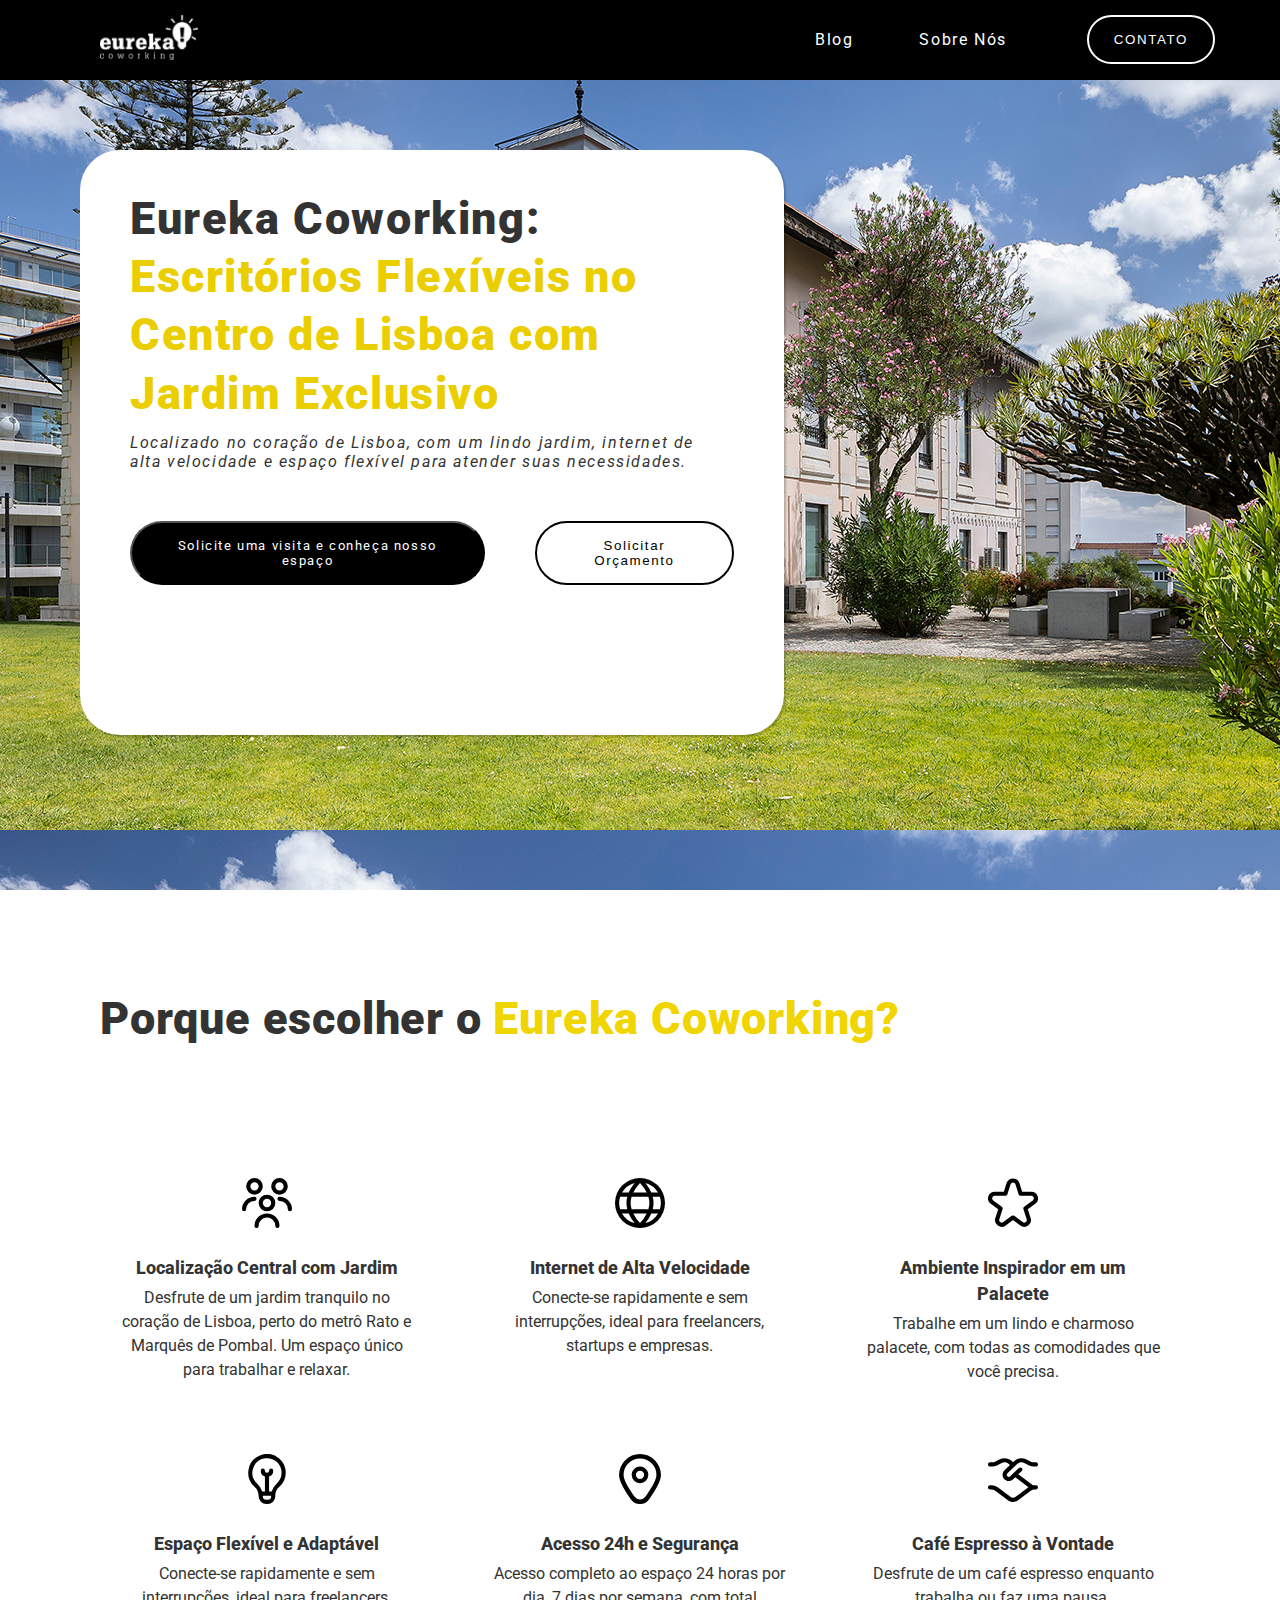
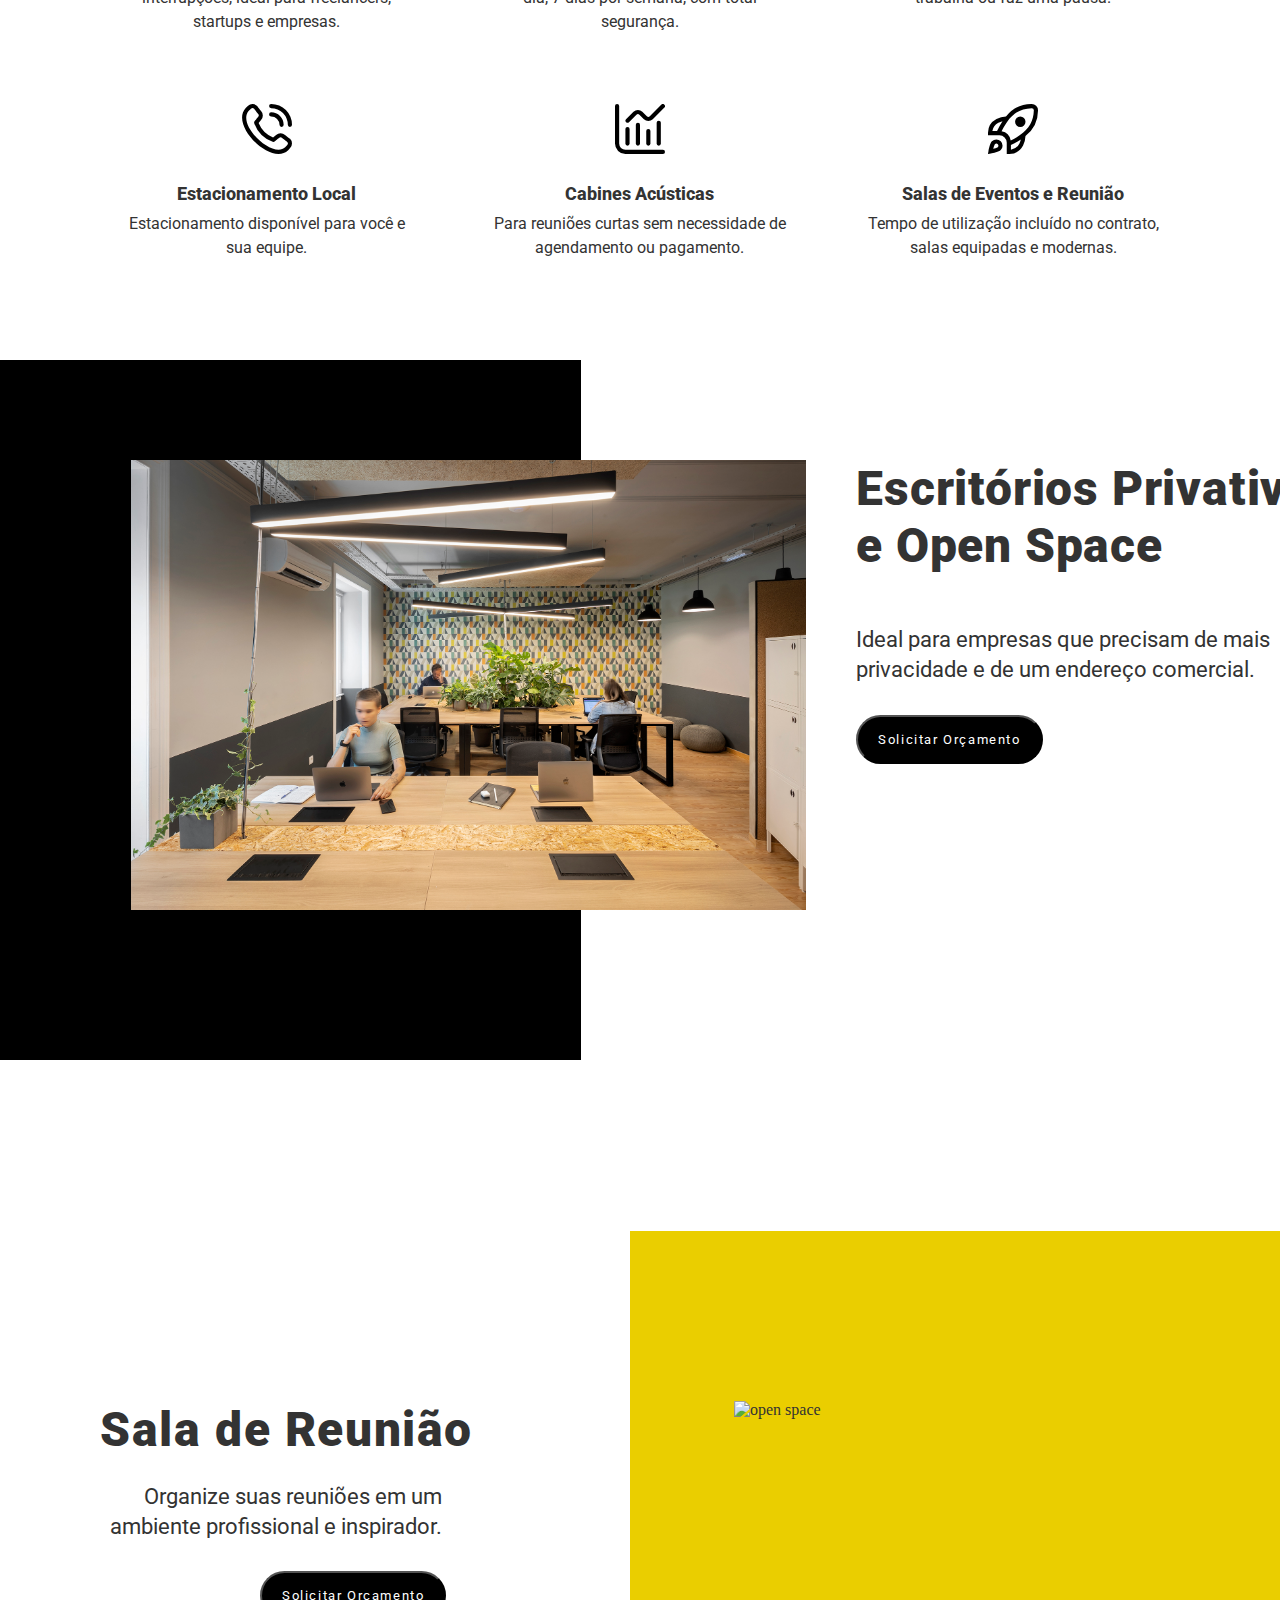
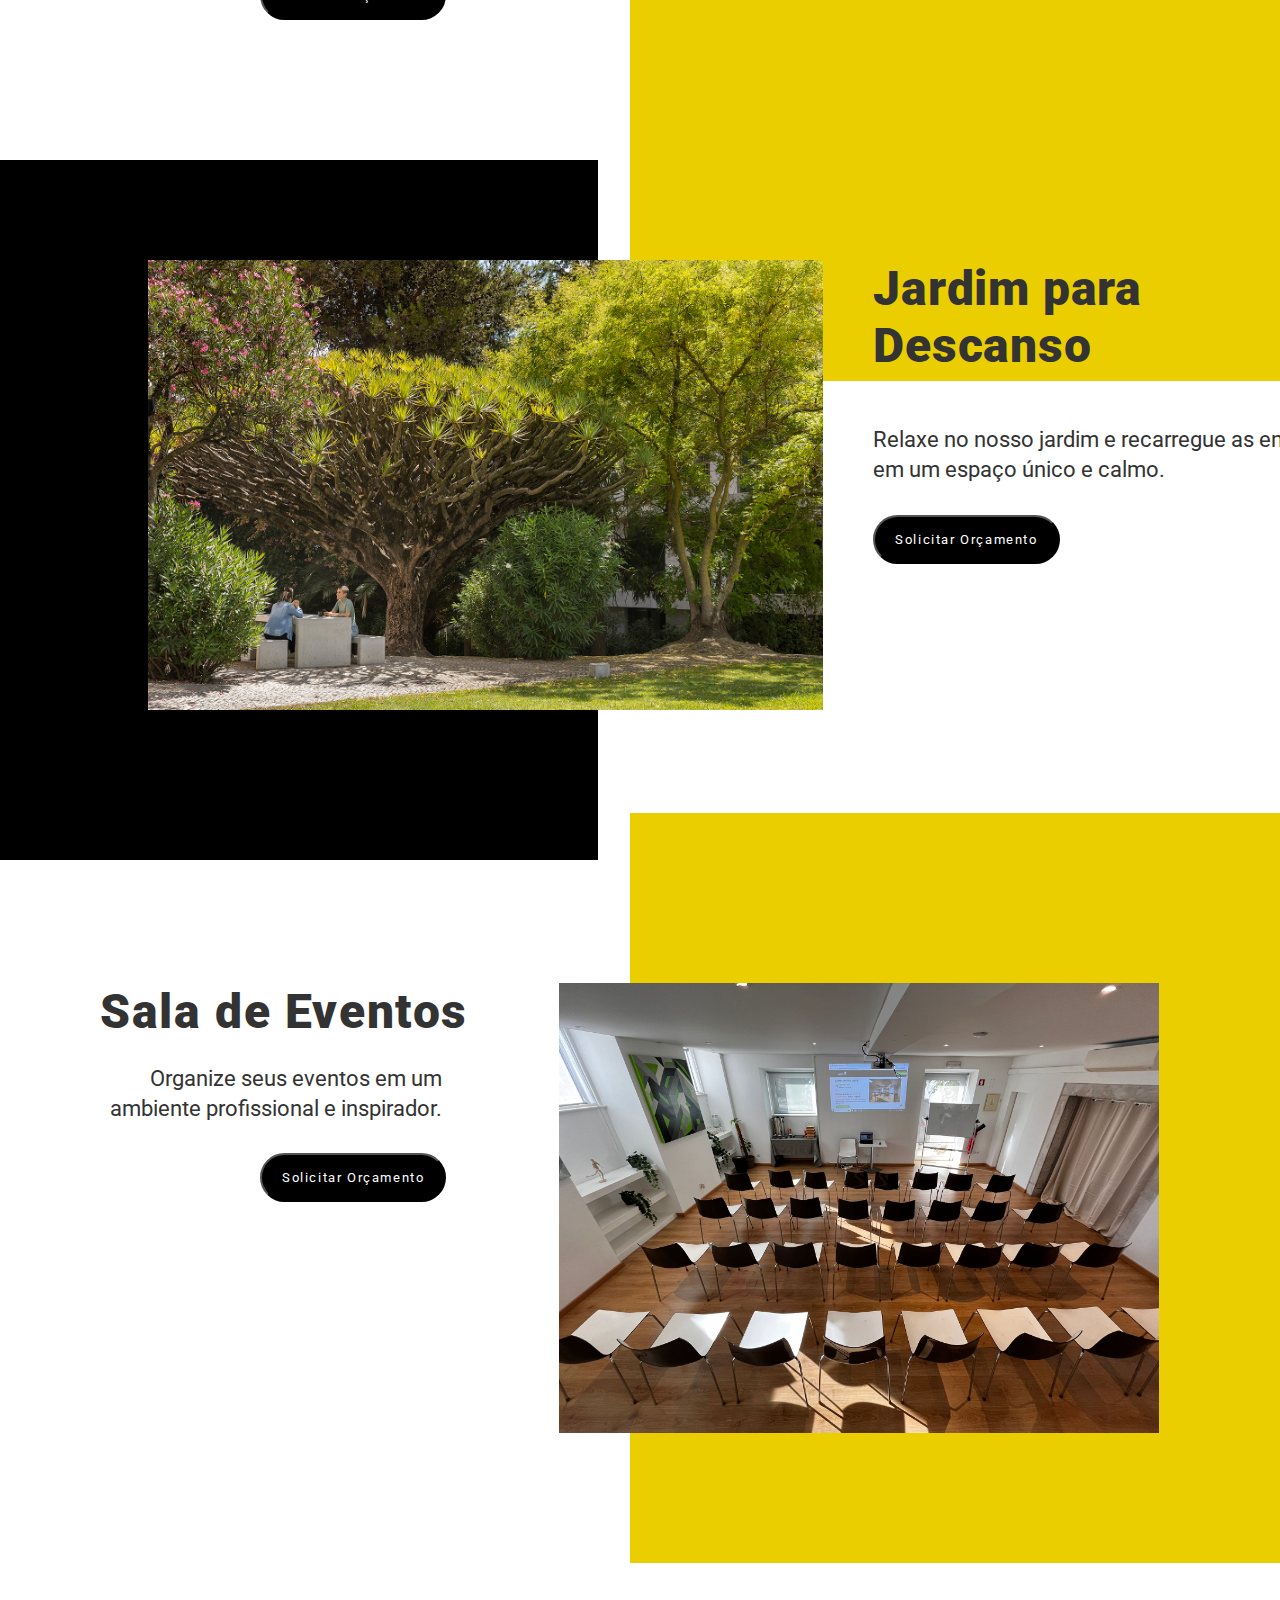
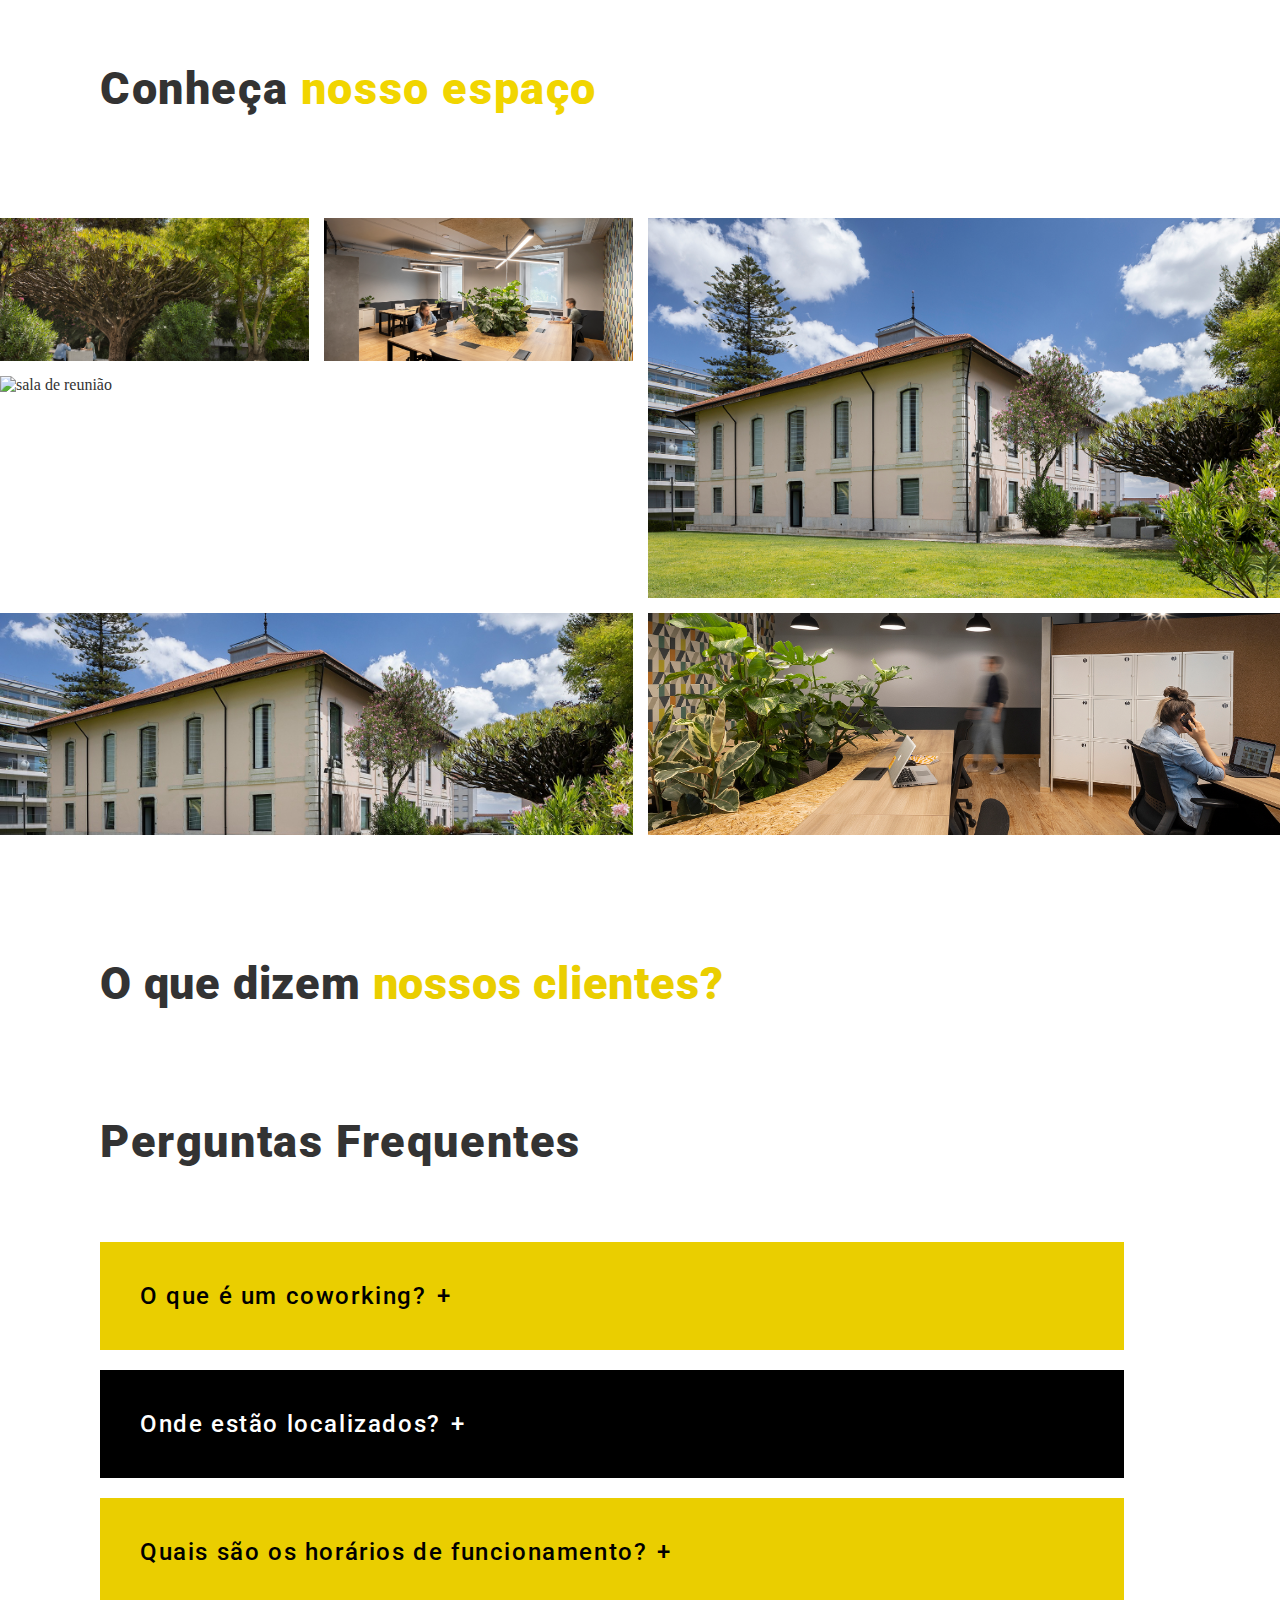
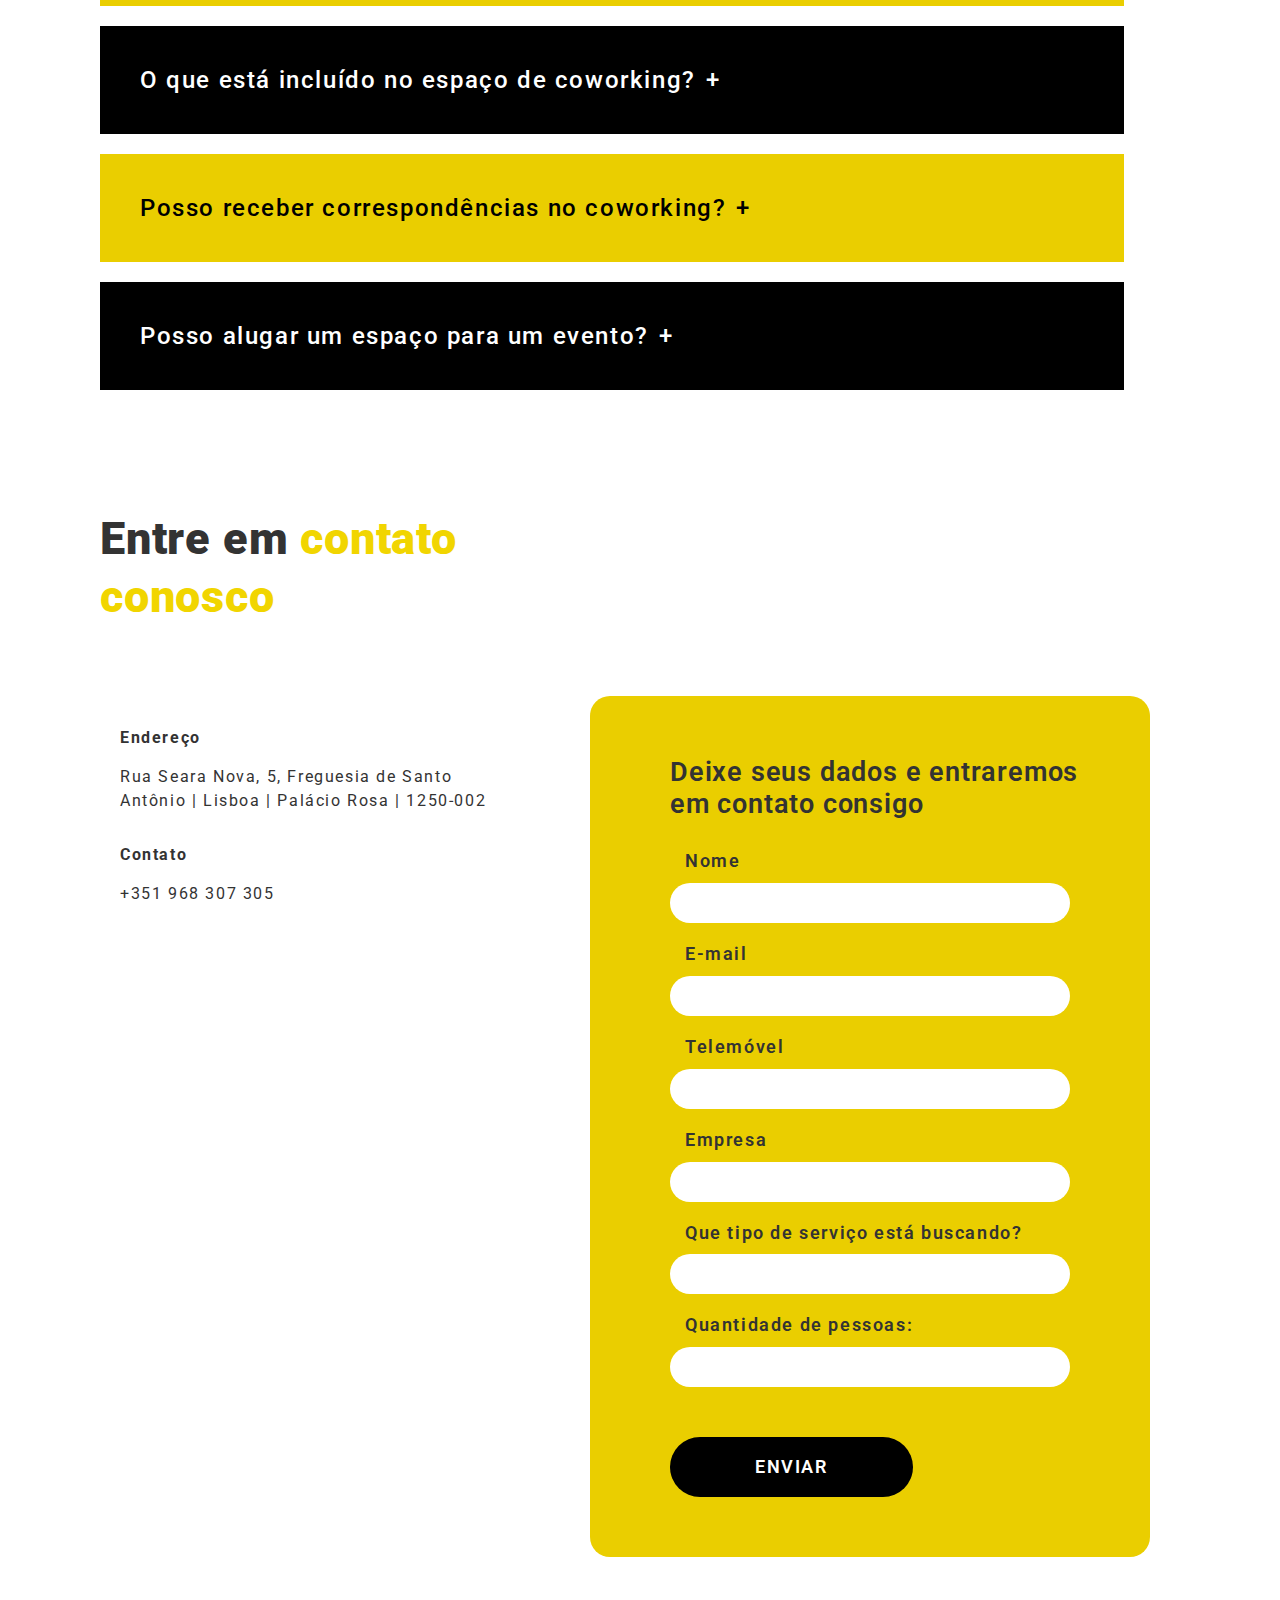
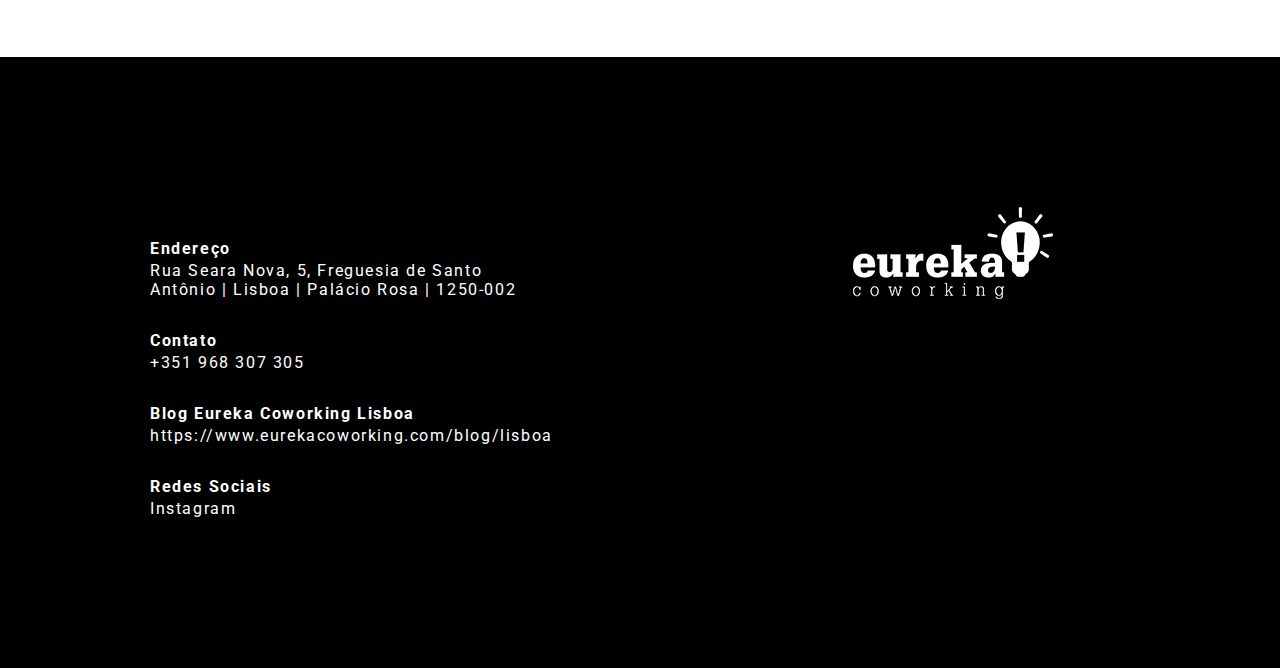
==== index.html @ fbda1f5c "firt commit" ====
<!DOCTYPE html>
<html lang="pt-BR">

<head>
  <meta charset="UTF-8">
  <meta name="viewport" content="width=device-width, initial-scale=1.0">
  <link rel="preconnect" href="https://fonts.googleapis.com">
  <link rel="preconnect" href="https://fonts.gstatic.com" crossorigin>
  <link href="https://fonts.googleapis.com/css2?family=Italiana&family=Poiret+One&family=Poppins:ital,wght@0,100;0,200;0,300;0,400;0,500;0,600;0,700;0,800;0,900;1,100;1,200;1,300;1,400;1,500;1,600;1,700;1,800;1,900&family=Roboto:ital,wght@0,100..900;1,100..900&display=swap" rel="stylesheet">
  <meta name="description" content="Escritórios com jardim incrível bem no centro de Lisboa. Temos salas privadas, compartilhadas, salas de reunião, escritórios virtuais e espaço para eventos.">
  <meta name="keywords" content="coworking lisboa, coworking centro lisboa, eureka coworking, coworking, escritorios lisboa, escritorios marques de pombal">
  <meta rel="icon" href="favicon.ico">
  <link rel="stylesheet" href="./CSS/style.css">

  <meta property="og:title" content="Eureka Coworking">
  <meta property="og:description" content="O melhor custo-benefício em coworking em Lisboa">
  <meta name="mobile-web-app-capable" content="yes">
  <link rel="stylesheet" href="./CSS/style.css">
  <title>Eureka Coworking</title>
</head>

<body>
  <header class="header">
    <div class="logo">
      <img src="./FOTOS/logo_eureka_white_200px.png" alt="logo eureka">
    </div>

    <div class="container">
      <div class="btn" id="btn">
        <button data-menu="button" class="btn-mobile" type="button"><a href="">Menu</a></button>
      </div>
    </div>

    <div class="container-menu-hamburguer">
      <ul class="menu-hamburguer">
        <li class="item-hamburguer">Blog Lisboa</li>
        <li class="item-hamburguer">Eureka Brasil</li>
        <li><a href="#orcamento"><button type="button" class="btn1-hamburguer">ORÇAMENTO</button></a></li>
      </ul>
    </div>


    <script src="https://ajax.googleapis.com/ajax/libs/jquery/3.3.1/jquery.min.js"></script>

    <div class="container-menu">
      <ul class="menu">
        <li class="item">Blog</li>
        <li class="item">Sobre Nós</li>
        <li><a href="#orcamento"><button type="button" class="btn1">CONTATO</button></a></li>
      </ul>
    </div>
  </header>

  <body>
    <section class="intro">
      <div class="text-intro">
        <h1>Eureka Coworking: <span>Escritórios Flexíveis no Centro de Lisboa com Jardim Exclusivo</span></h1>
        <h2>Localizado no coração de Lisboa, com um lindo jardim, internet de alta velocidade e espaço flexível para atender suas necessidades.</h2>
        <div class="btn-intro">
          <button class="btn2" type="button"><a href="#"></a>Solicite uma visita e conheça nosso espaço</button>
          <button class="btn1" type="button"><a href="#"></a>Solicitar Orçamento</button>
        </div>
      </div>

    </section>
    <section class="beneficios">
      <h1 id="h1">Porque escolher o <span>Eureka Coworking?</span></h1>
      <ol class="list">
        <li><img src="./FOTOS/usuarios-alt.svg" alt="open space"><span class="title"><br> Localização Central com Jardim</span>Desfrute de um jardim tranquilo no coração de Lisboa, perto do metrô Rato e Marquês de Pombal. Um espaço único para trabalhar e relaxar.</li>
        <li><img src="./FOTOS/globo.svg" alt="open space"><span class="title"><br>Internet de Alta Velocidade</span>Conecte-se rapidamente e sem interrupções, ideal para freelancers, startups e empresas.</li>
        <li><img src="./FOTOS/estrela.svg" alt="open space"><span class="title"><br>Ambiente Inspirador em um Palacete</span>Trabalhe em um lindo e charmoso palacete, com todas as comodidades que você precisa.</li>
        <li><img src="./FOTOS/lampada.svg" alt="open space"><span class="title"><br>Espaço Flexível e Adaptável</span>Conecte-se rapidamente e sem interrupções, ideal para freelancers, startups e empresas.</li>
        <li><img src="./FOTOS/marcador.svg" alt="open space"><span class="title"><br>Acesso 24h e Segurança</span>Acesso completo ao espaço 24 horas por dia, 7 dias por semana, com total segurança.</li>
        <li><img src="./FOTOS/aperto-de-mao.svg" alt="open space"><span class="title"><br>Café Espresso à Vontade</span>Desfrute de um café espresso enquanto trabalha ou faz uma pausa.</li>
        <li><img src="./FOTOS/chamada-telefonica.svg" alt="open space"><span class="title"><br>Estacionamento Local</span>Estacionamento disponível para você e sua equipe.</li>
        <li><img src="./FOTOS/grafico-histograma.svg" alt="open space"><span class="title"><br>Cabines Acústicas</span>Para reuniões curtas sem necessidade de agendamento ou pagamento.</li>
        <li><img src="./FOTOS/almoco-foguete.svg" alt="open space"><span class="title"><br>Salas de Eventos e Reunião</span>Tempo de utilização incluído no contrato, salas equipadas e modernas.</li>
      </ol>
    </section>
    <section class="detalhe">
      <!-- Primeira linha -->
      <div class="left">
        <div class="detalheLeft-bg"></div>
        <div class="detalheLeft-img">
          <img src="./FOTOS/Open space01.jpg" alt="open space">
        </div>
        <div class="detalheLeft-info">
          <h3>Escritórios Privativos e Open Space</h3>
          <p>Ideal para empresas que precisam de mais privacidade e de um endereço comercial.</p>
          <button class="detalheLeft-btn" type="button">Solicitar Orçamento</button>
        </div>
      </div>

      <!-- Segunda linha (intercalado) -->
      <div class="right">
        <div class="detalheRight-bg"></div>

        <div class="detalheRight-info">
          <h3>Sala de Reunião</h3>
          <p>Organize suas reuniões em um <br> ambiente profissional e inspirador.</p>
          <button class="detalheRight-btn" type="button">Solicitar Orçamento</button>
          <div class="detalheRight-img">
            <img src="./FOTOS/Sala de reunião01.jpg" alt="open space">
          </div>

        </div>
      </div>

      <!-- Terceira linha (de volta para a esquerda) -->
      <div class="left2">
        <div class="detalheLeft-bg"></div>
        <div class="detalheLeft-img">
          <img src="./FOTOS/Jardim01.jpg" alt="open space">
        </div>
        <div class="detalheLeft-info">
          <h3>Jardim para Descanso</h3>
          <p>Relaxe no nosso jardim e recarregue as energias em um espaço único e calmo.</p>
          <button class="detalheLeft-btn" type="button">Solicitar Orçamento</button>
        </div>
      </div>
      <!-- Quarta linha (de volta para a direita) -->
      <div class="right" id="right">
        <div class="detalheRight-img" id="detalheRight-img">
          <img src="./FOTOS/5.jpeg" alt="reunião">
        </div>
        <div class="detalheRight-info" id="detalheRight-info">
          <h3>Sala de Eventos</h3>
          <p>Organize seus eventos em um <br> ambiente profissional e inspirador.</p>
          <button class="detalheRight-btn" id="detalehRight-btn" type="button">Solicitar Orçamento</button>
          <div class="detalheRight-bg" id="detalheRight-bg"></div>
        </div>
      </div>

    </section>
    <section id="galeria">
      <h1>Conheça <span>nosso espaço</span></h1>
      <div class="gallery">
        <figure class="gallery__item gallery__item--1">
          <img src="./FOTOS/Jardim01.jpg" class="gallery__img" alt="Image 1">
        </figure>
        <figure class="gallery__item gallery__item--2">
          <img src="./FOTOS/Open space02.jpg" class="gallery__img" alt="Image 2">
        </figure>
        <figure class="gallery__item gallery__item--3">
          <img src="./FOTOS/Jardim02.jpg" class="gallery__img" alt="Image 3">
        </figure>
        <figure class="gallery__item gallery__item--4">
          <img src="./FOTOS/Sala de reunião01.jpg" class="gallery__img" alt="sala de reunião">
        </figure>
        <figure class="gallery__item gallery__item--5">
          <img src="./FOTOS/palacete.jpeg" class="gallery__img" alt="palacete">
        </figure>
        <figure class="gallery__item gallery__item--6">
          <img src="./FOTOS/Open space03.jpg" class="gallery__img" alt="Image 6">
        </figure>
      </div>
    </section>
    <section id="depoimentos">
      <h1>O que dizem <span>nossos clientes?</span></h1>
      <!-- Elfsight Google Reviews | Untitled Google Reviews -->
      <script src="https://static.elfsight.com/platform/platform.js" async></script>
      <div class="elfsight-app-a182036e-2542-48be-ad30-3f4287c80f22" data-elfsight-app-lazy></div>
    </section>
    <section class="faq">

      <h1>Perguntas Frequentes</h1>
      <div class="faq-bg">
        <details>
          <summary>O que é um coworking?</summary>
          <p>Um coworking é um espaço de trabalho compartilhado onde profissionais de diversas áreas podem alugar estações de trabalho, salas de reunião e escritórios privativos. Oferecemos um ambiente produtivo, colaborativo e flexível para freelancers, startups e empresas.</p>
        </details>
        <details>
          <summary>Onde estão localizados?</summary>
          <p>Nosso espaço de coworking está localizado em Rua da Seara Nova 5, no coração das Amoreiras, 600m de distância do metro do Rato e Marquês de Pombal além de diversas comodidades.</p>
        </details>
        <details>
          <summary>Quais são os horários de funcionamento?</summary>
          <p>Funcionamos de segunda a sexta, das 9h às 18h. Para membros com fixed desk ou salas privativas, o acesso 24/7 está disponível.</p>
        </details>
        <details>
          <summary>O que está incluído no espaço de coworking?</summary>
          <p>Todos os planos incluem:
          <ul>
            <li>Wi-Fi de alta velocidade</li>
            <li>Café, chá e água</li>
            <li>Impressão e scanner</li>
            <li>Salas de reunião (mediante reserva)</li>
            <li>Espaços de convivência e networking</li>
          </ul>
          </p>
        </details>
        <details>
          <summary>Posso receber correspondências no coworking?</summary>
          <p>Sim! Com nosso serviço de endereço comercial, você pode receber cartas e encomendas em nosso espaço.</p>
        </details>
        <details>
          <summary>Posso alugar um espaço para um evento?</summary>
          <p>Sim! Oferecemos a opção de aluguel de salas ou do espaço inteiro para eventos corporativos, workshops e palestras.</p>
        </details>
      </div>
    </section>
    <section class="form">
      <h1 id="h1">Entre em <span>contato conosco</span></h1>


      <form id="form" action="submit">
        <legend>Deixe seus dados e entraremos <br>em contato consigo</legend>
        <label for="nome">Nome</label>
        <input type="text" name="nome" id="nome">
        <label for="email">E-mail</label>
        <input type="text" name="email" id="email">
        <label for="telemovel">Telemóvel</label>
        <input type="text" name="telemovel" id="telemovel">
        <label for="empresa">Empresa</label>
        <input type="text" name="empresa" id="empresa">
        <label for="servico">Que tipo de serviço está buscando?</label>
        <input type="text" name="servico" id="servico">
        <label for="quantidade">Quantidade de pessoas:</label>
        <input type="text" name="quantidade" id="quantidade">
        <button type="button">Enviar</button>
      </form>
      <div class="form-infos">
        <h2>Endereço</h2>
        <p>Rua Seara Nova, 5, Freguesia de Santo Antônio | Lisboa | Palácio Rosa | 1250-002</p>
        <h2>Contato</h2>
        <p>+351 968 307 305</p>

        <iframe src="https://www.google.com/maps/embed?pb=!1m18!1m12!1m3!1d3112.742519195036!2d-9.157185000000002!3d38.72372010000001!2m3!1f0!2f0!3f0!3m2!1i1024!2i768!4f13.1!3m3!1m2!1s0xd19335ee0f97ec9%3A0x5611b698d67c5725!2sEureka%20Coworking%20-%20Lisboa!5e0!3m2!1spt-BR!2spt!4v1742298616403!5m2!1spt-BR!2spt" width="400" height="300" style="border:0;" allowfullscreen="" loading="lazy" referrerpolicy="no-referrer-when-downgrade"></iframe>
      </div>

    </section>

    <footer>

      <div class="footer">
        <h2>Endereço</h2>
        <p>Rua Seara Nova, 5, Freguesia de Santo Antônio | Lisboa | Palácio Rosa | 1250-002</p>
        <h2>Contato</h2>
        <p>+351 968 307 305</p>
        <h2>Blog Eureka Coworking Lisboa</h2>
        <p>https://www.eurekacoworking.com/blog/lisboa</p>
        <h2>Redes Sociais</h2>
        <p>Instagram</p>
      </div>
      <div class="logo-footer">
        <img src="./FOTOS/logo_eureka_white_200px.png" alt="logo eureka">
      </div>
    </footer>


    <script src="./script.js"></script>
  </body>

</html>
---- CSS/style.css ----
@import url("./menu.css");
@import url("./utilidades.css");
@import url("./menu-mobile.css");
@import url("./intro.css");
@import url("./beneficios.css");
@import url("./detalhe.css");
@import url("./faq.css");
@import url("./galeria.css");
@import url("./depoimentos.css");
@import url("./form.css");
@import url("./footer.css");
---- CSS/style.css ----
@import url("./menu.css");
@import url("./utilidades.css");
@import url("./menu-mobile.css");
@import url("./intro.css");
@import url("./beneficios.css");
@import url("./detalhe.css");
@import url("./faq.css");
@import url("./galeria.css");
@import url("./depoimentos.css");
@import url("./form.css");
@import url("./footer.css");
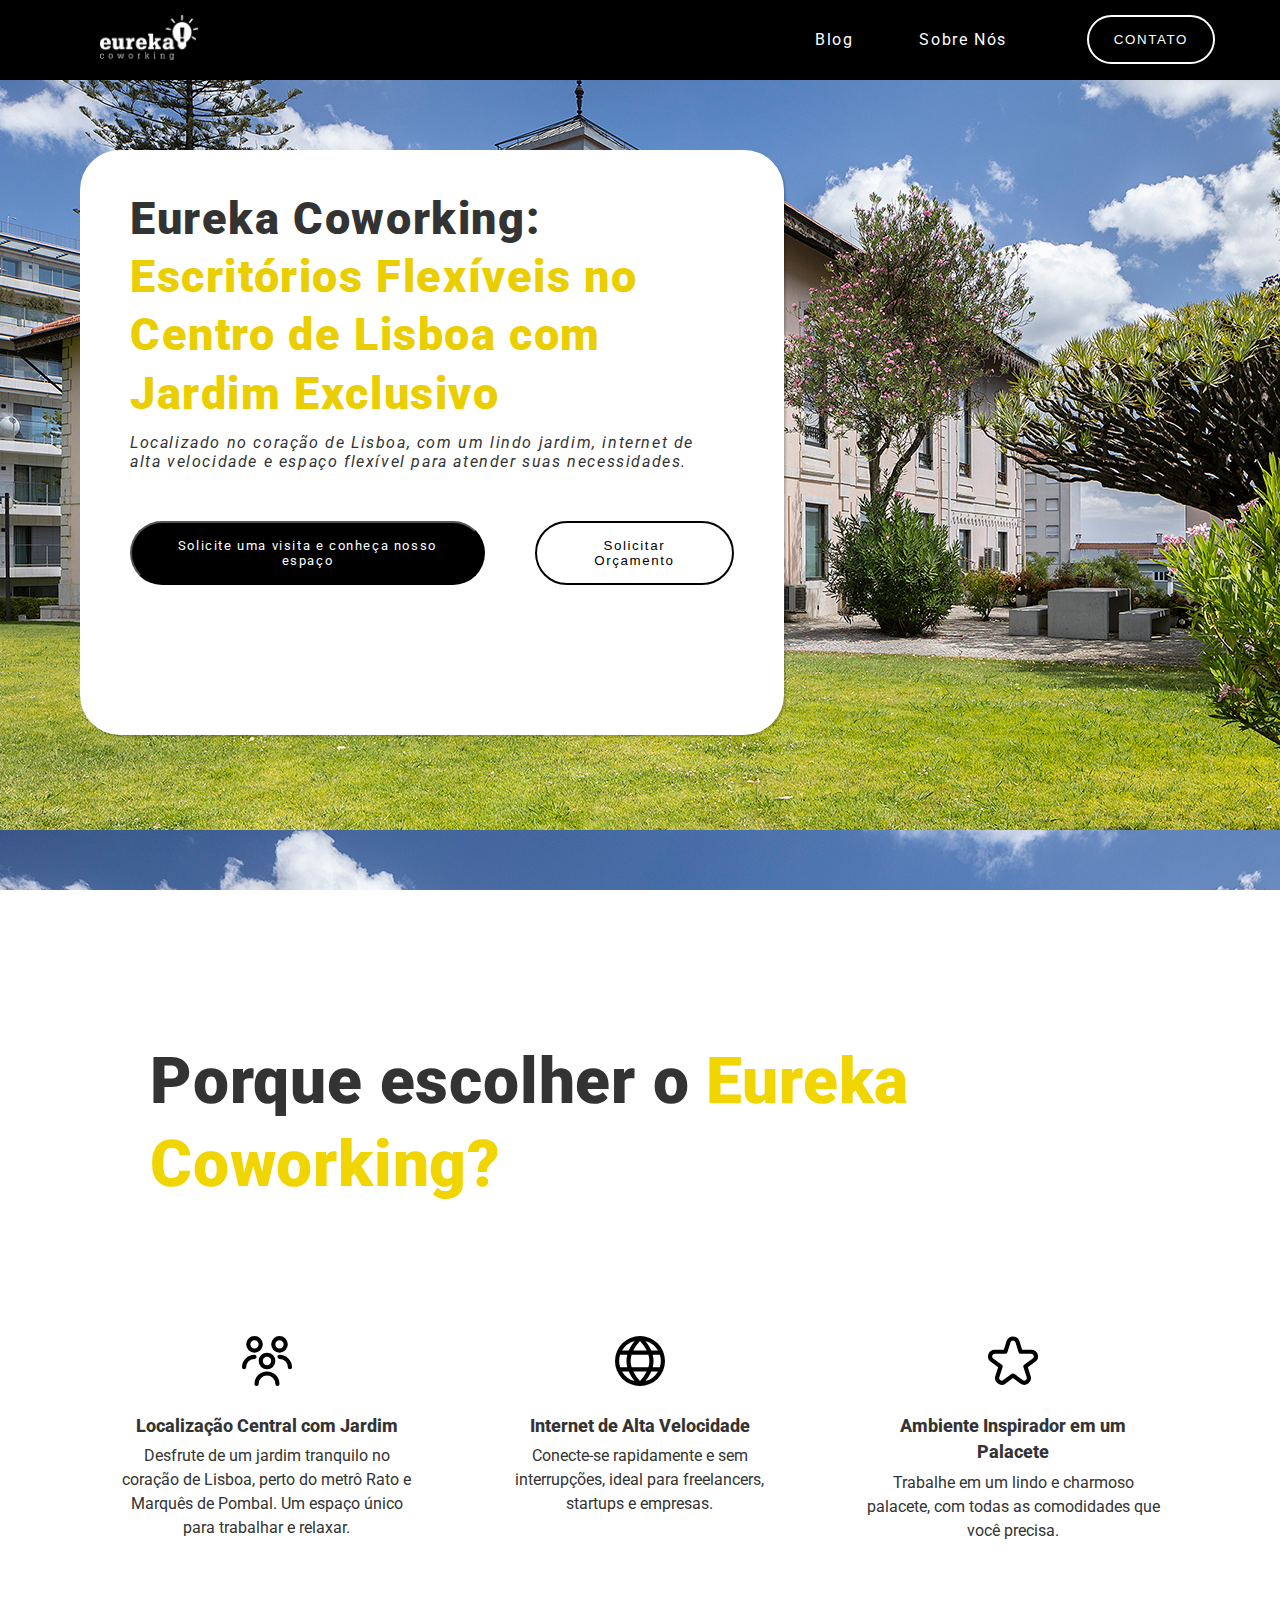
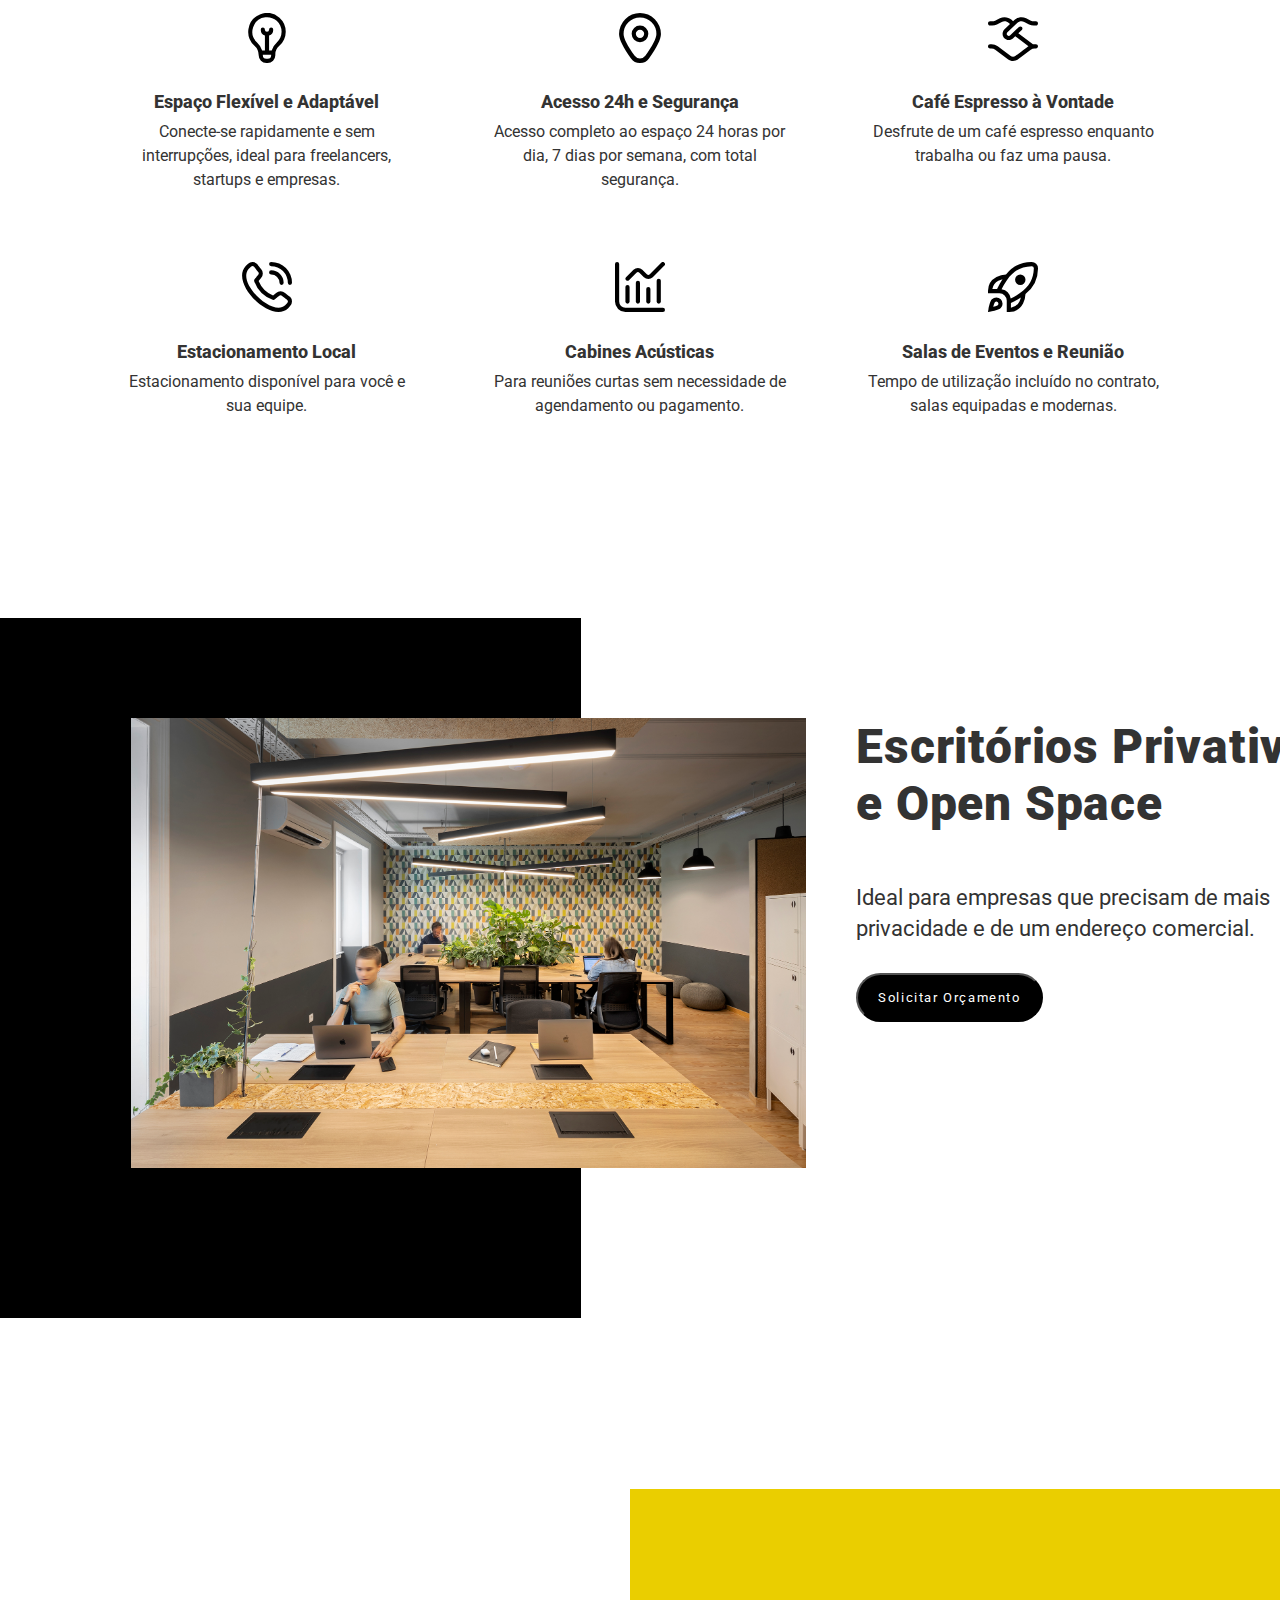
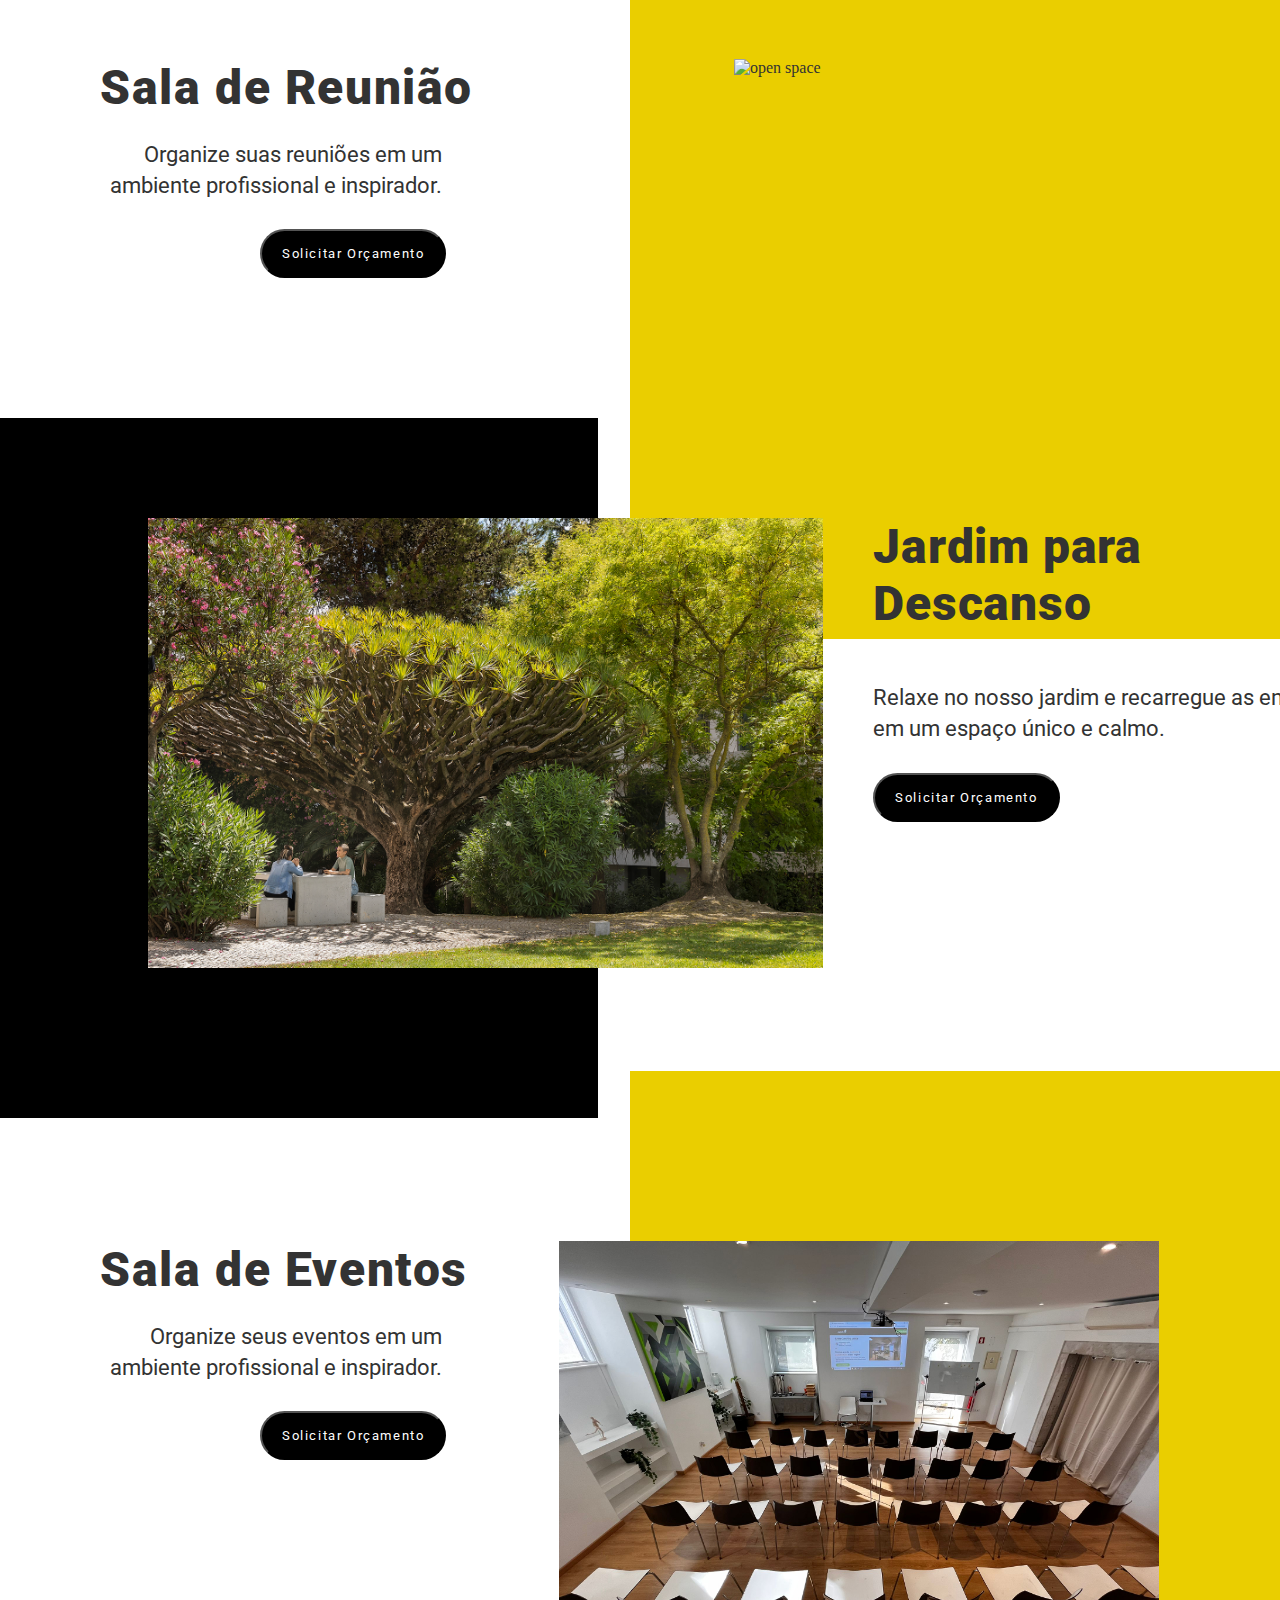
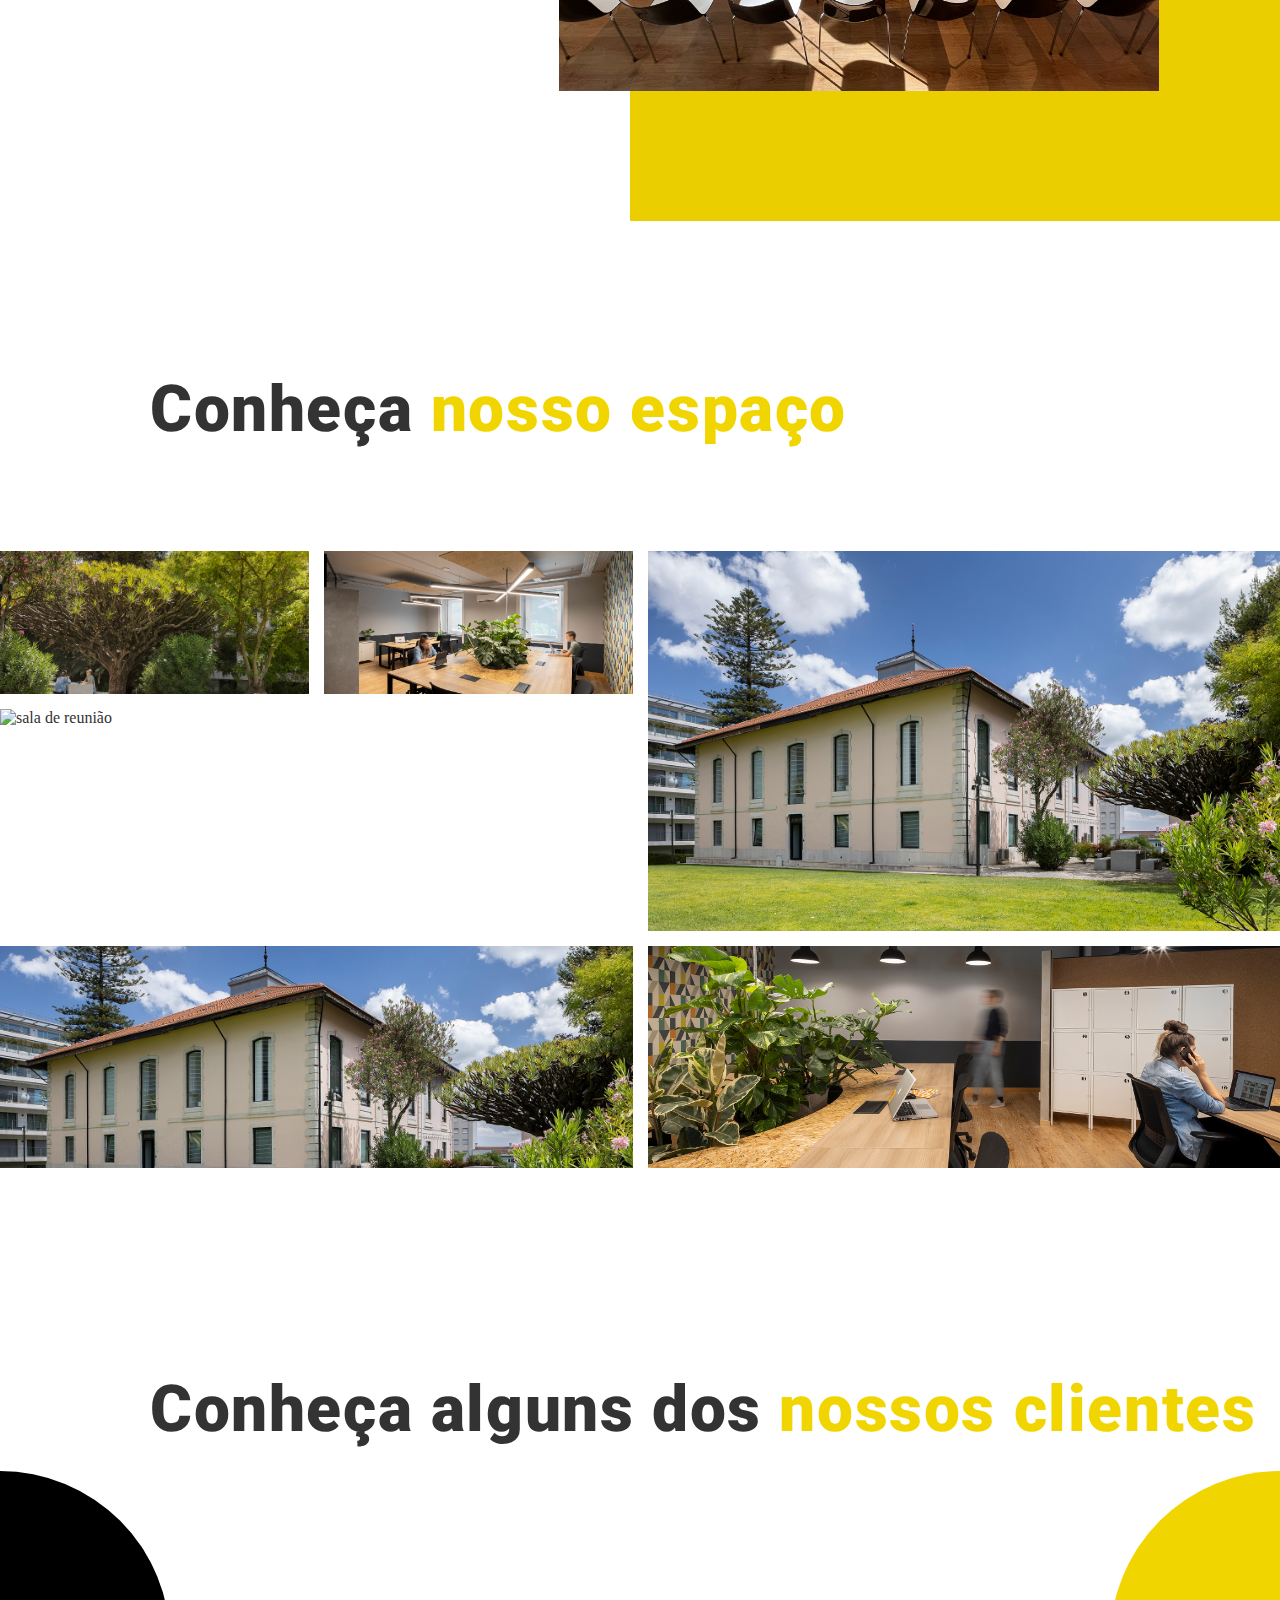
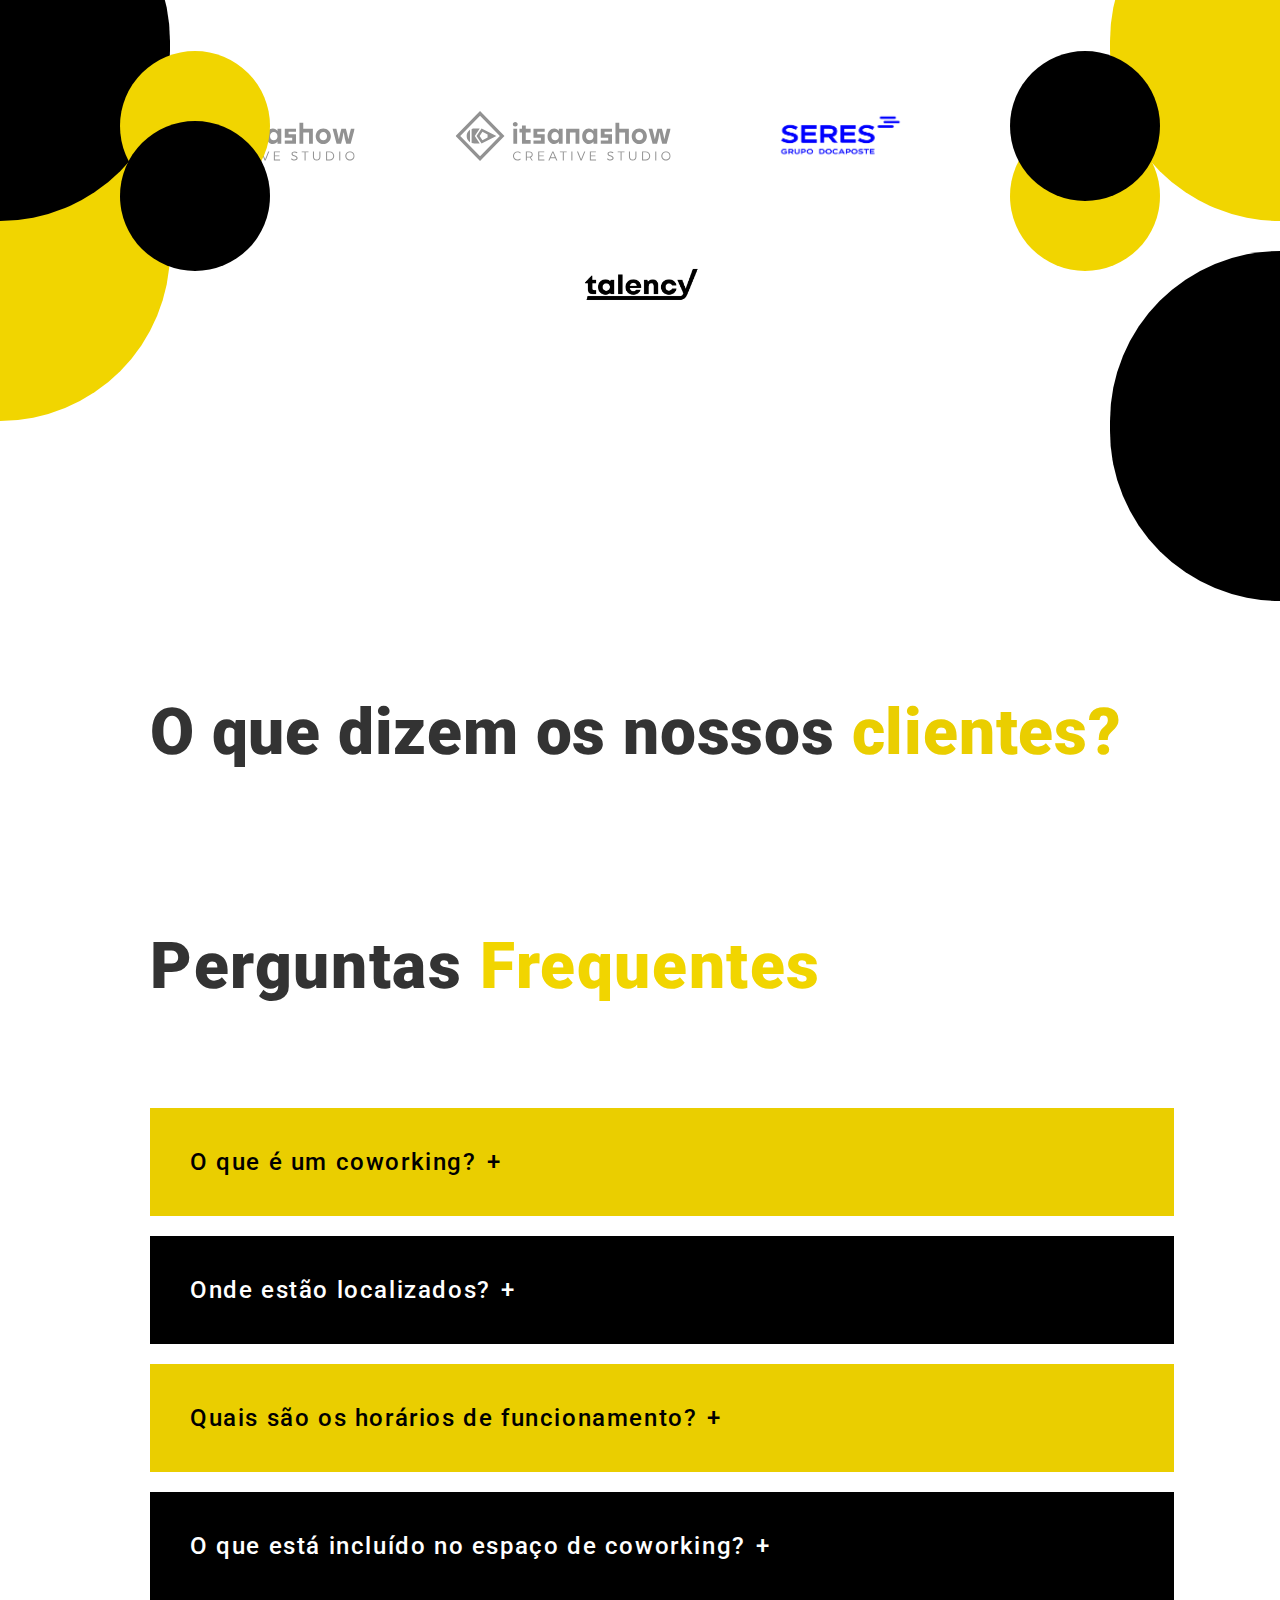
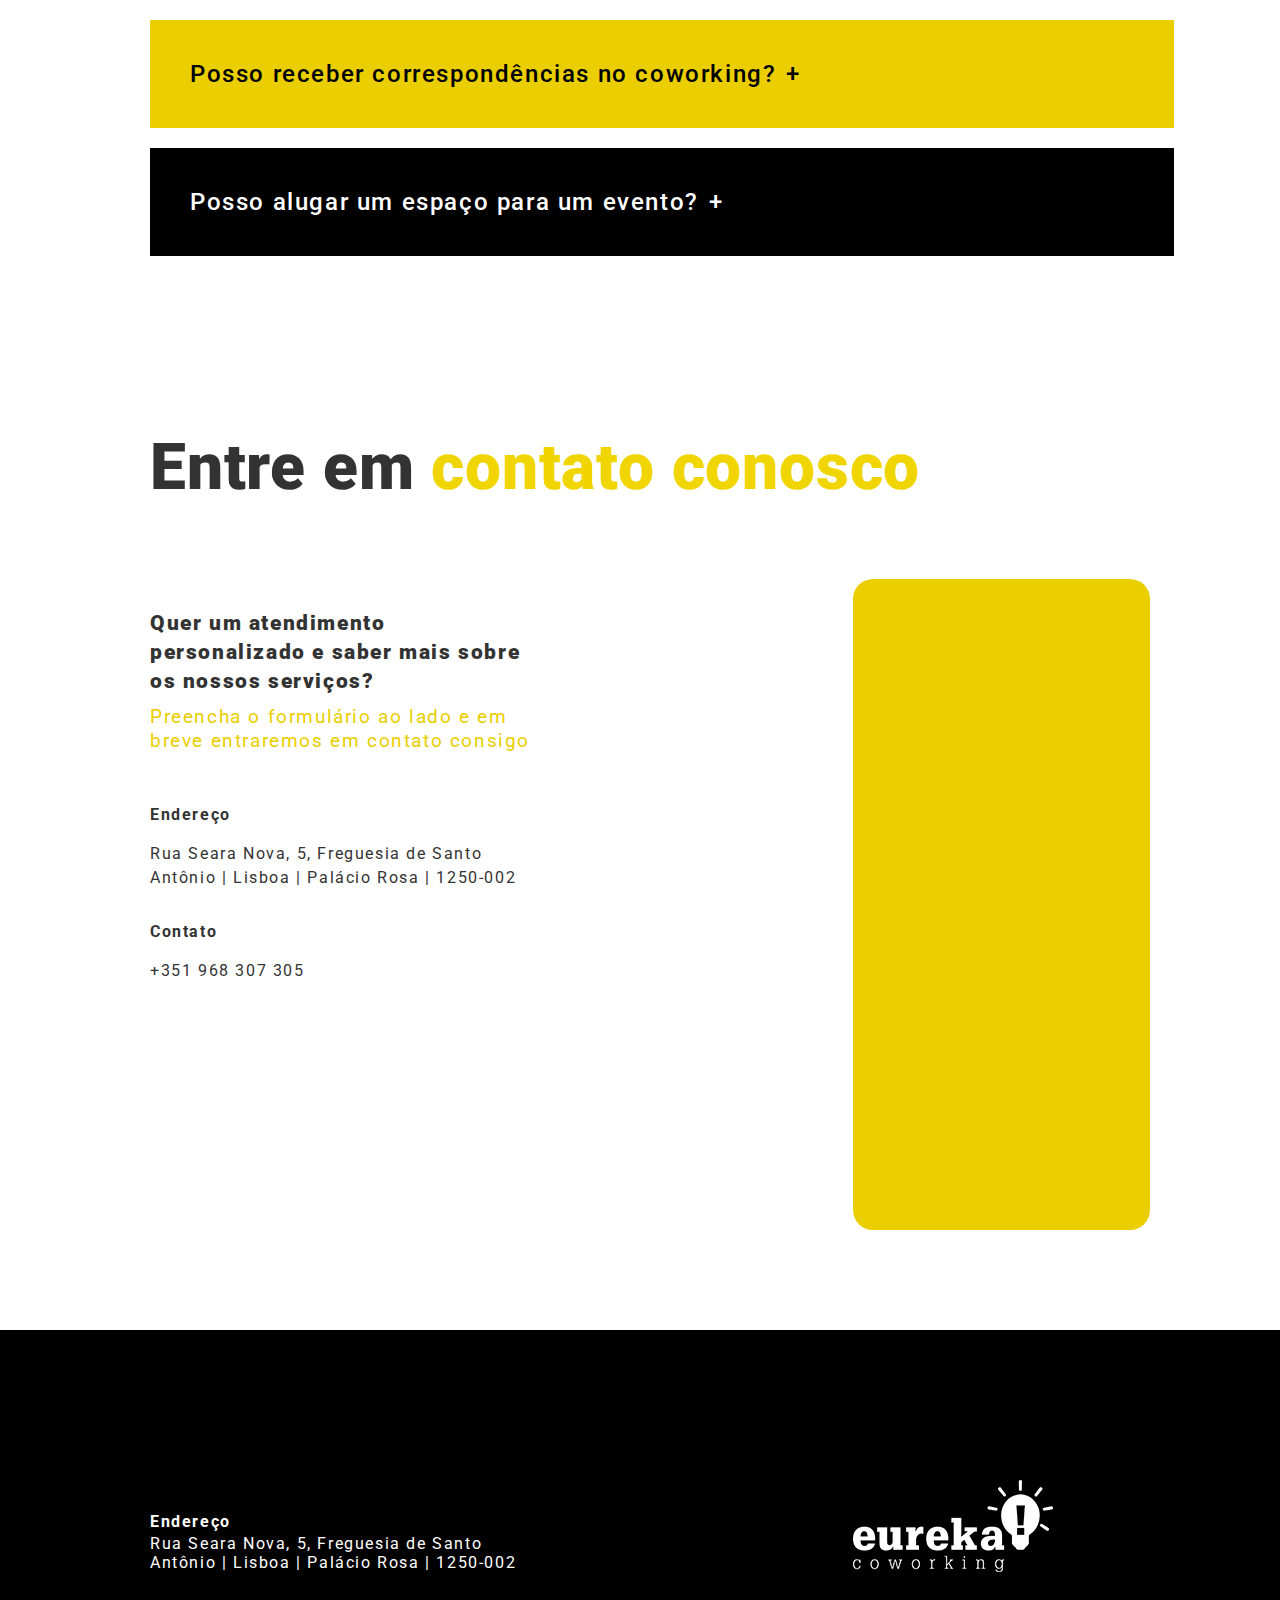
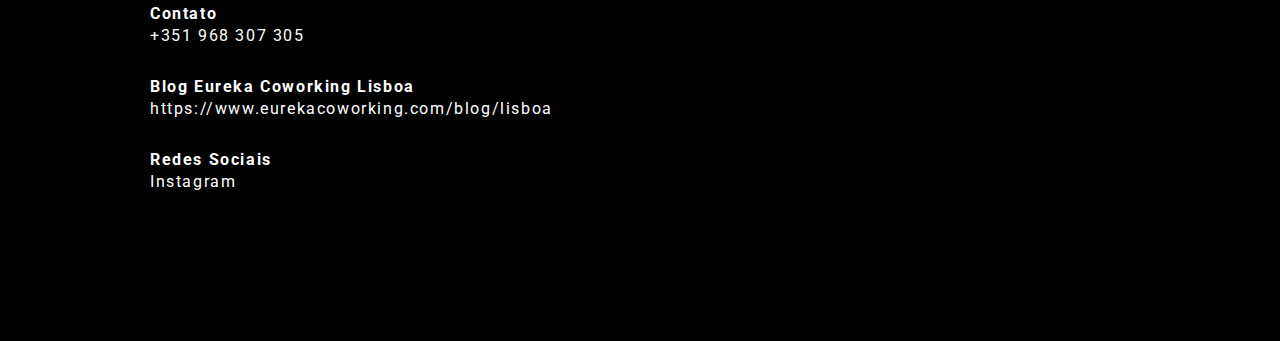
==== commit ebe762b7: "mudancas de layout" ====
--- a/index.html
+++ b/index.html
@@ -155,15 +155,36 @@
         </figure>
       </div>
     </section>
+    <section class="clientes">
+      <h1>Conheça alguns dos <span>nossos clientes</span></h1>
+
+      <div class="clientes-bg">
+        <div class="circulo1"></div>
+        <div class="circulo2"></div>
+        <div class="circulo3"></div>
+        <div class="circulo4"></div>
+        <div class="circulo5"></div>
+        <div class="circulo6"></div>
+        <div class="logo-clientes">
+          <a href=""><img src="./FOTOS/itsanashow.svg" alt="logo its ana show"></a>
+          <a href=""><img src="./FOTOS/itsanashow.svg" alt="logo its ana show"></a>
+          <a href=""><img src="./FOTOS/Logo_SERES_AZUL_SVG-svg 1.png" alt="logo seres"></a>
+          <a href=""><img src="./FOTOS/Logo_SERES_AZUL_SVG-svg 1.png" alt="logo seres"></a>
+          <a href=""><img src="./FOTOS/ps5Uzd2TzGzei9bVsxmtJOGrNw.avif" alt="logo talency"></a>
+        </div>
+      </div>
+    </section>
     <section id="depoimentos">
-      <h1>O que dizem <span>nossos clientes?</span></h1>
-      <!-- Elfsight Google Reviews | Untitled Google Reviews -->
-      <script src="https://static.elfsight.com/platform/platform.js" async></script>
-      <div class="elfsight-app-a182036e-2542-48be-ad30-3f4287c80f22" data-elfsight-app-lazy></div>
+      <h1>O que dizem os nossos<span> clientes?</span></h1>
+      <div class="google">
+        <!-- Elfsight Google Reviews | Untitled Google Reviews -->
+        <script src="https://static.elfsight.com/platform/platform.js" async></script>
+        <div class="elfsight-app-a182036e-2542-48be-ad30-3f4287c80f22" data-elfsight-app-lazy></div>
+      </div>
     </section>
     <section class="faq">
 
-      <h1>Perguntas Frequentes</h1>
+      <h1>Perguntas <span>Frequentes</span></h1>
       <div class="faq-bg">
         <details>
           <summary>O que é um coworking?</summary>
@@ -204,22 +225,14 @@
 
 
       <form id="form" action="submit">
-        <legend>Deixe seus dados e entraremos <br>em contato consigo</legend>
-        <label for="nome">Nome</label>
-        <input type="text" name="nome" id="nome">
-        <label for="email">E-mail</label>
-        <input type="text" name="email" id="email">
-        <label for="telemovel">Telemóvel</label>
-        <input type="text" name="telemovel" id="telemovel">
-        <label for="empresa">Empresa</label>
-        <input type="text" name="empresa" id="empresa">
-        <label for="servico">Que tipo de serviço está buscando?</label>
-        <input type="text" name="servico" id="servico">
-        <label for="quantidade">Quantidade de pessoas:</label>
-        <input type="text" name="quantidade" id="quantidade">
-        <button type="button">Enviar</button>
+        <div role="main" id="home-site-duplicado-rd-suporte-952cdb38afcba4b18124"></div>
+        <script type="text/javascript" src="https://d335luupugsy2.cloudfront.net/js/rdstation-forms/stable/rdstation-forms.min.js"></script>
+        <script type="text/javascript"> new RDStationForms('home-site-duplicado-rd-suporte-952cdb38afcba4b18124', 'UA-125256739-1').createForm();</script>
+
       </form>
       <div class="form-infos">
+        <h2>Quer um atendimento personalizado e saber mais sobre os nossos serviços?</h2>
+        <h3>Preencha o formulário ao lado e em breve entraremos em contato consigo</h3>
         <h2>Endereço</h2>
         <p>Rua Seara Nova, 5, Freguesia de Santo Antônio | Lisboa | Palácio Rosa | 1250-002</p>
         <h2>Contato</h2>
--- a/CSS/style.css
+++ b/CSS/style.css
@@ -9,3 +9,4 @@
 @import url("./depoimentos.css");
 @import url("./form.css");
 @import url("./footer.css");
+@import url("./clientes.css");
--- a/CSS/style.css
+++ b/CSS/style.css
@@ -9,3 +9,4 @@
 @import url("./depoimentos.css");
 @import url("./form.css");
 @import url("./footer.css");
+@import url("./clientes.css");
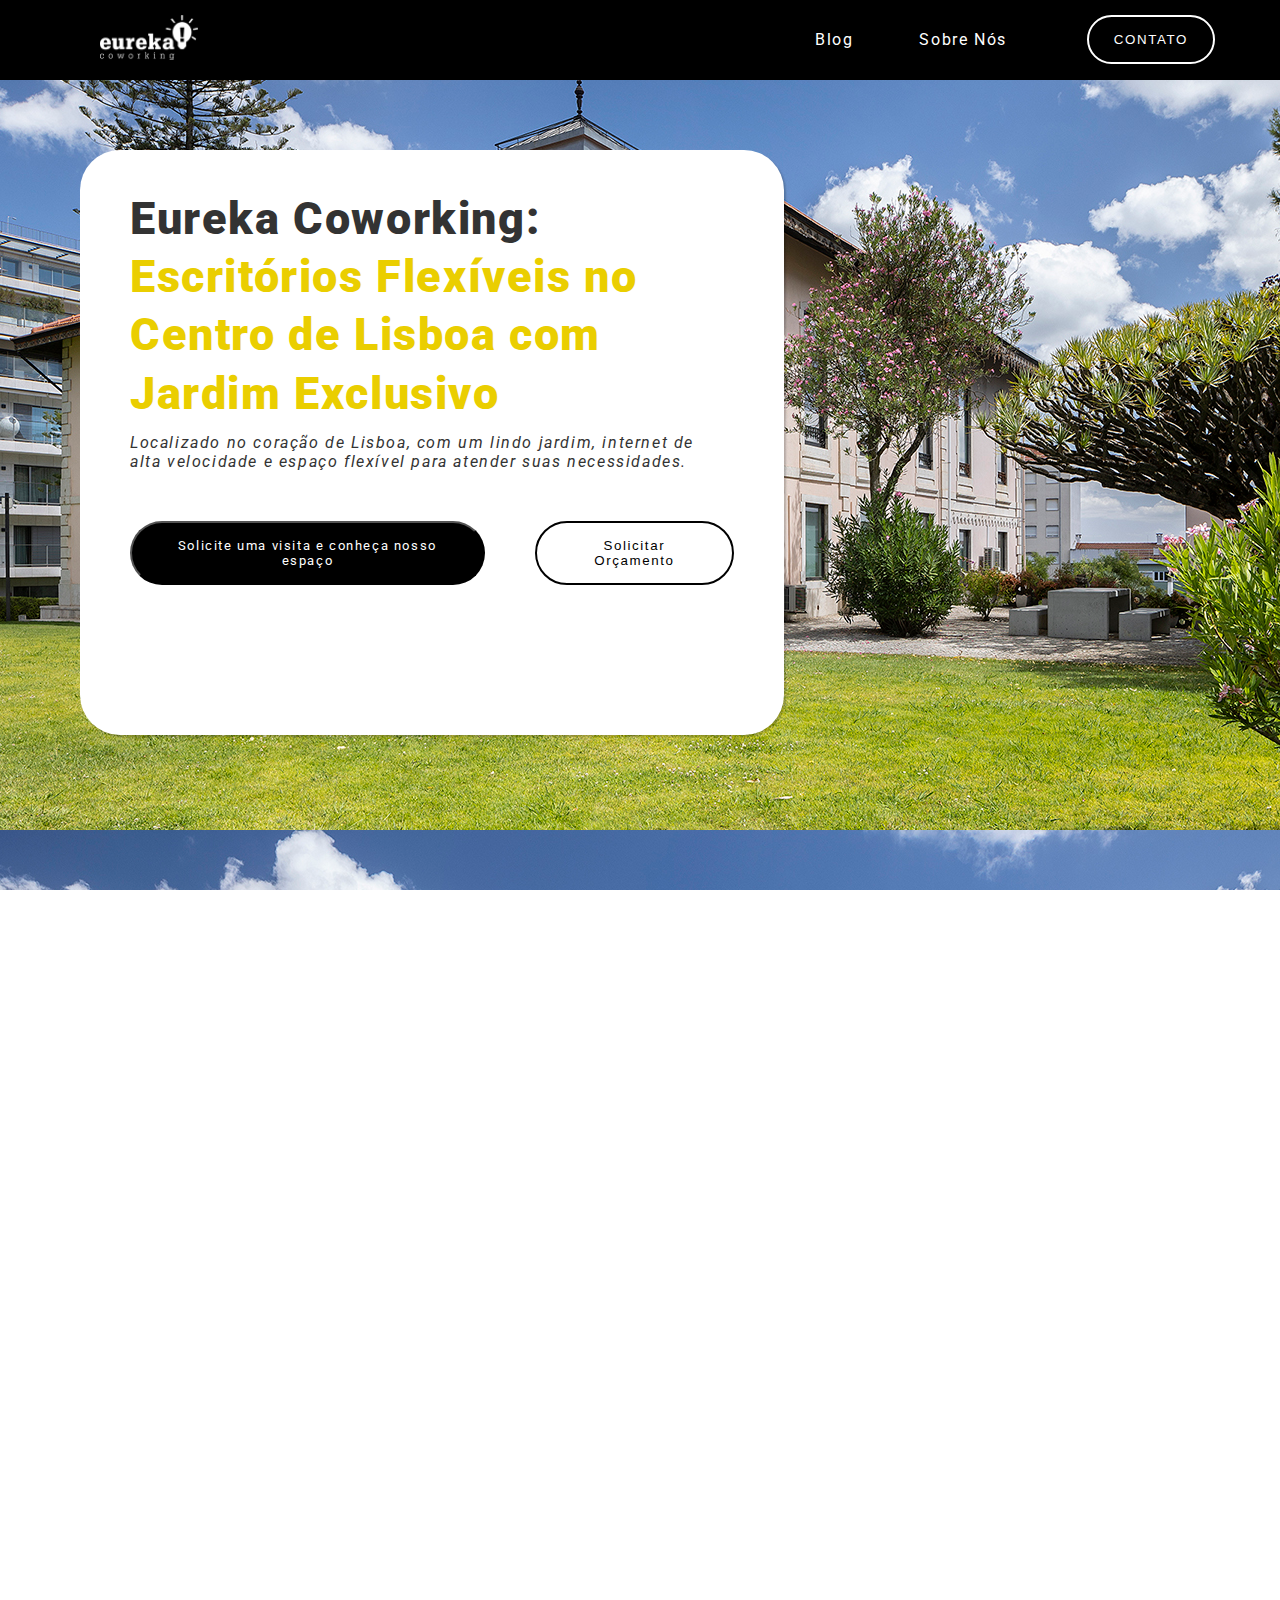
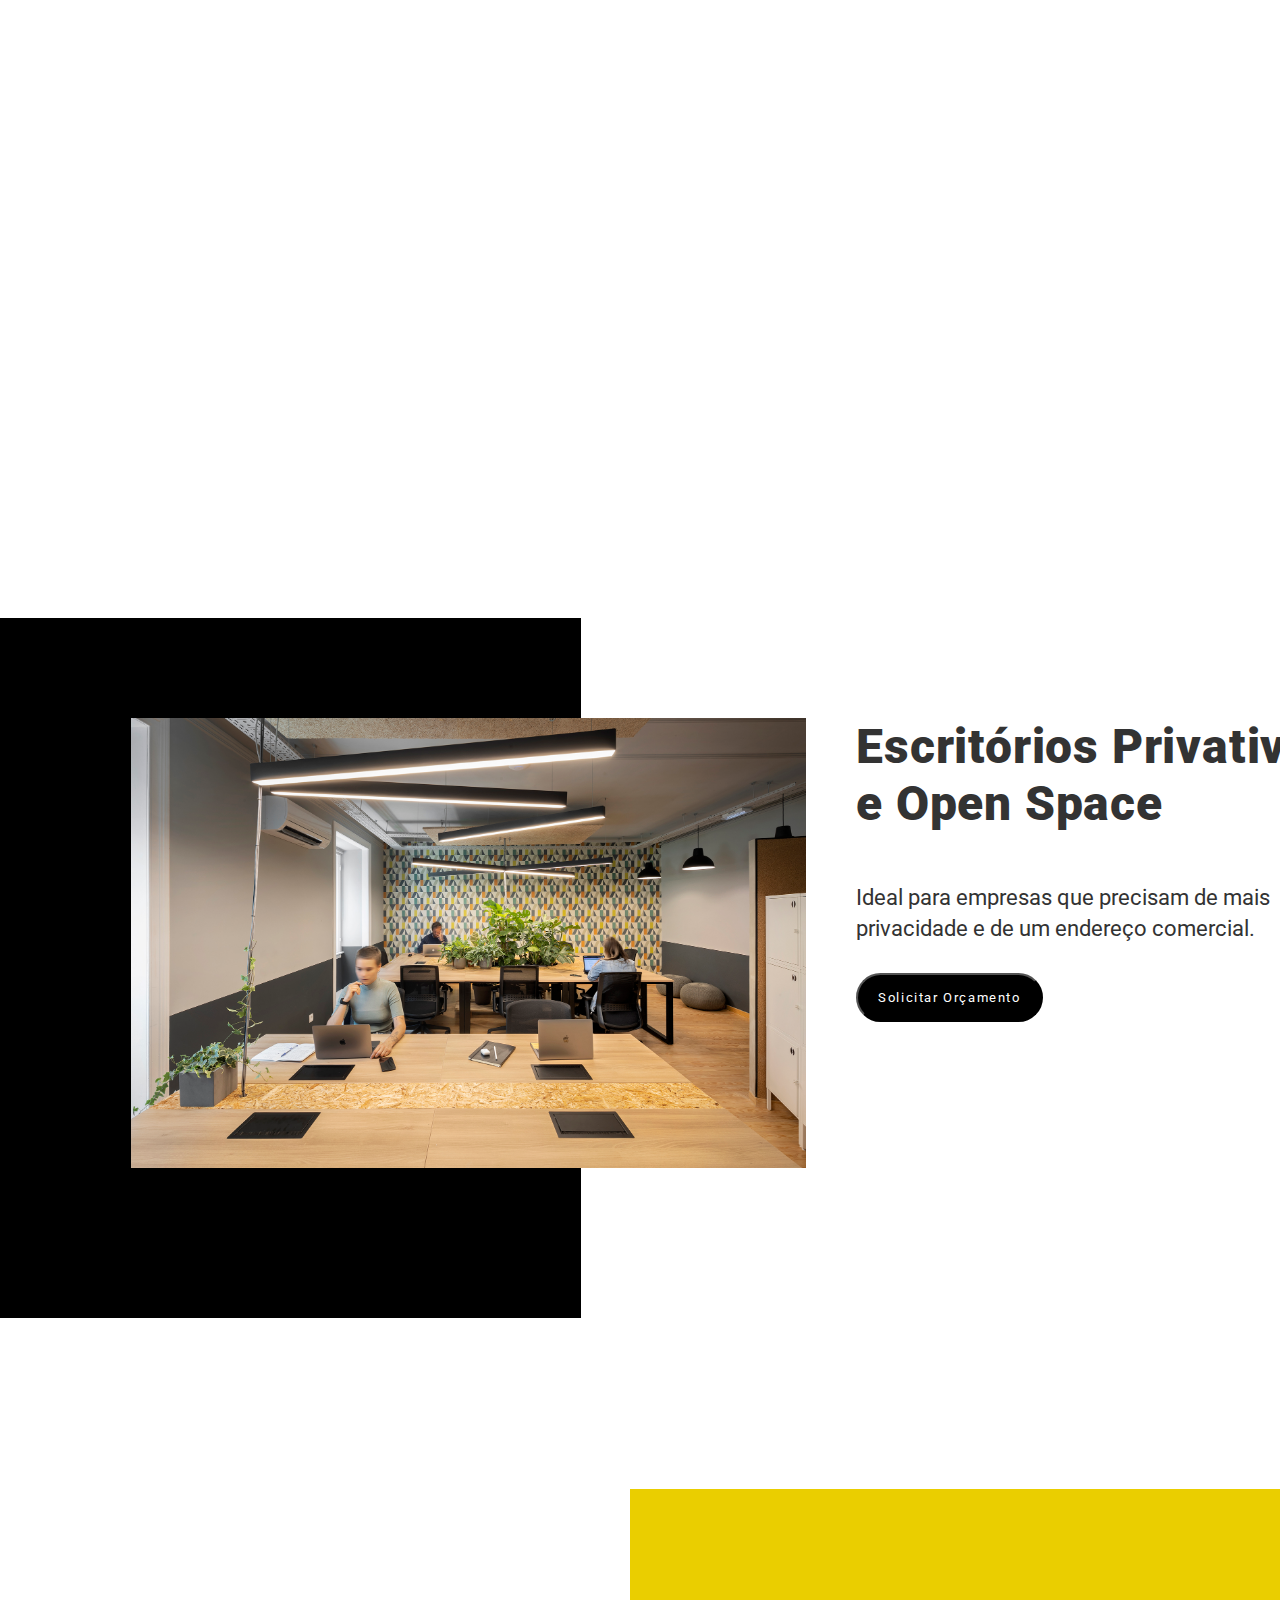
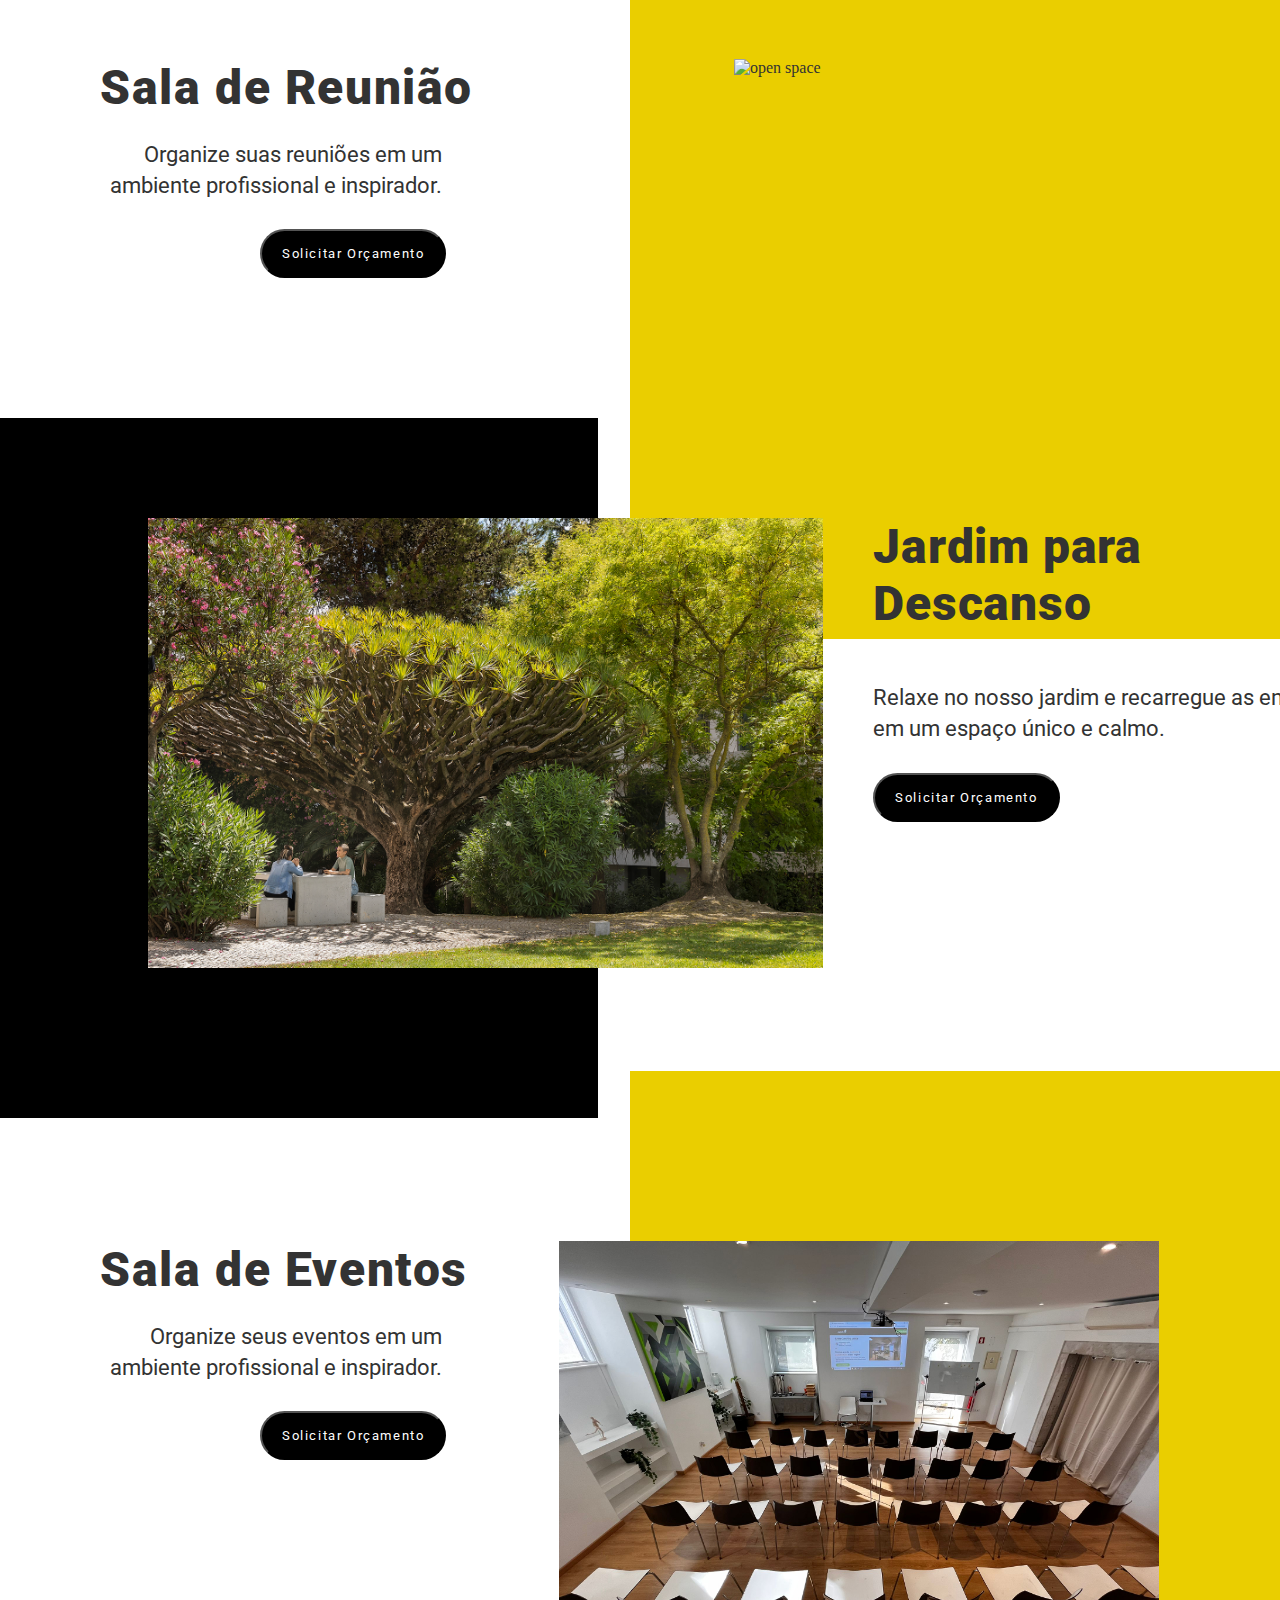
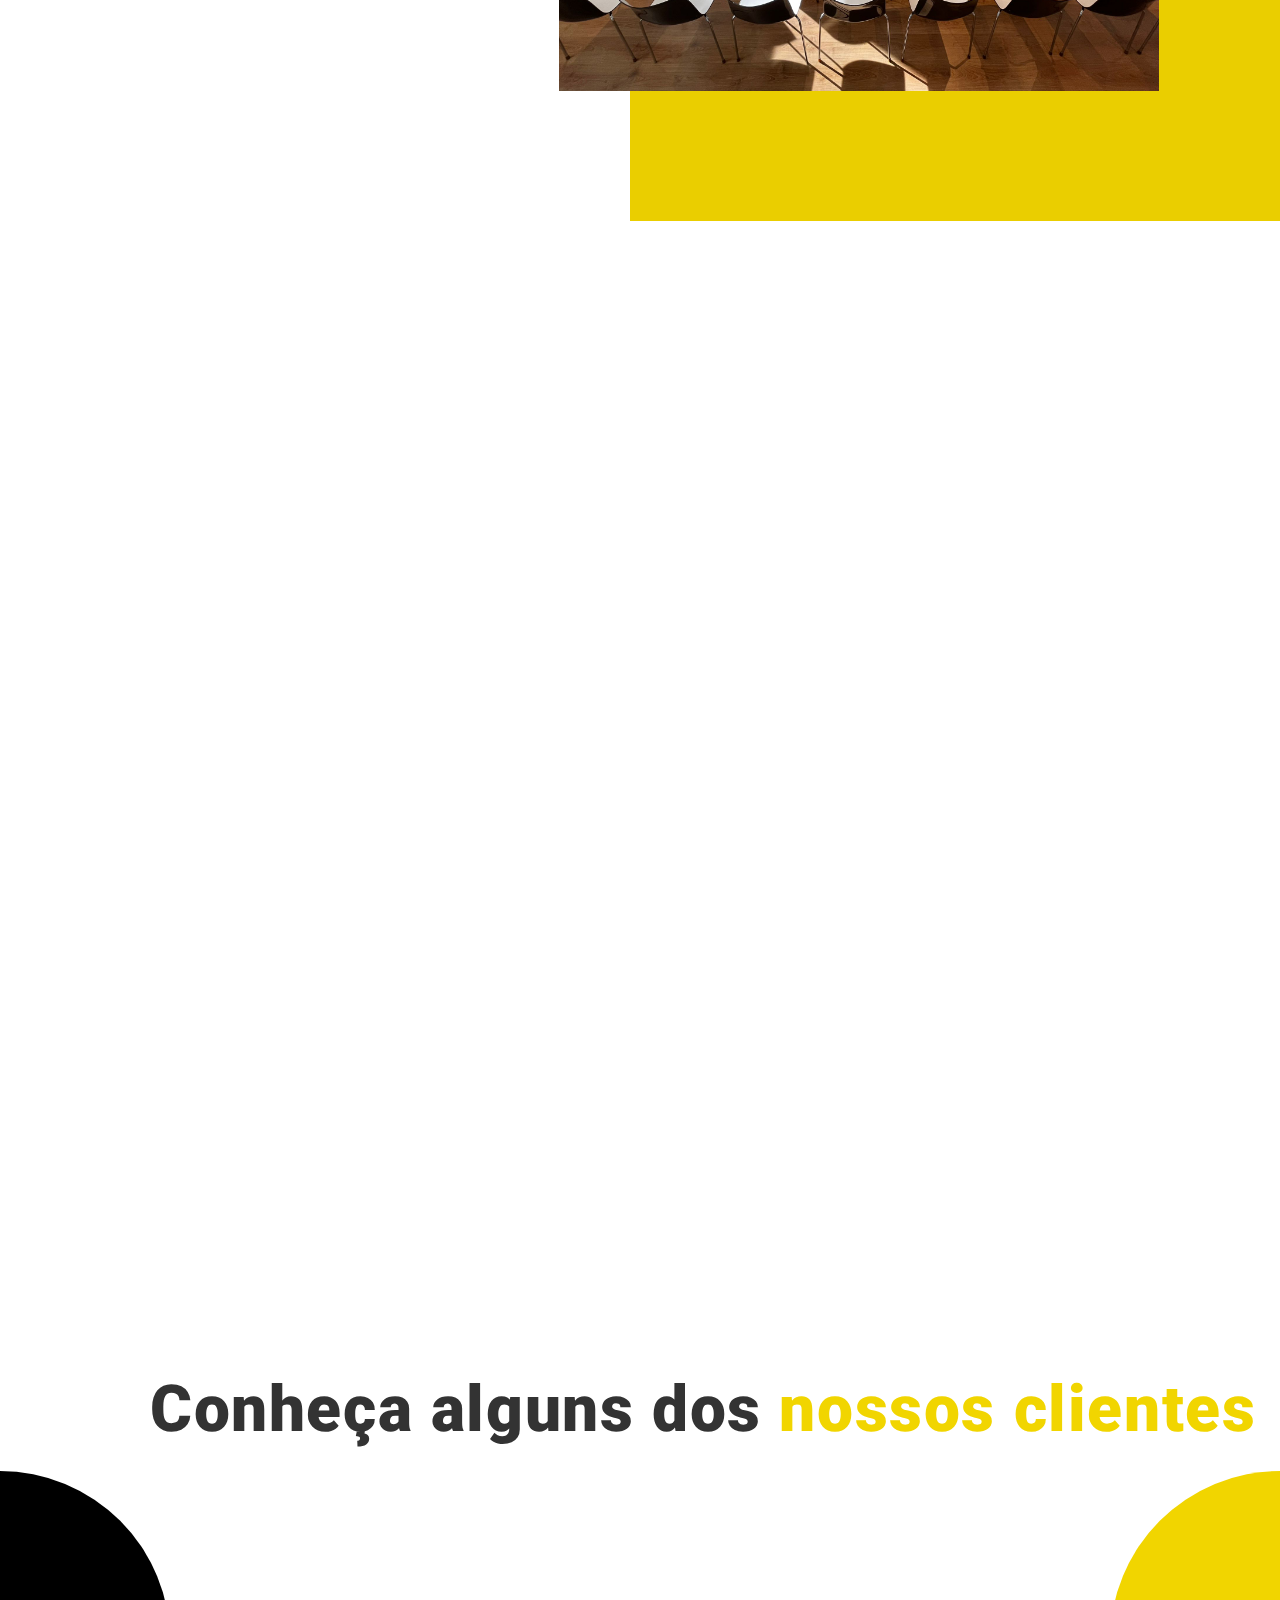
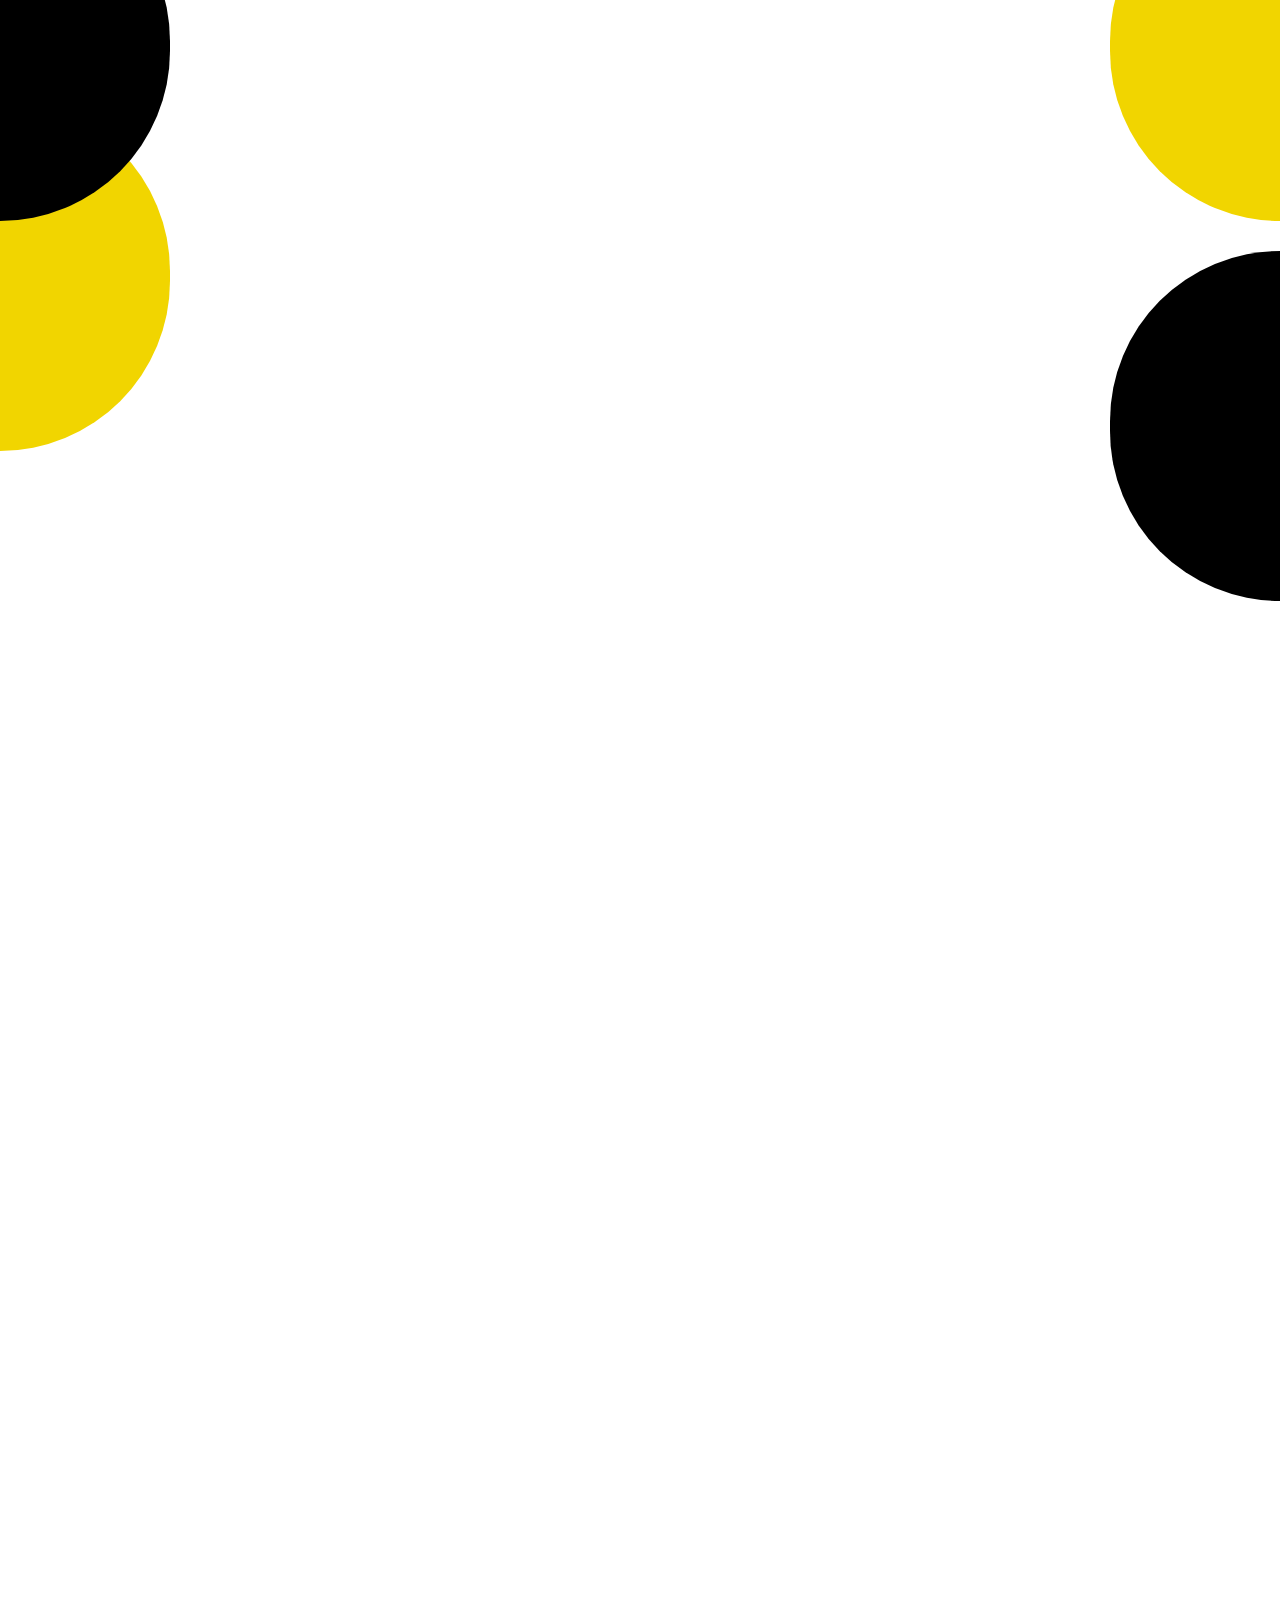
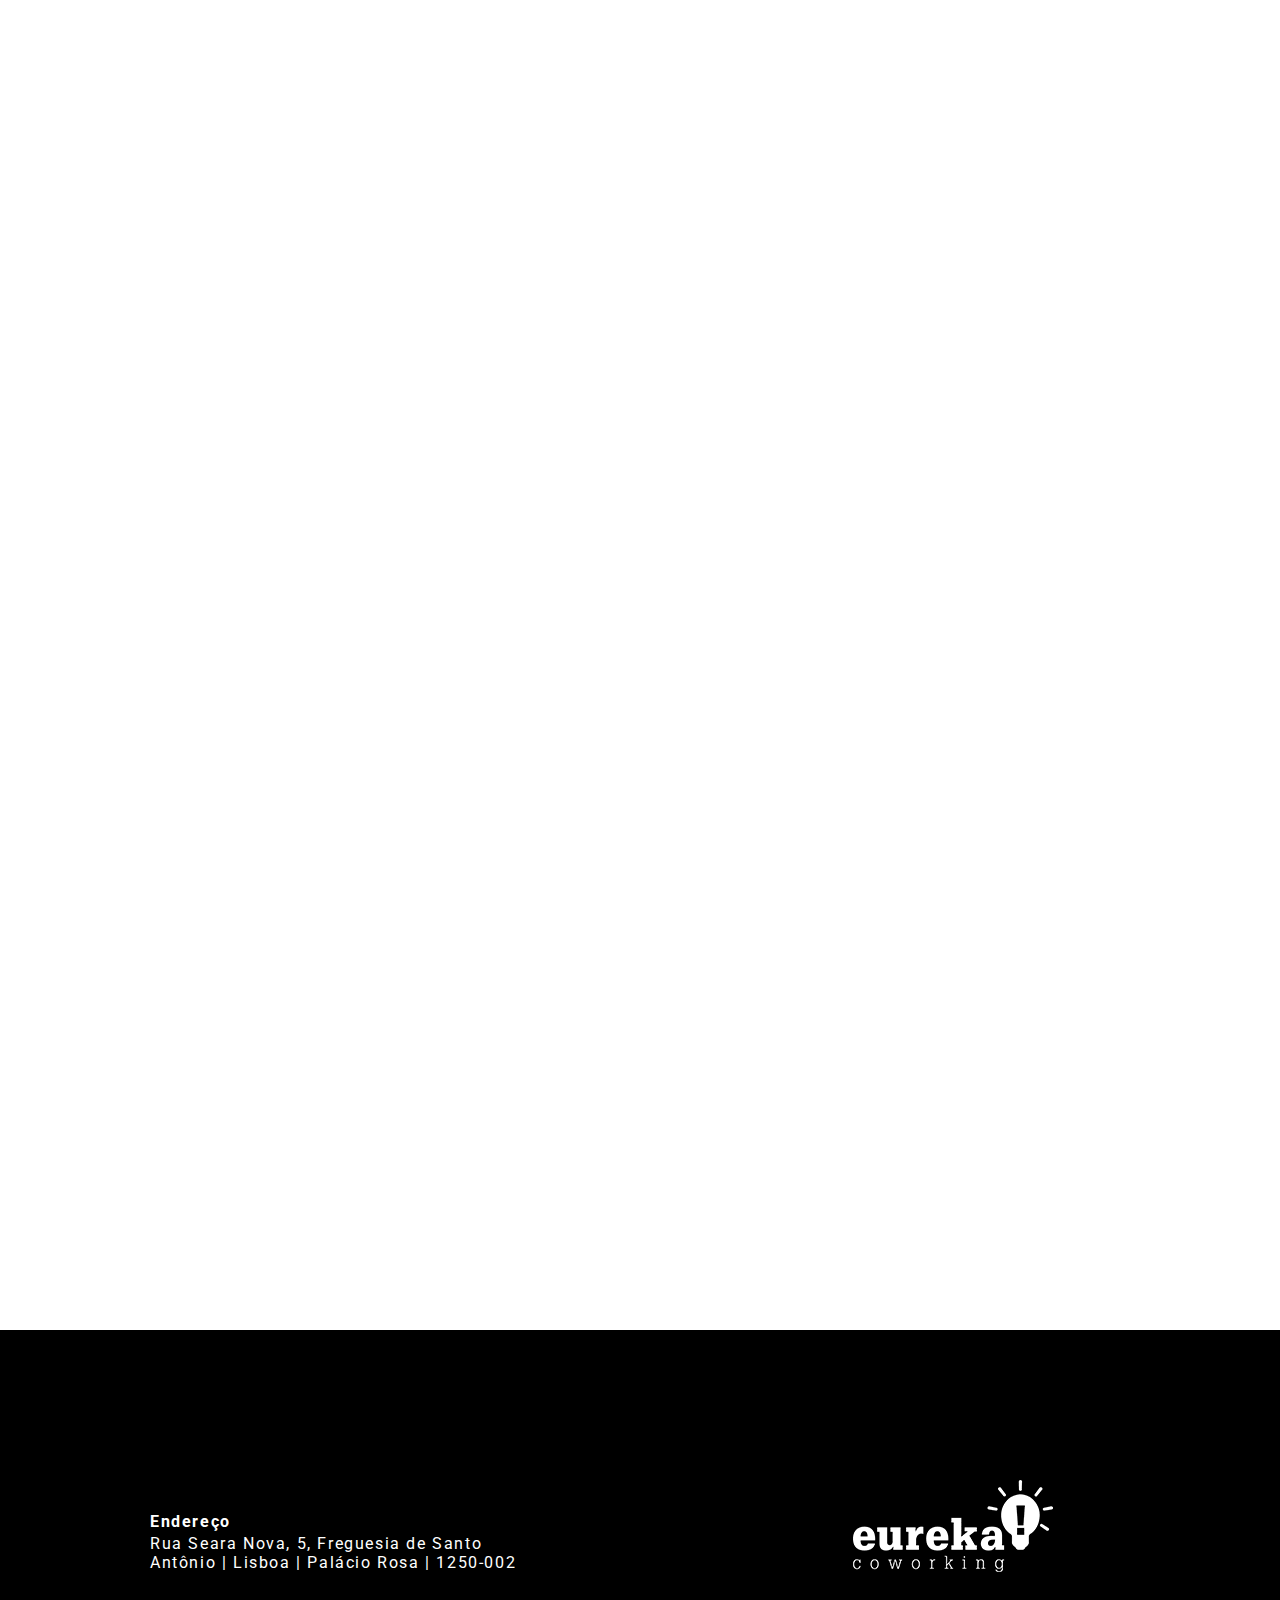
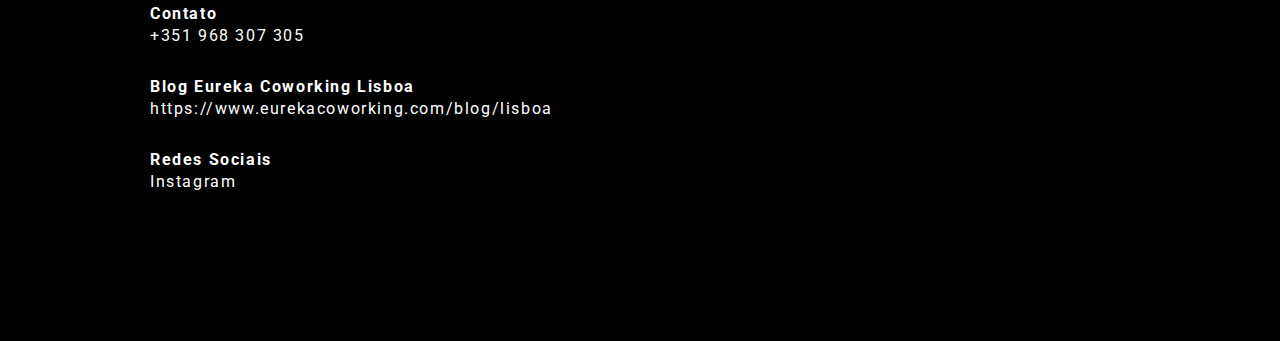
==== commit eb3c57c4: "scroll" ====
--- a/index.html
+++ b/index.html
@@ -63,18 +63,18 @@
       </div>
 
     </section>
-    <section class="beneficios">
+    <section class="beneficios hidden">
       <h1 id="h1">Porque escolher o <span>Eureka Coworking?</span></h1>
       <ol class="list">
-        <li><img src="./FOTOS/usuarios-alt.svg" alt="open space"><span class="title"><br> Localização Central com Jardim</span>Desfrute de um jardim tranquilo no coração de Lisboa, perto do metrô Rato e Marquês de Pombal. Um espaço único para trabalhar e relaxar.</li>
-        <li><img src="./FOTOS/globo.svg" alt="open space"><span class="title"><br>Internet de Alta Velocidade</span>Conecte-se rapidamente e sem interrupções, ideal para freelancers, startups e empresas.</li>
-        <li><img src="./FOTOS/estrela.svg" alt="open space"><span class="title"><br>Ambiente Inspirador em um Palacete</span>Trabalhe em um lindo e charmoso palacete, com todas as comodidades que você precisa.</li>
-        <li><img src="./FOTOS/lampada.svg" alt="open space"><span class="title"><br>Espaço Flexível e Adaptável</span>Conecte-se rapidamente e sem interrupções, ideal para freelancers, startups e empresas.</li>
-        <li><img src="./FOTOS/marcador.svg" alt="open space"><span class="title"><br>Acesso 24h e Segurança</span>Acesso completo ao espaço 24 horas por dia, 7 dias por semana, com total segurança.</li>
-        <li><img src="./FOTOS/aperto-de-mao.svg" alt="open space"><span class="title"><br>Café Espresso à Vontade</span>Desfrute de um café espresso enquanto trabalha ou faz uma pausa.</li>
-        <li><img src="./FOTOS/chamada-telefonica.svg" alt="open space"><span class="title"><br>Estacionamento Local</span>Estacionamento disponível para você e sua equipe.</li>
-        <li><img src="./FOTOS/grafico-histograma.svg" alt="open space"><span class="title"><br>Cabines Acústicas</span>Para reuniões curtas sem necessidade de agendamento ou pagamento.</li>
-        <li><img src="./FOTOS/almoco-foguete.svg" alt="open space"><span class="title"><br>Salas de Eventos e Reunião</span>Tempo de utilização incluído no contrato, salas equipadas e modernas.</li>
+        <li class="hidden"><img src="./FOTOS/usuarios-alt.svg" alt="open space"><span class="title"><br> Localização Central com Jardim</span>Desfrute de um jardim tranquilo no coração de Lisboa, perto do metrô Rato e Marquês de Pombal. Um espaço único para trabalhar e relaxar.</li>
+        <li class="hidden"><img src="./FOTOS/globo.svg" alt="open space"><span class="title"><br>Internet de Alta Velocidade</span>Conecte-se rapidamente e sem interrupções, ideal para freelancers, startups e empresas.</li>
+        <li class="hidden"><img src="./FOTOS/estrela.svg" alt="open space"><span class="title"><br>Ambiente Inspirador em um Palacete</span>Trabalhe em um lindo e charmoso palacete, com todas as comodidades que você precisa.</li>
+        <li class="hidden"><img src="./FOTOS/lampada.svg" alt="open space"><span class="title"><br>Espaço Flexível e Adaptável</span>Conecte-se rapidamente e sem interrupções, ideal para freelancers, startups e empresas.</li>
+        <li class="hidden"><img src="./FOTOS/marcador.svg" alt="open space"><span class="title"><br>Acesso 24h e Segurança</span>Acesso completo ao espaço 24 horas por dia, 7 dias por semana, com total segurança.</li>
+        <li class="hidden"><img src="./FOTOS/aperto-de-mao.svg" alt="open space"><span class="title"><br>Café Espresso à Vontade</span>Desfrute de um café espresso enquanto trabalha ou faz uma pausa.</li>
+        <li class="hidden"><img src="./FOTOS/chamada-telefonica.svg" alt="open space"><span class="title"><br>Estacionamento Local</span>Estacionamento disponível para você e sua equipe.</li>
+        <li class="hidden"><img src="./FOTOS/grafico-histograma.svg" alt="open space"><span class="title"><br>Cabines Acústicas</span>Para reuniões curtas sem necessidade de agendamento ou pagamento.</li>
+        <li class="hidden"><img src="./FOTOS/almoco-foguete.svg" alt="open space"><span class="title"><br>Salas de Eventos e Reunião</span>Tempo de utilização incluído no contrato, salas equipadas e modernas.</li>
       </ol>
     </section>
     <section class="detalhe">
@@ -132,7 +132,7 @@
       </div>
 
     </section>
-    <section id="galeria">
+    <section class="hidden" id="galeria">
       <h1>Conheça <span>nosso espaço</span></h1>
       <div class="gallery">
         <figure class="gallery__item gallery__item--1">
@@ -161,11 +161,11 @@
       <div class="clientes-bg">
         <div class="circulo1"></div>
         <div class="circulo2"></div>
-        <div class="circulo3"></div>
-        <div class="circulo4"></div>
-        <div class="circulo5"></div>
-        <div class="circulo6"></div>
-        <div class="logo-clientes">
+        <!-- <div class="circulo3"></div> -->
+        <!-- <div class="circulo4"></div> -->
+        <!-- <div class="circulo5"></div> -->
+        <!-- <div class="circulo6"></div> -->
+        <div class="logo-clientes hidden">
           <a href=""><img src="./FOTOS/itsanashow.svg" alt="logo its ana show"></a>
           <a href=""><img src="./FOTOS/itsanashow.svg" alt="logo its ana show"></a>
           <a href=""><img src="./FOTOS/Logo_SERES_AZUL_SVG-svg 1.png" alt="logo seres"></a>
@@ -174,7 +174,7 @@
         </div>
       </div>
     </section>
-    <section id="depoimentos">
+    <section class="hidden" id="depoimentos">
       <h1>O que dizem os nossos<span> clientes?</span></h1>
       <div class="google">
         <!-- Elfsight Google Reviews | Untitled Google Reviews -->
@@ -182,7 +182,7 @@
         <div class="elfsight-app-a182036e-2542-48be-ad30-3f4287c80f22" data-elfsight-app-lazy></div>
       </div>
     </section>
-    <section class="faq">
+    <section class="faq hidden">
 
       <h1>Perguntas <span>Frequentes</span></h1>
       <div class="faq-bg">
@@ -220,7 +220,7 @@
         </details>
       </div>
     </section>
-    <section class="form">
+    <section class="form hidden">
       <h1 id="h1">Entre em <span>contato conosco</span></h1>
 
 
@@ -260,8 +260,9 @@
       </div>
     </footer>
 
-
     <script src="./script.js"></script>
+
   </body>
 
+
 </html>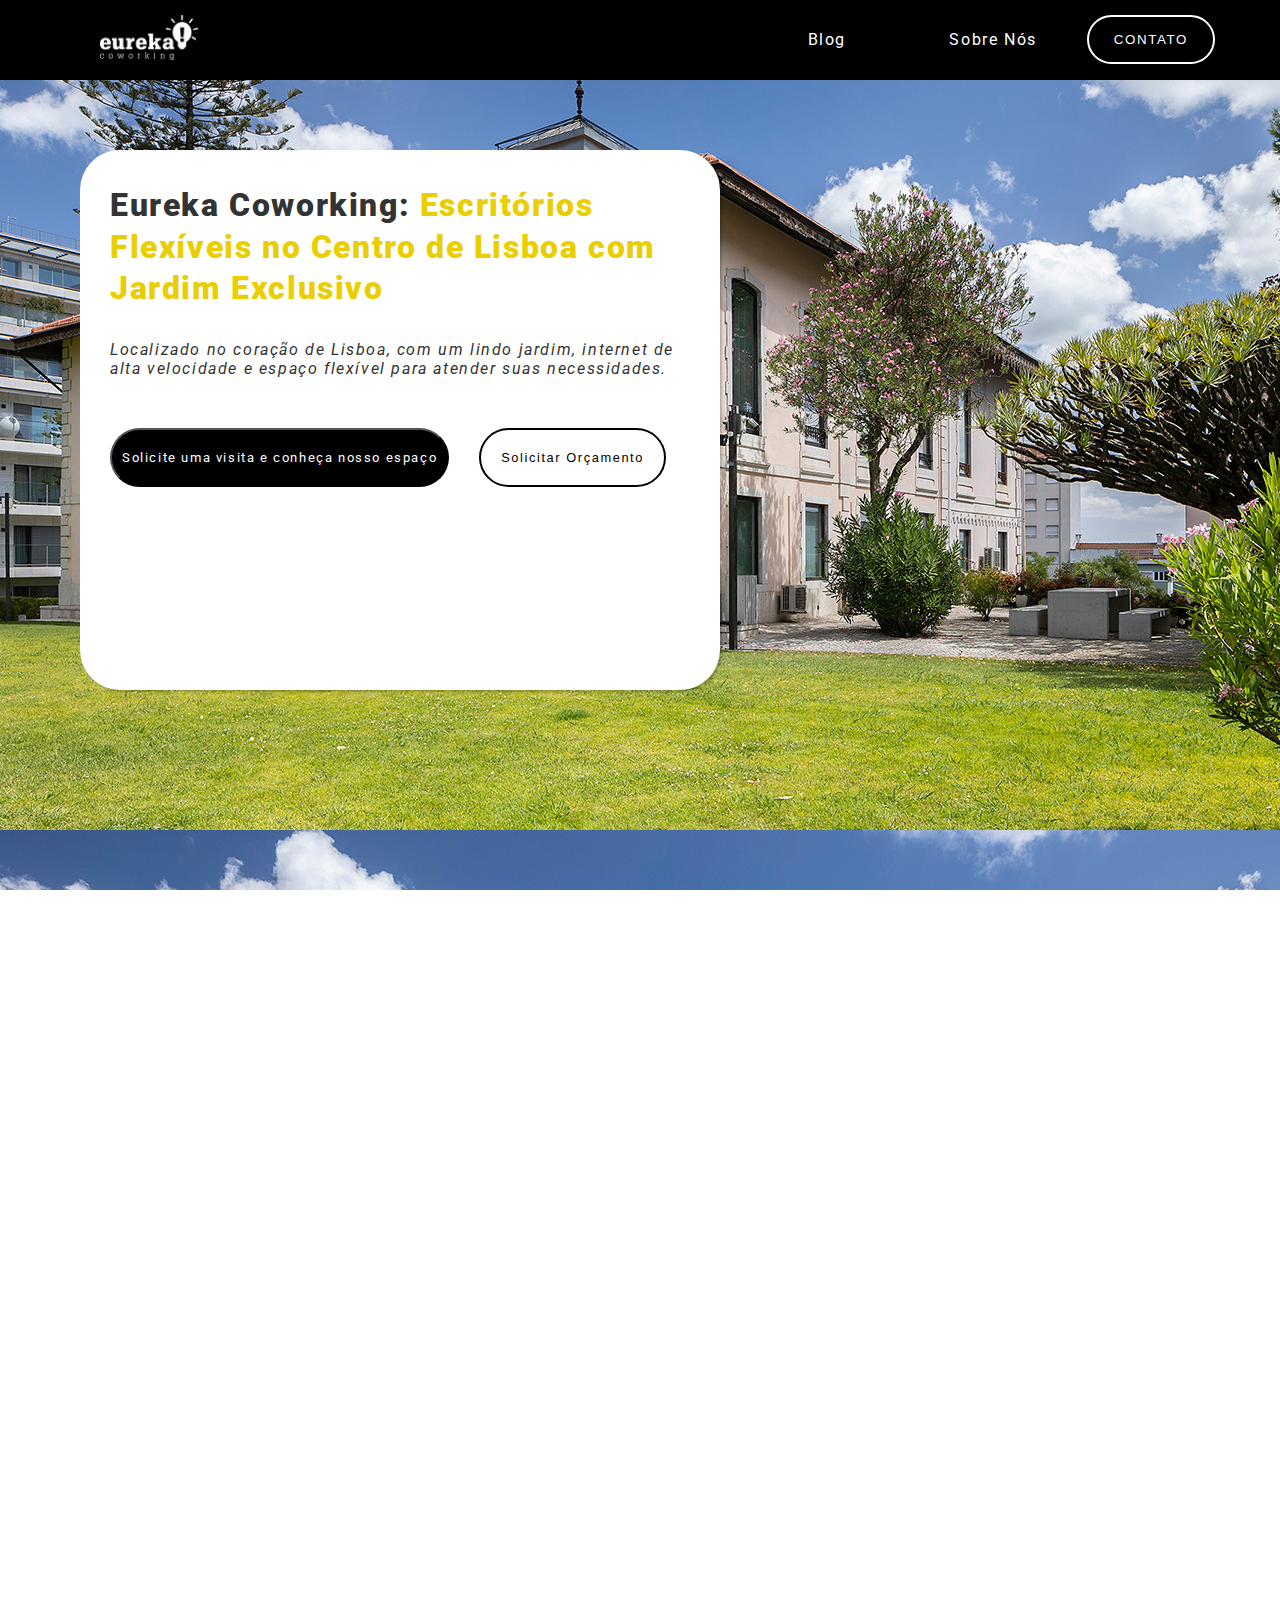
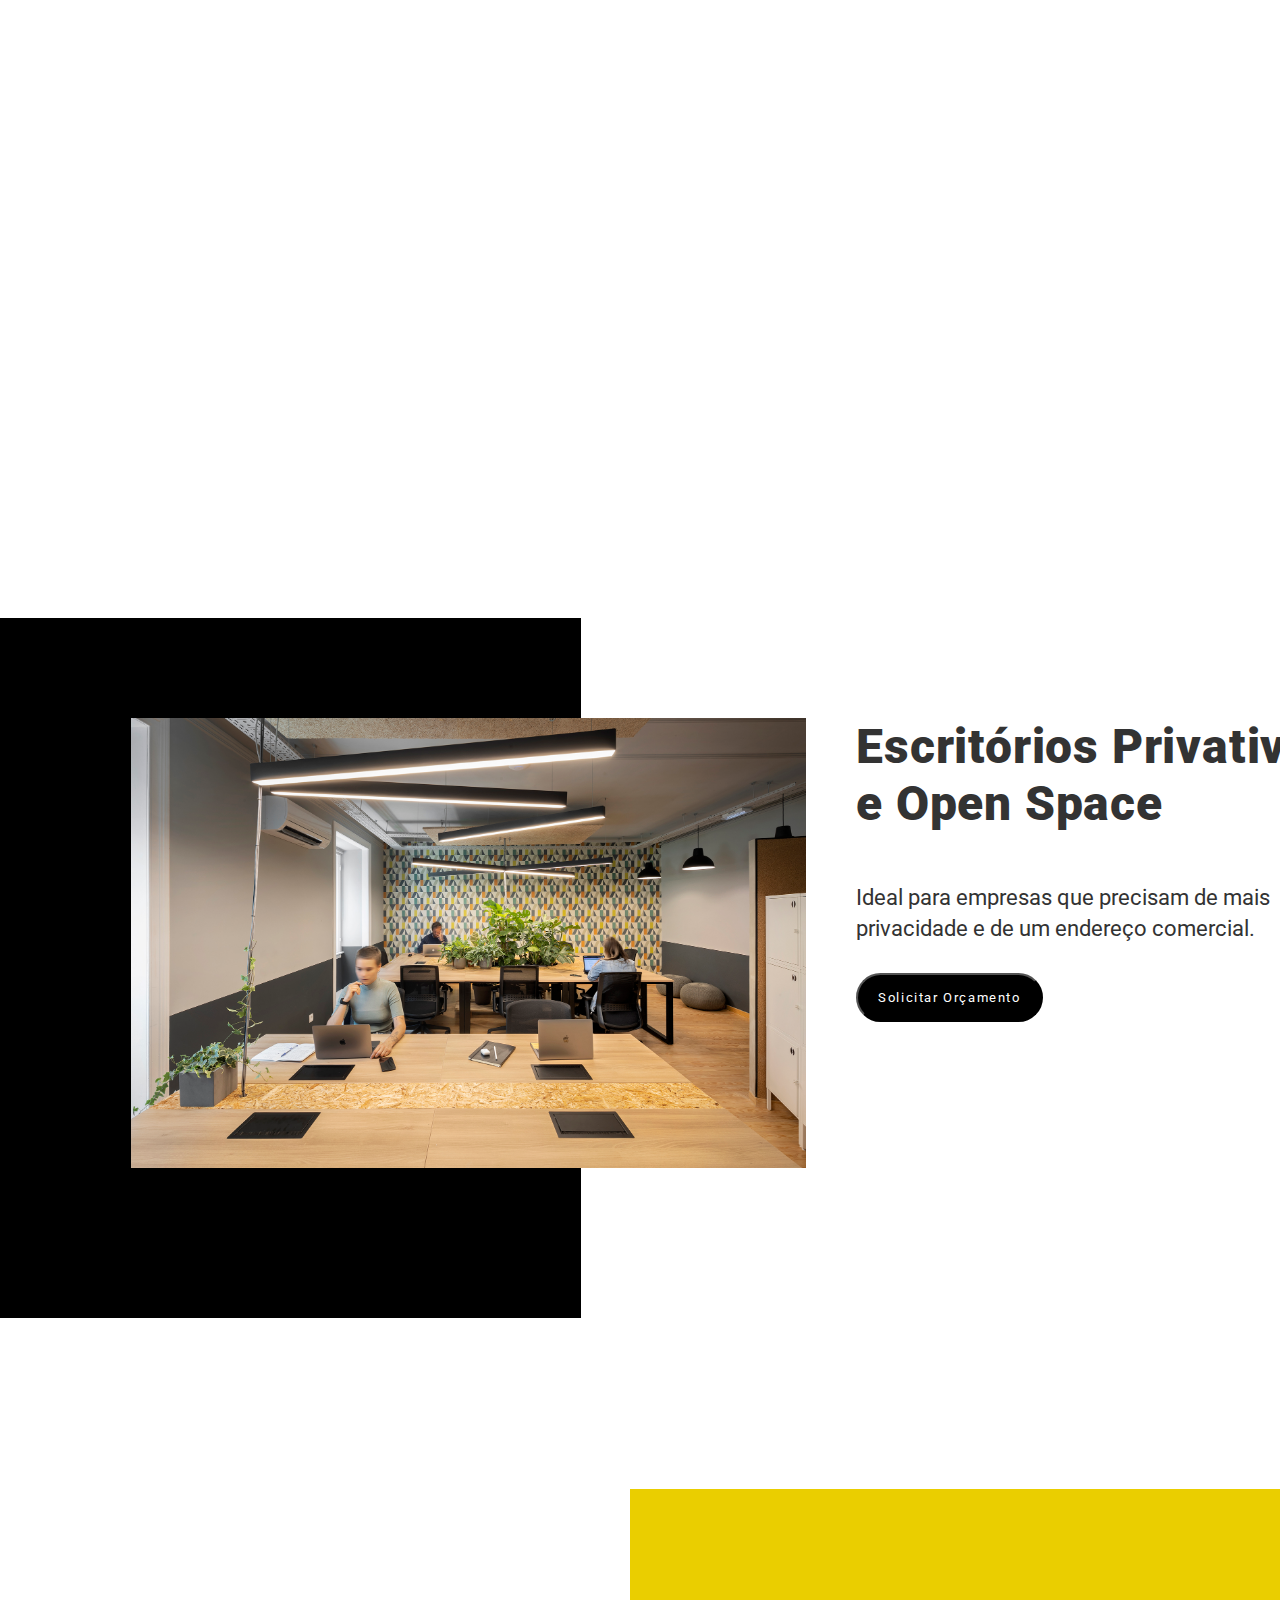
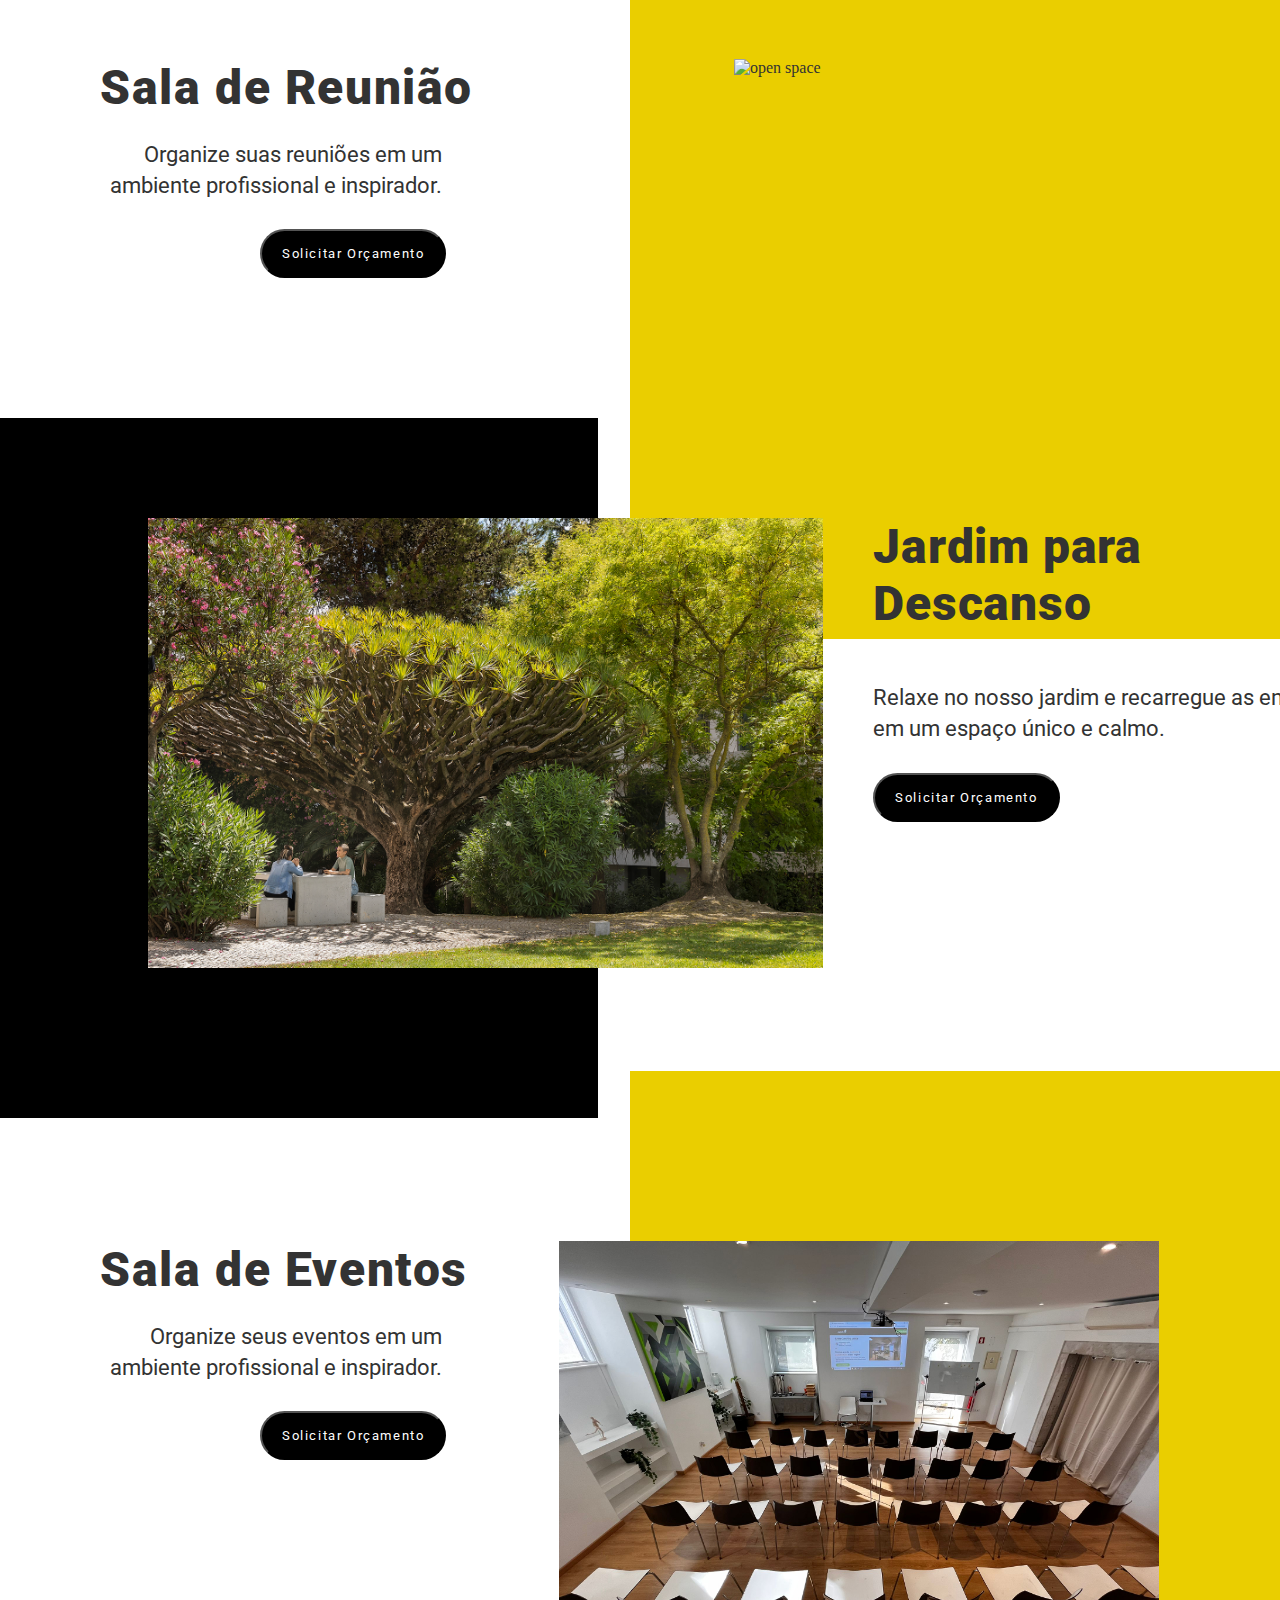
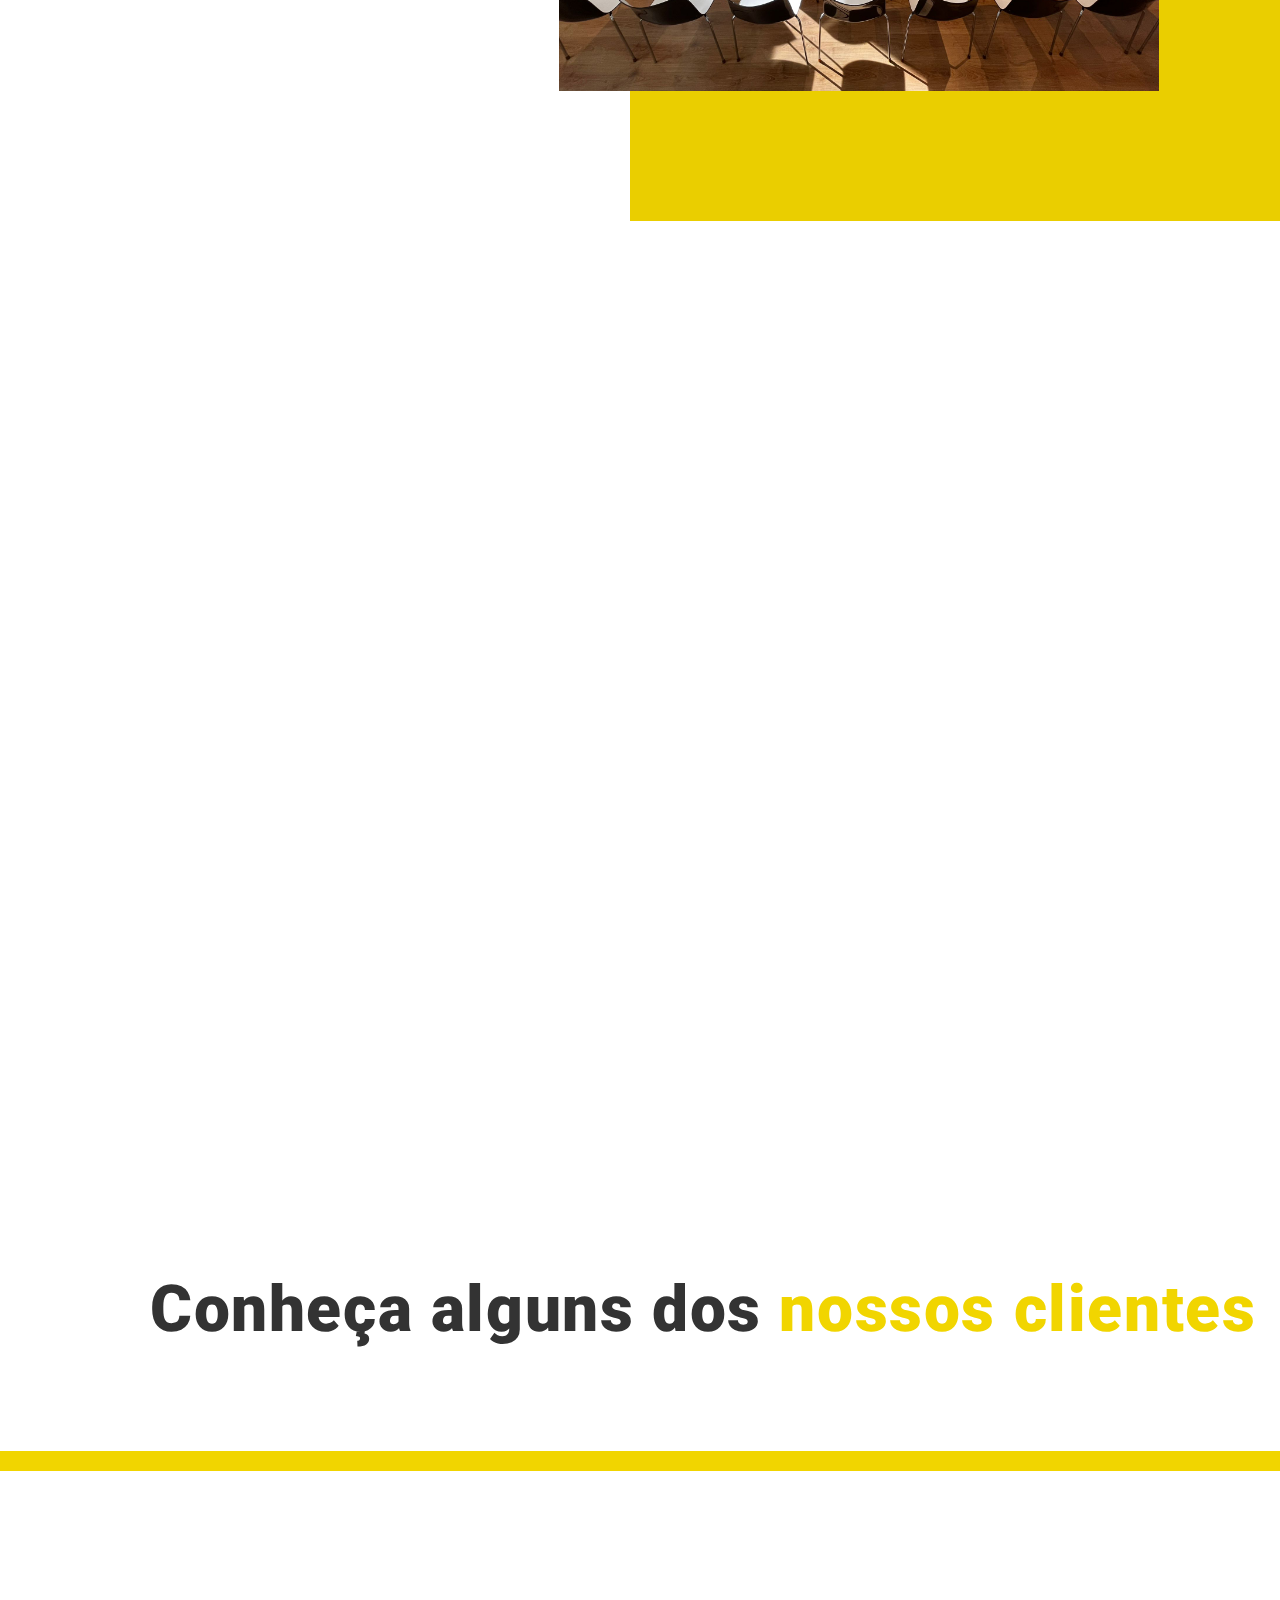
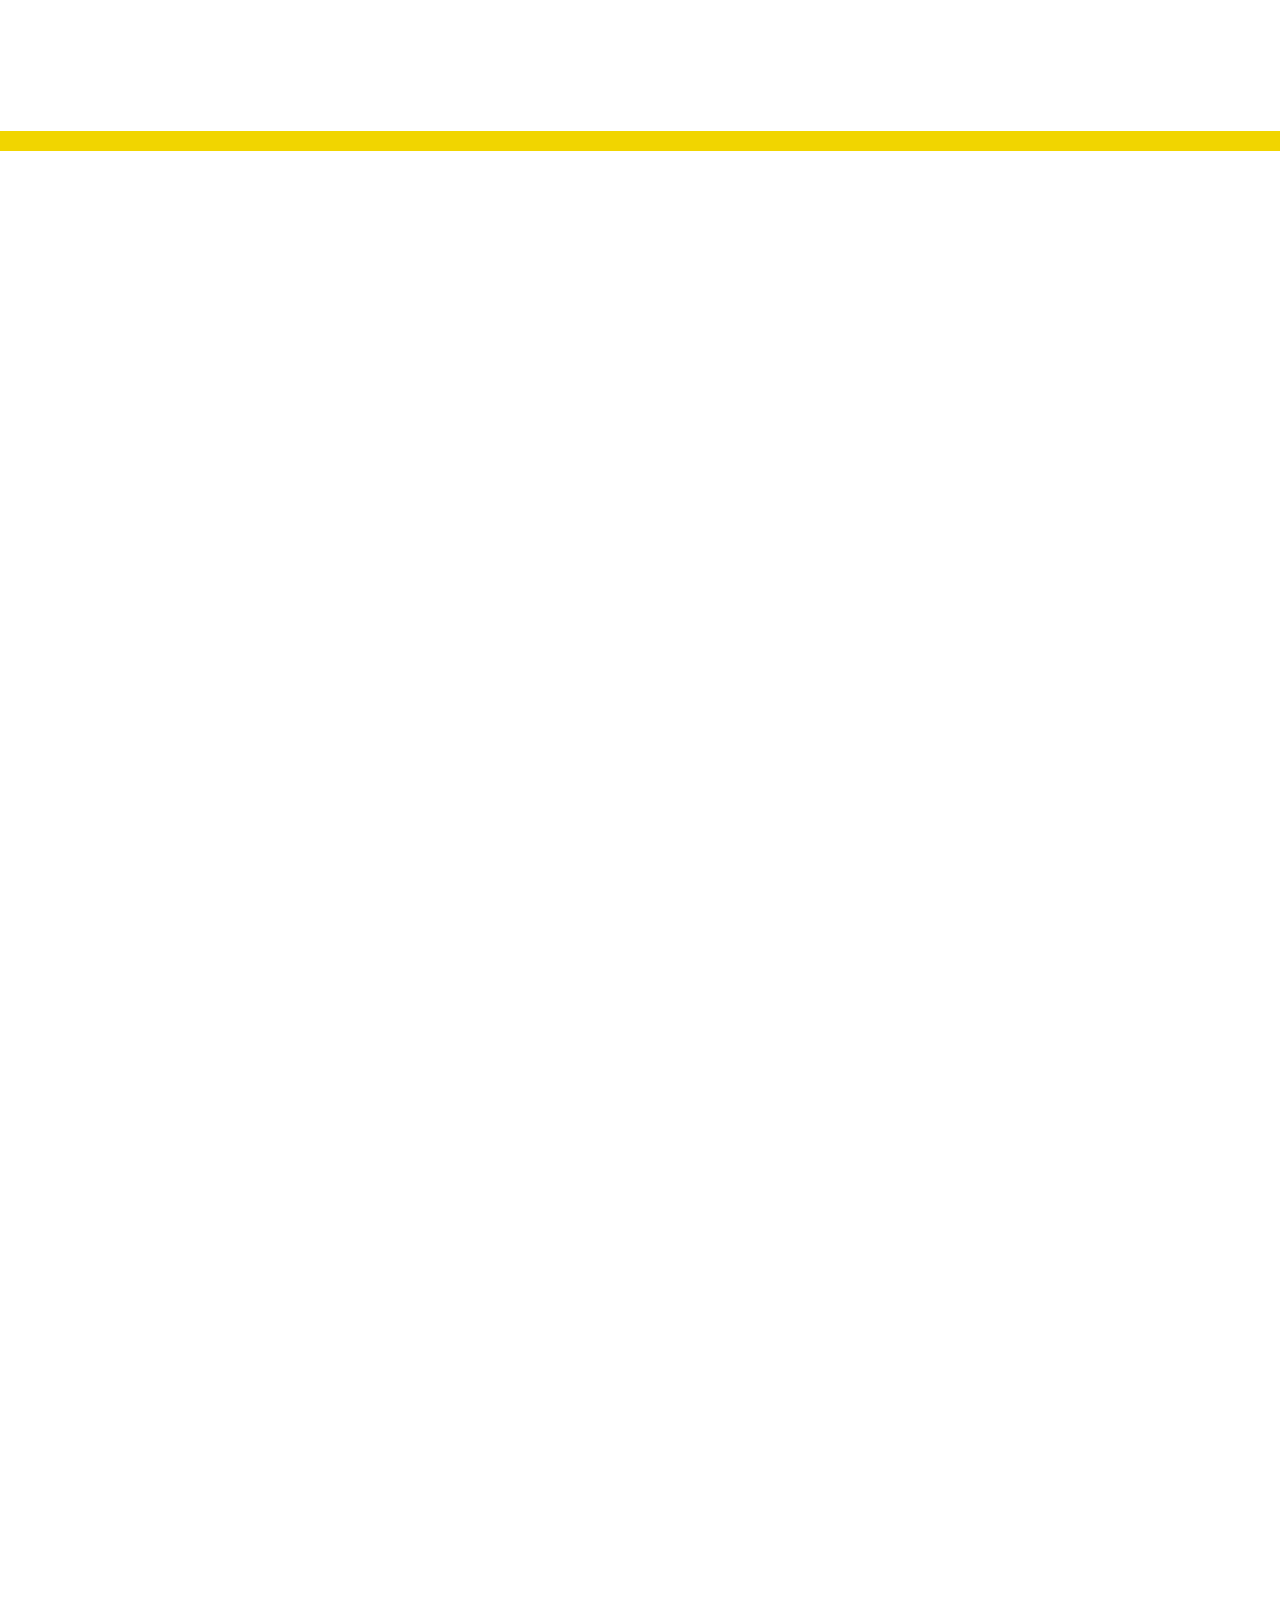
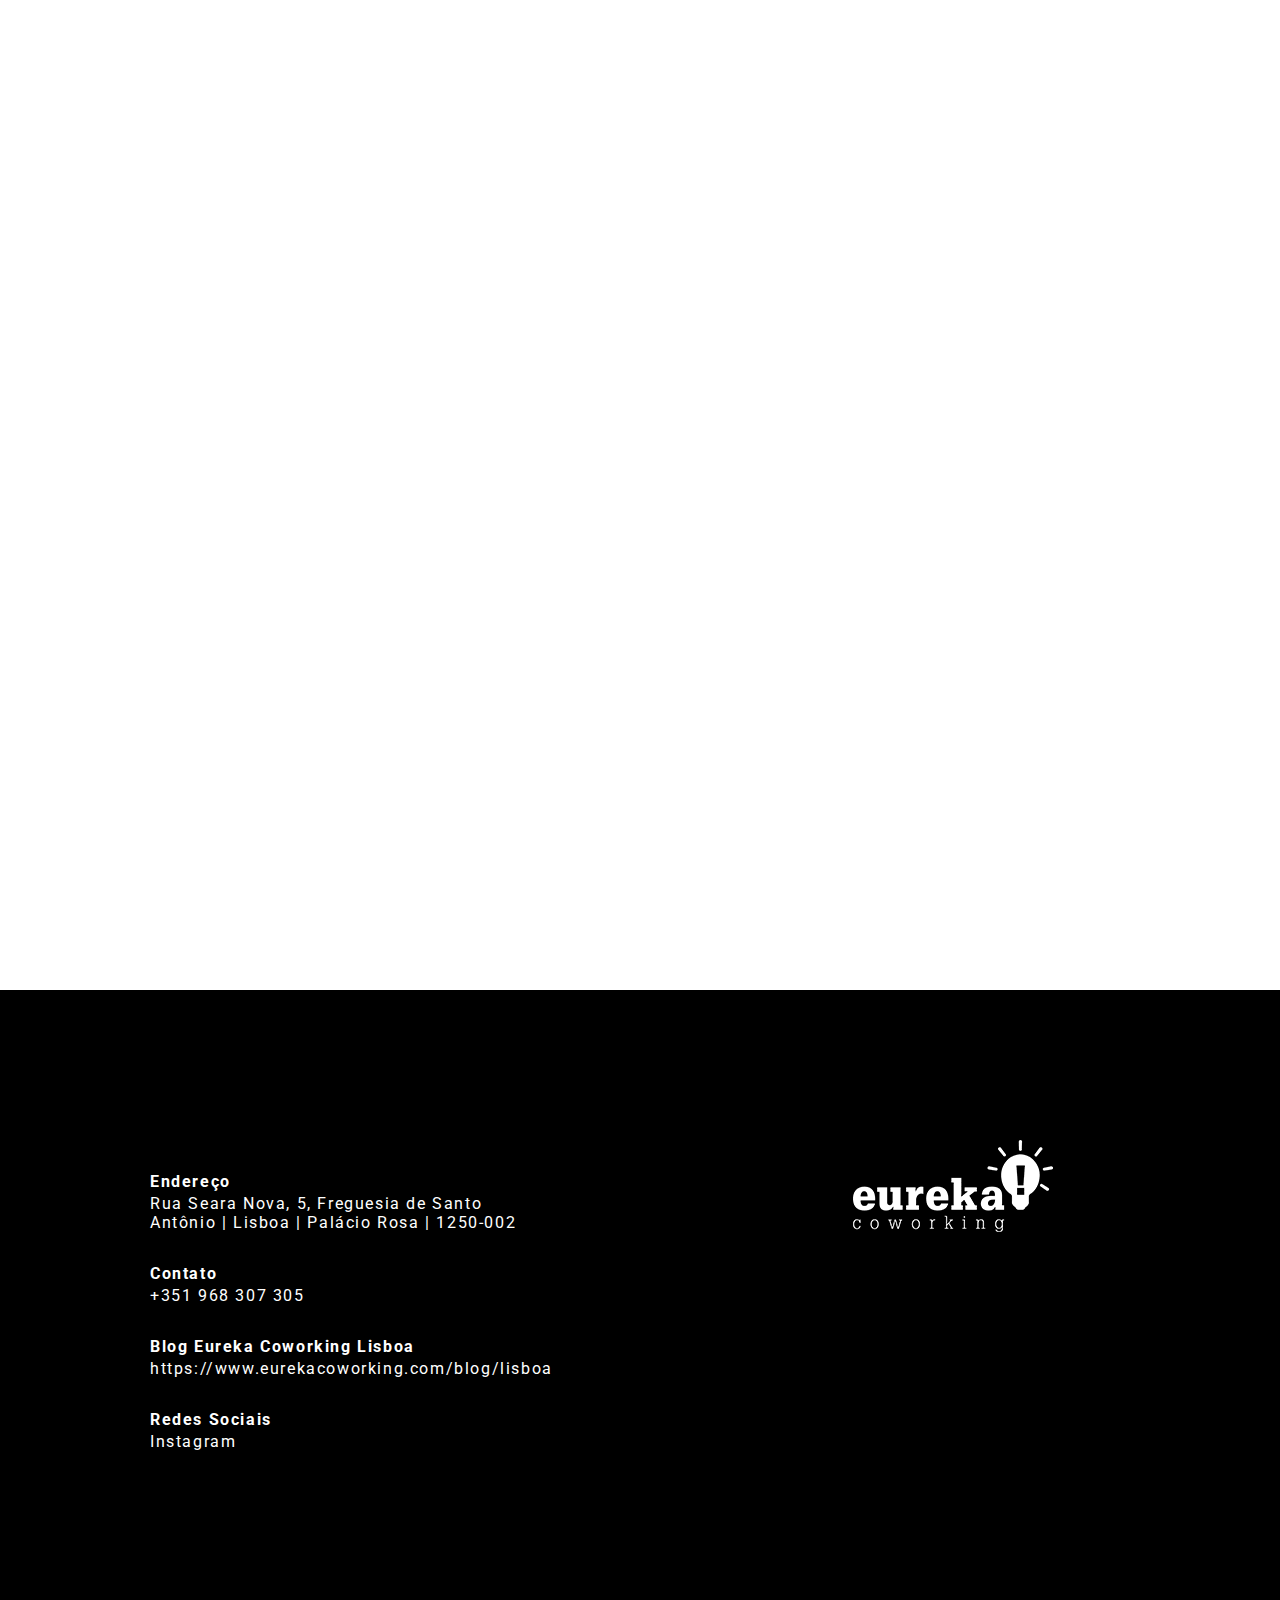
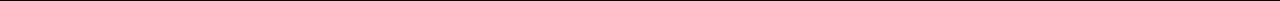
==== commit 2617e4fe: "commit" ====
--- a/index.html
+++ b/index.html
@@ -155,16 +155,14 @@
         </figure>
       </div>
     </section>
+    <div id="imageModal" class="modal">
+      <span class="close">&times;</span>
+      <img alt="modal" class="modal-content" id="modalImage">
+    </div>
     <section class="clientes">
       <h1>Conheça alguns dos <span>nossos clientes</span></h1>
 
       <div class="clientes-bg">
-        <div class="circulo1"></div>
-        <div class="circulo2"></div>
-        <!-- <div class="circulo3"></div> -->
-        <!-- <div class="circulo4"></div> -->
-        <!-- <div class="circulo5"></div> -->
-        <!-- <div class="circulo6"></div> -->
         <div class="logo-clientes hidden">
           <a href=""><img src="./FOTOS/itsanashow.svg" alt="logo its ana show"></a>
           <a href=""><img src="./FOTOS/itsanashow.svg" alt="logo its ana show"></a>
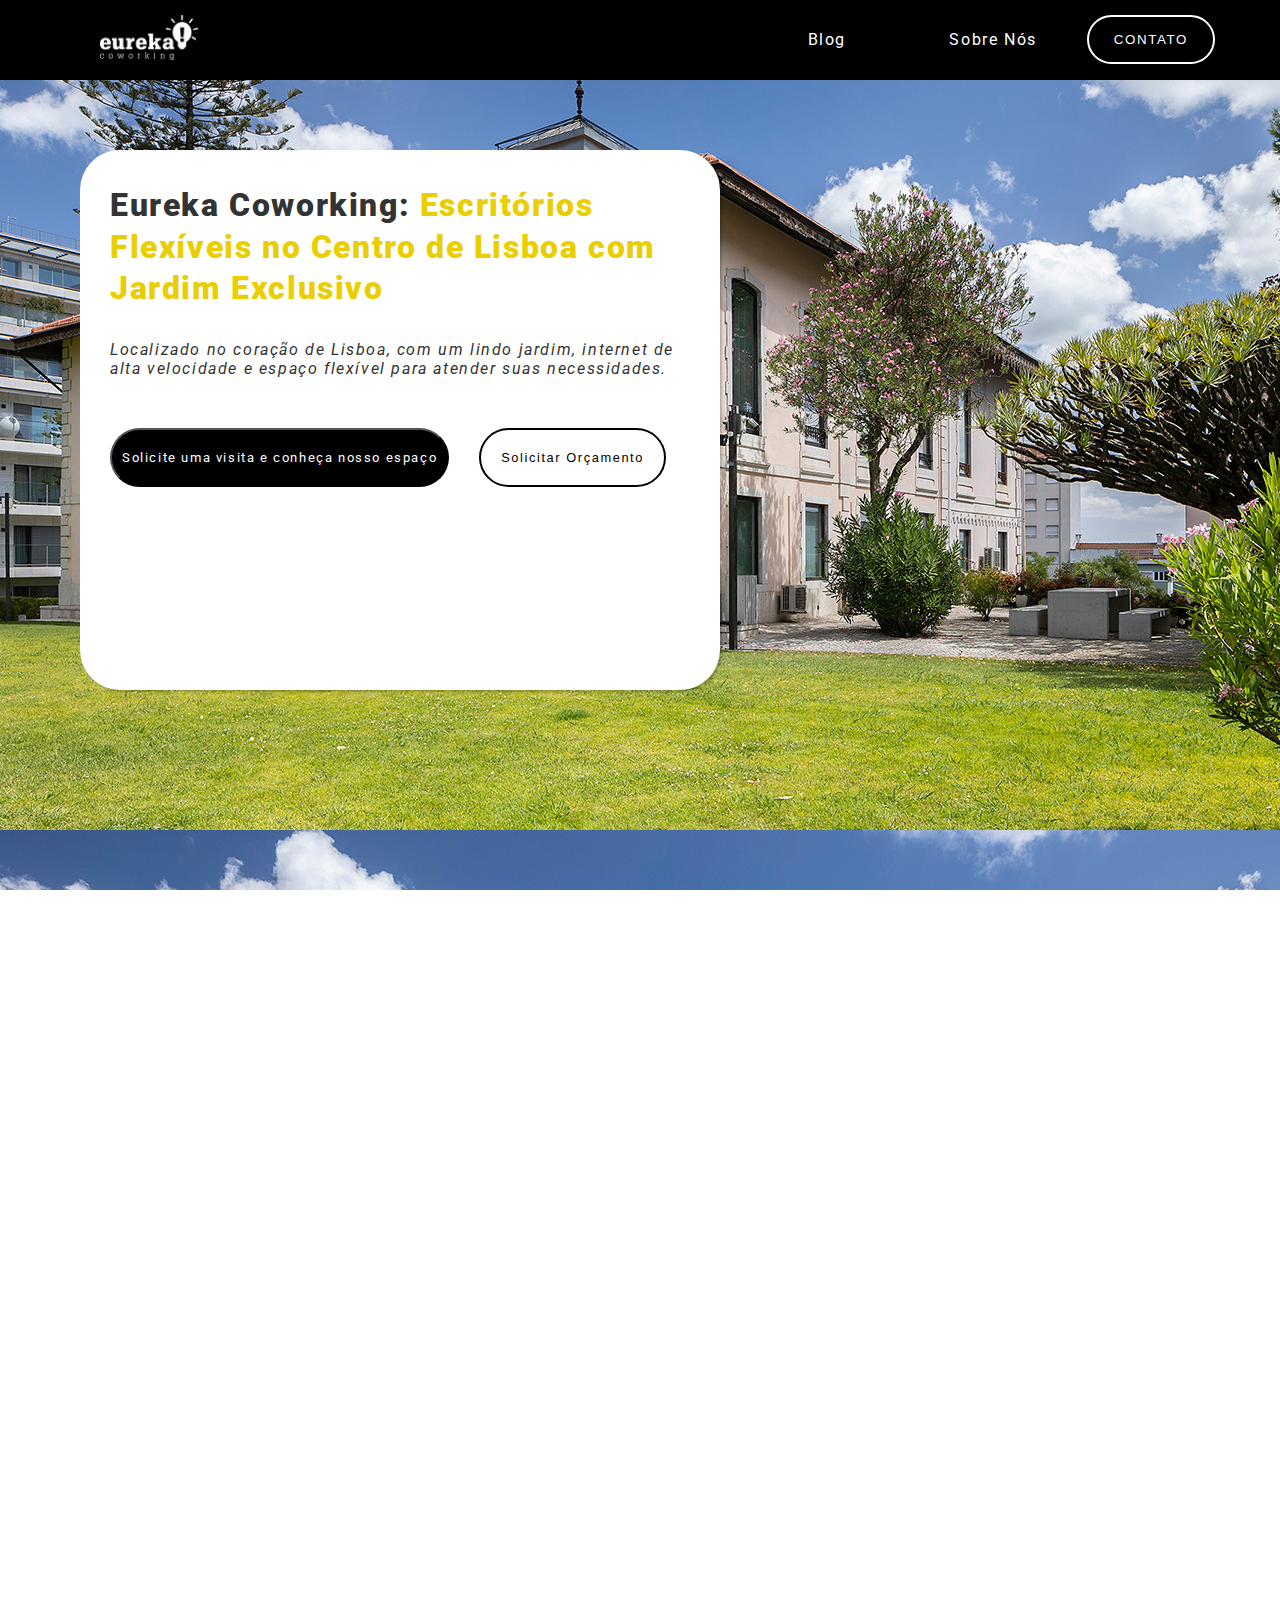
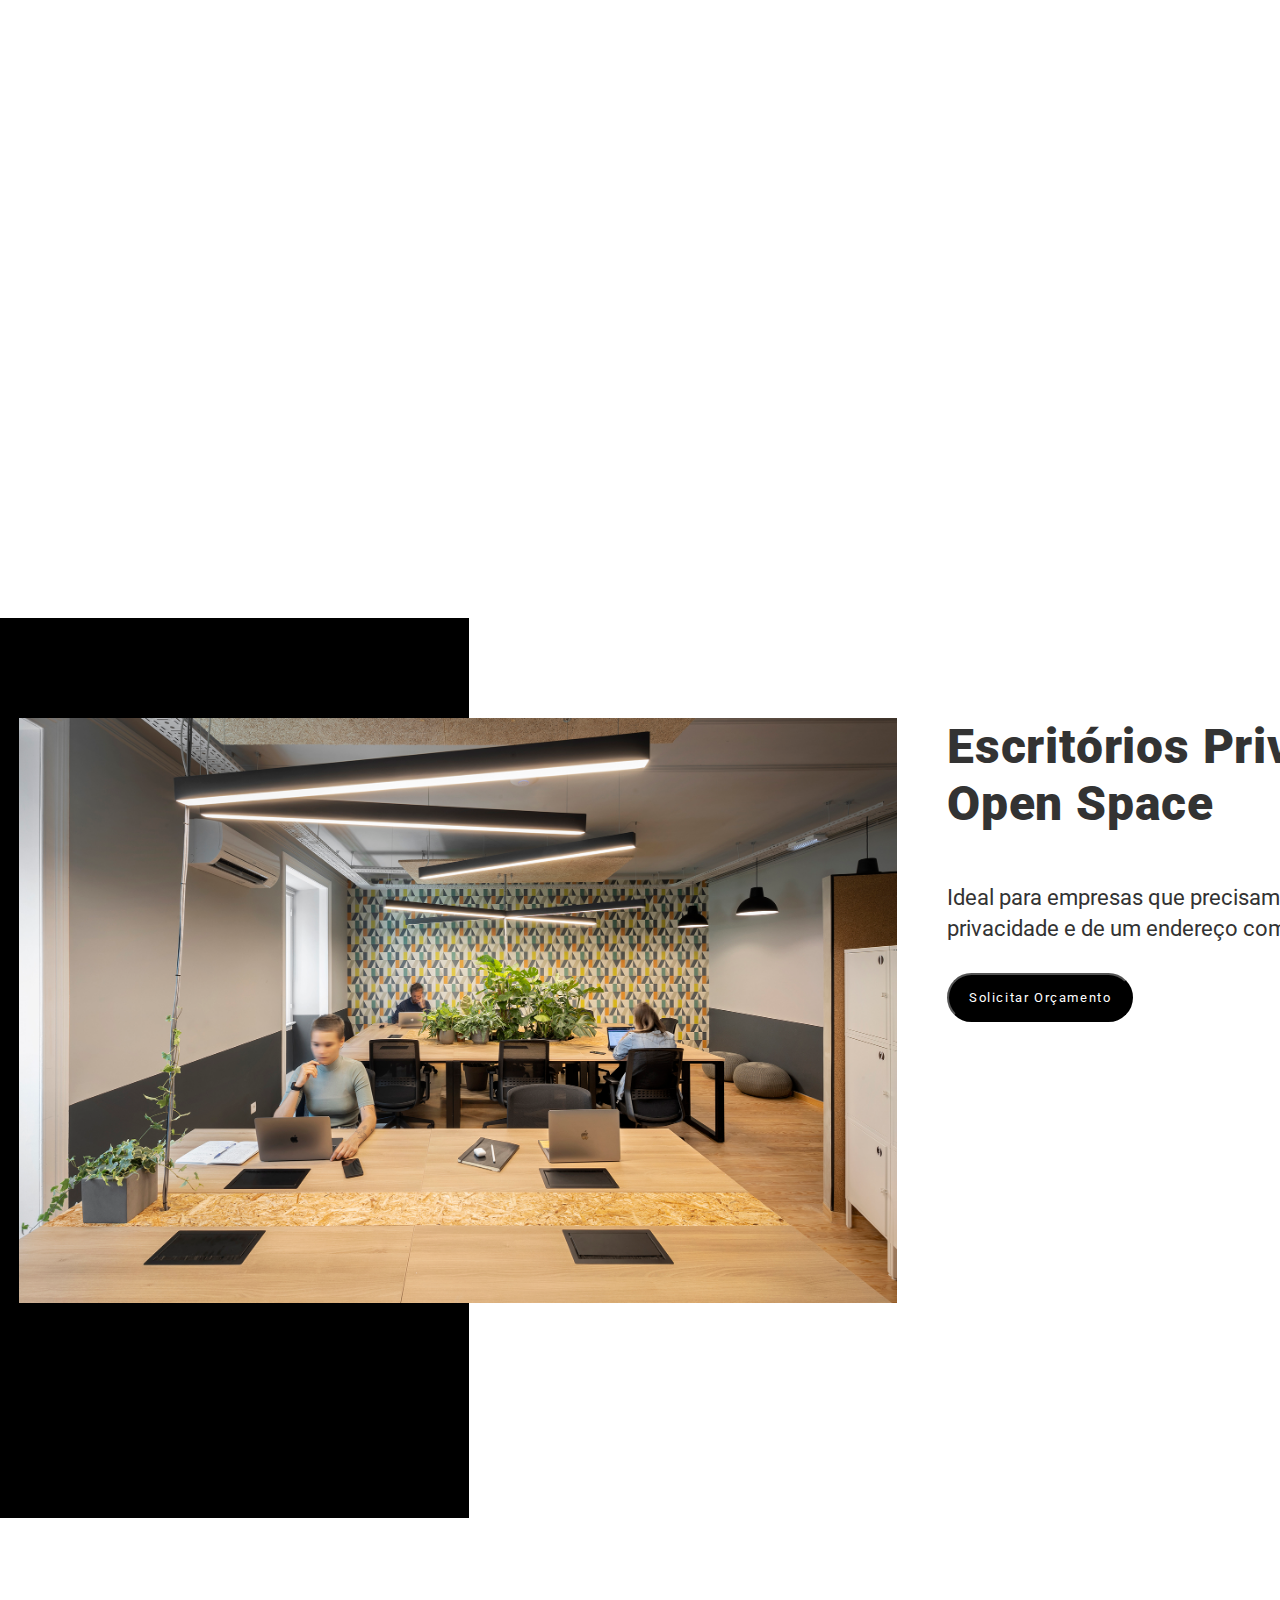
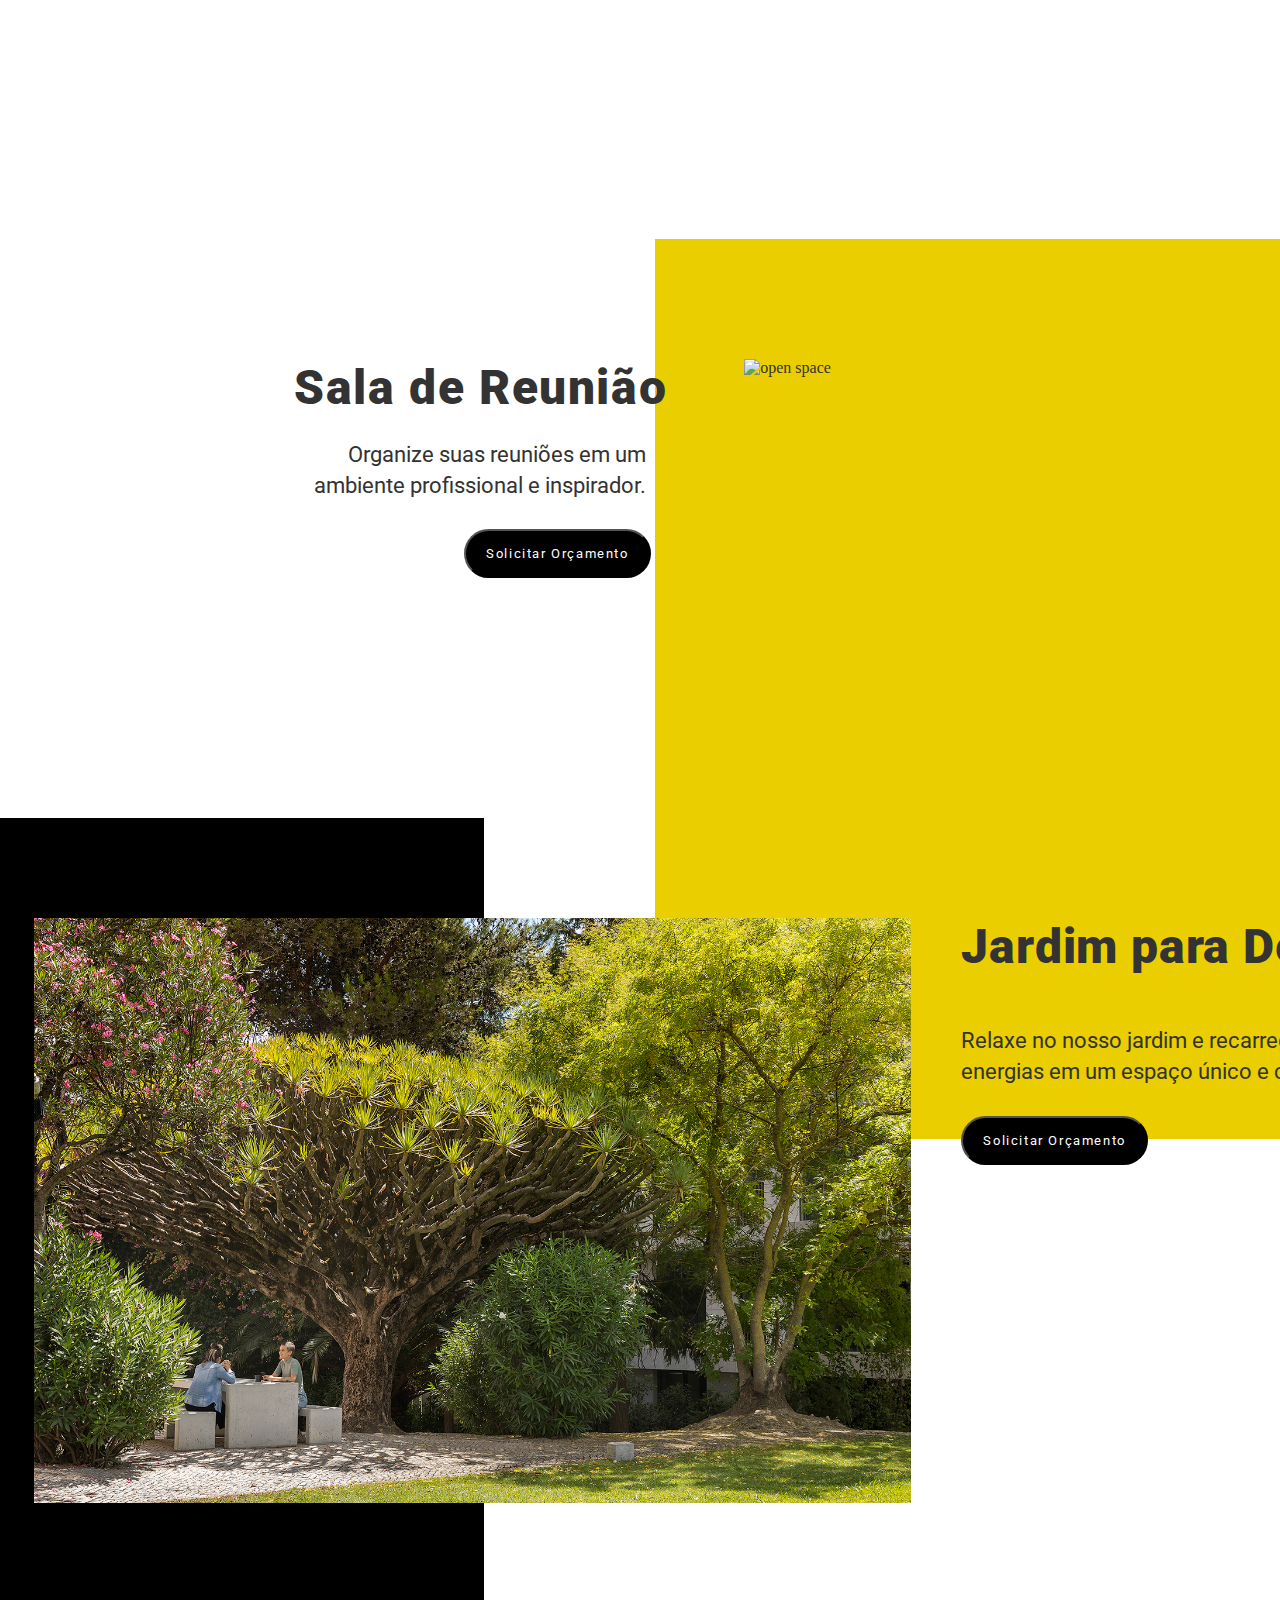
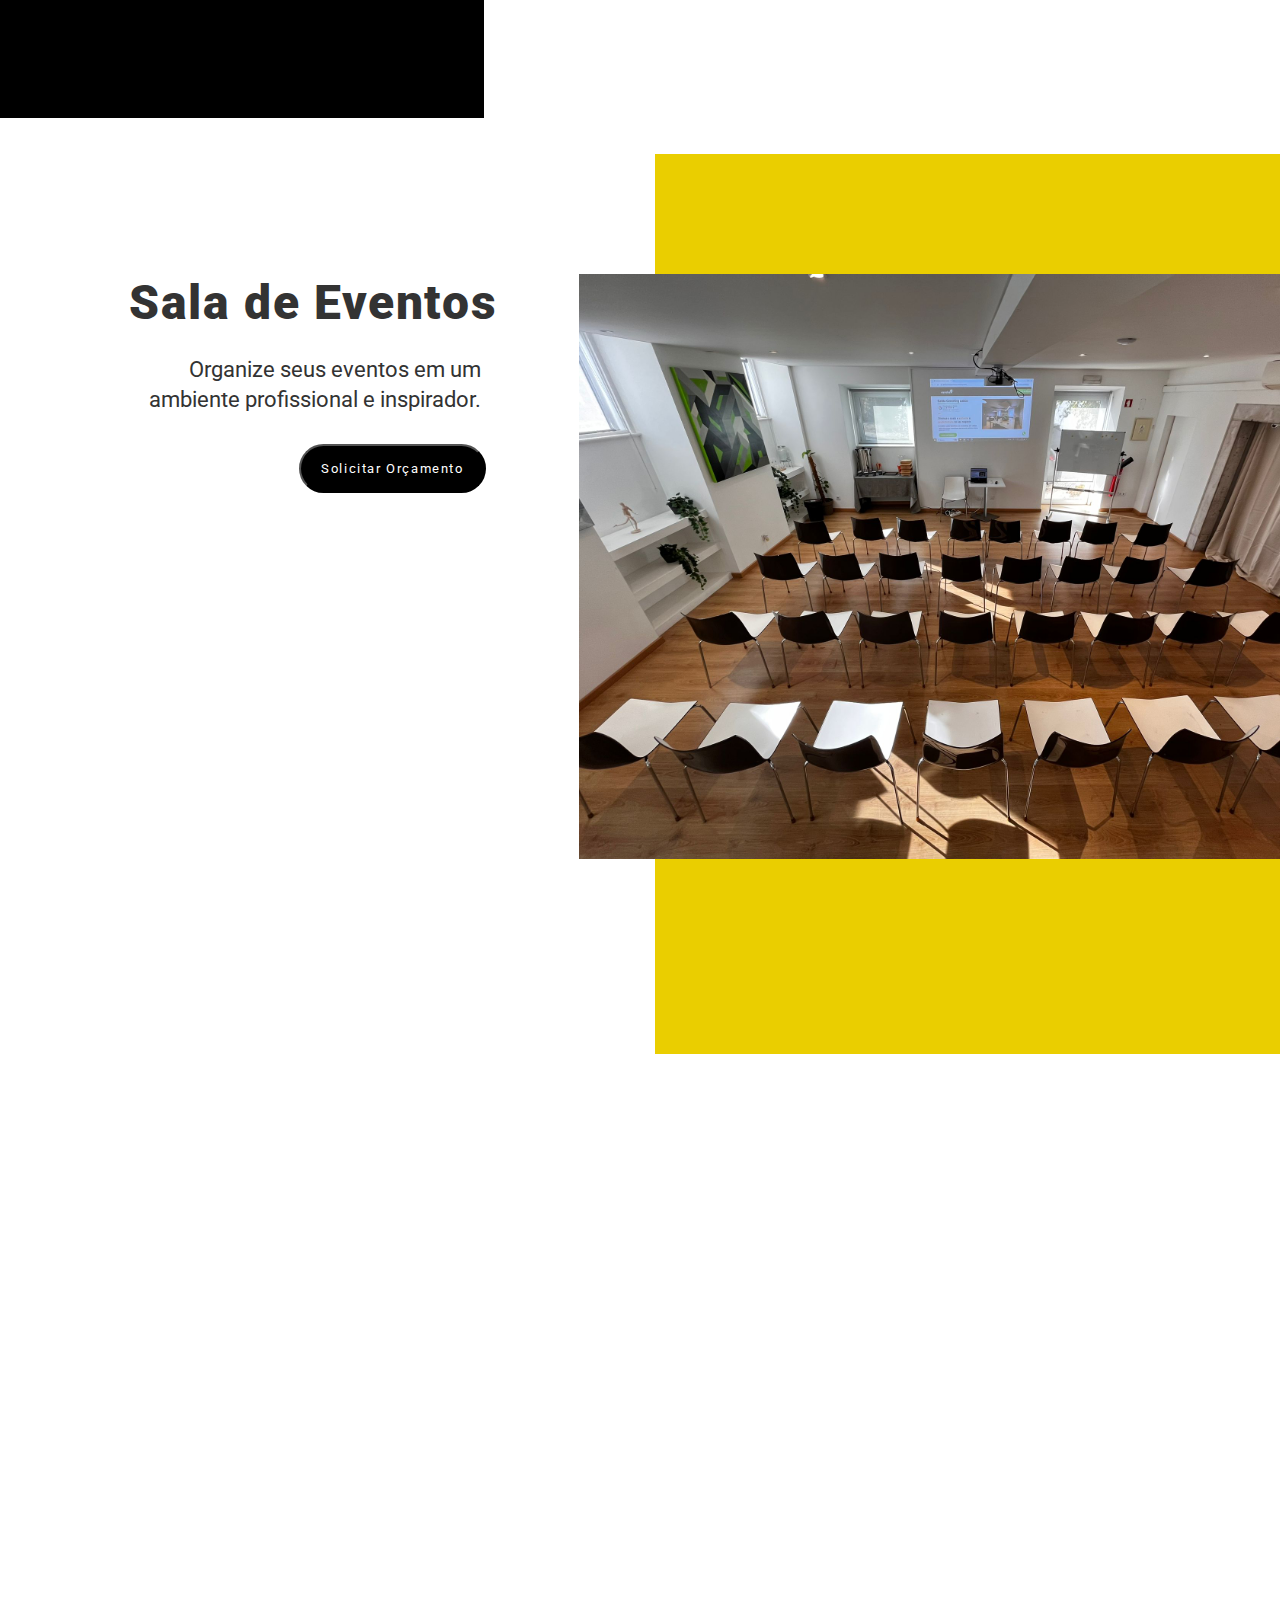
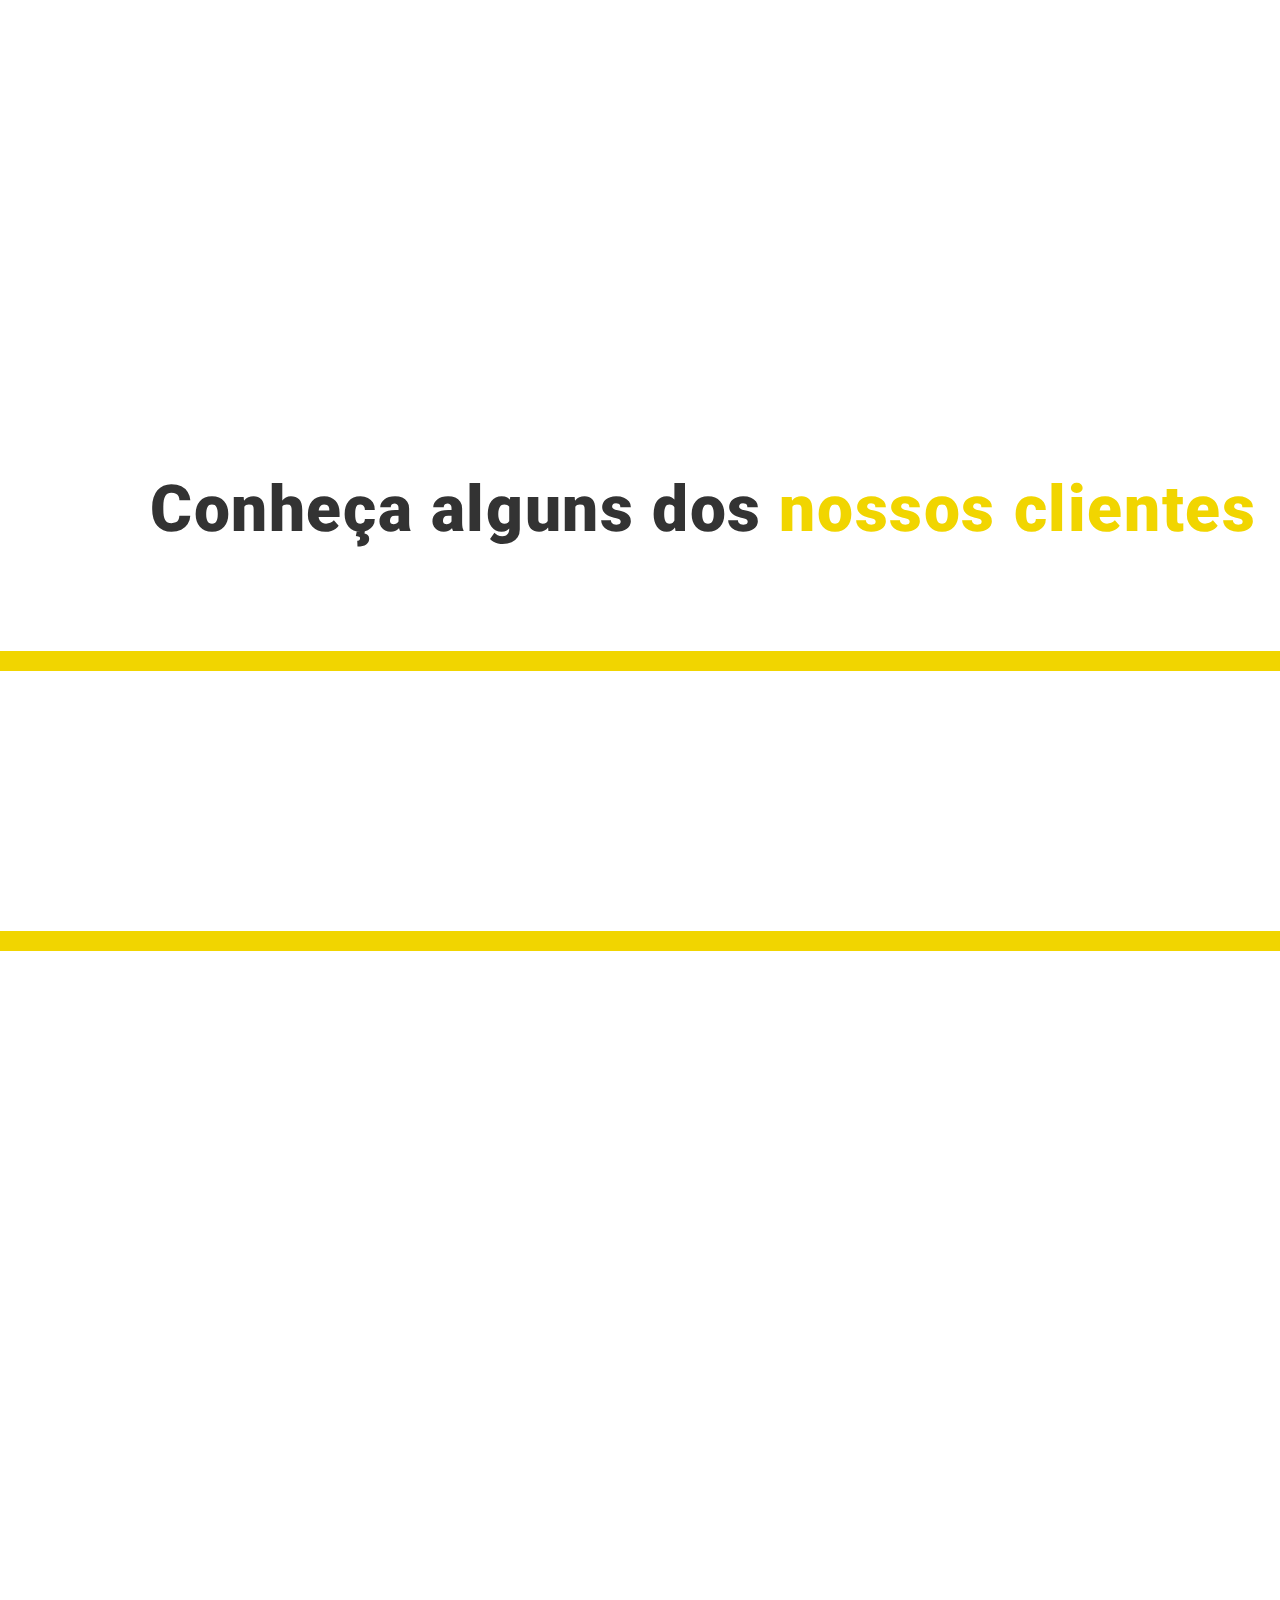
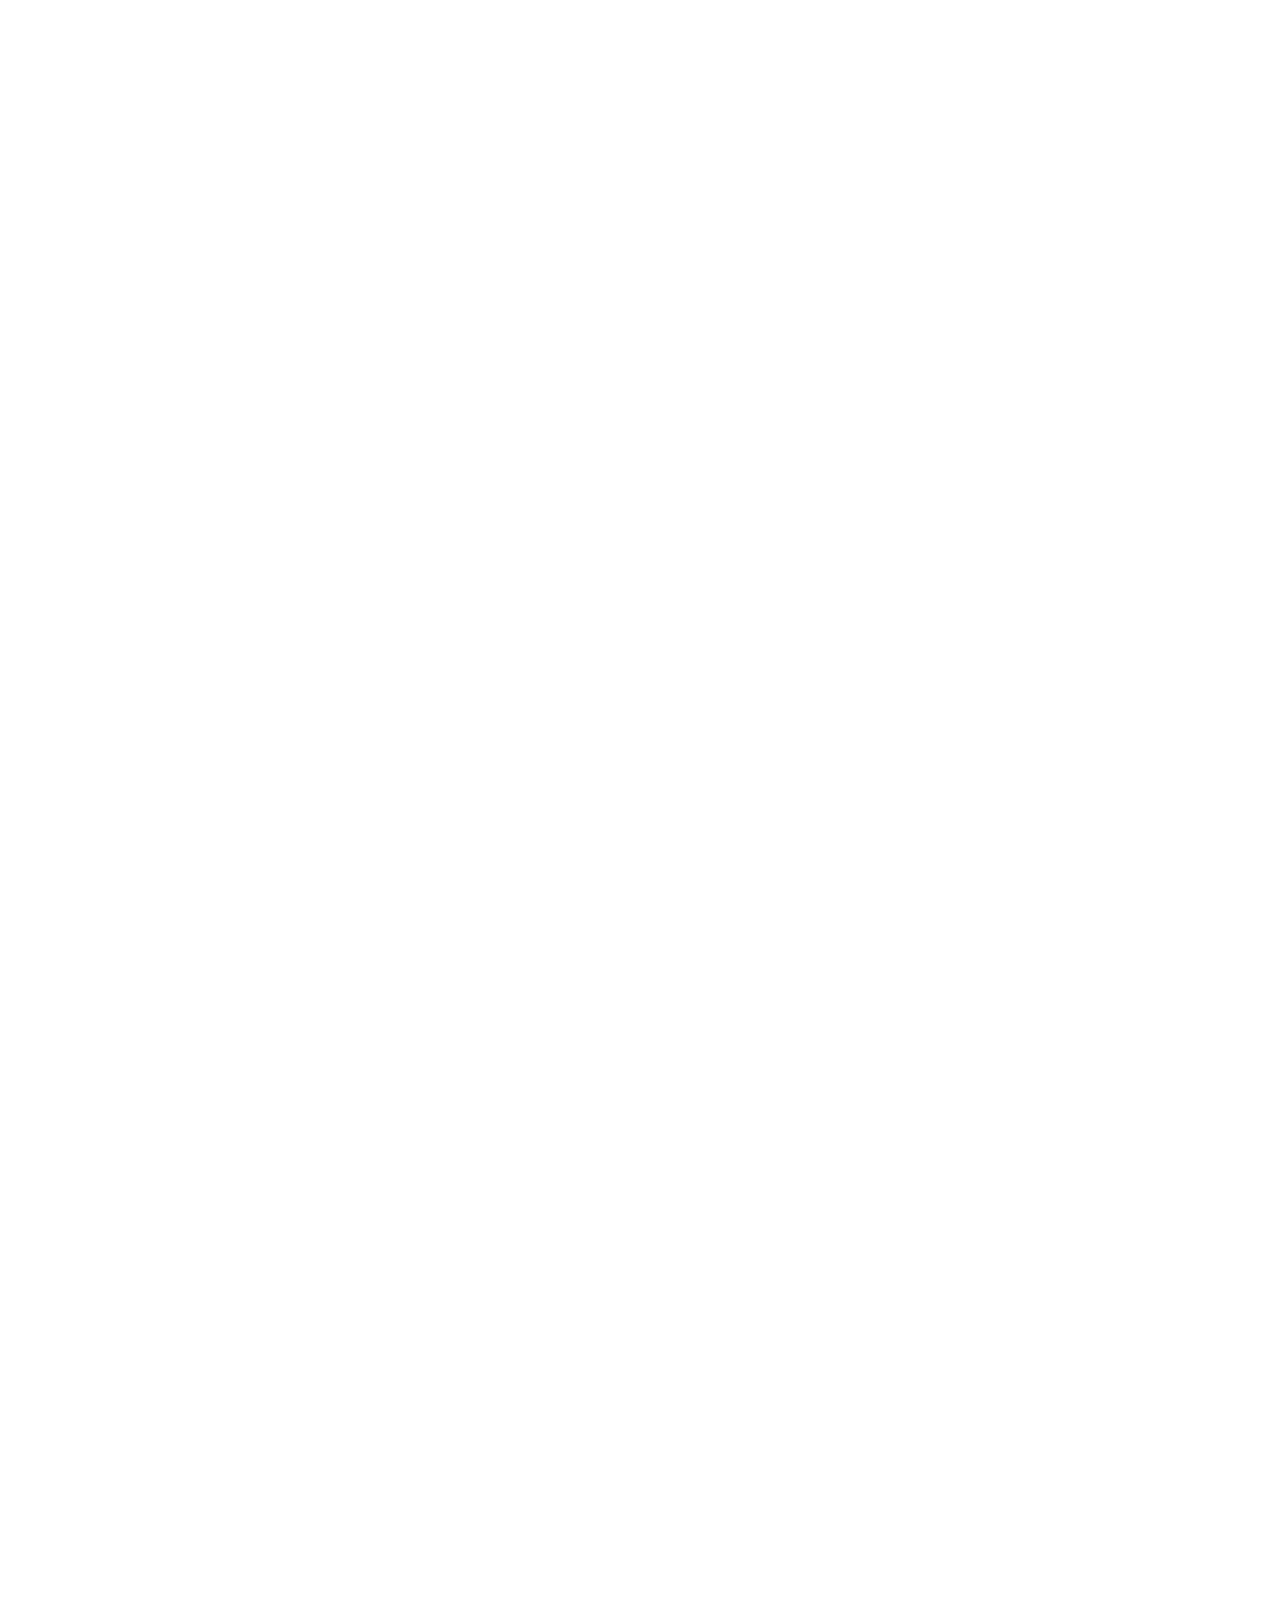
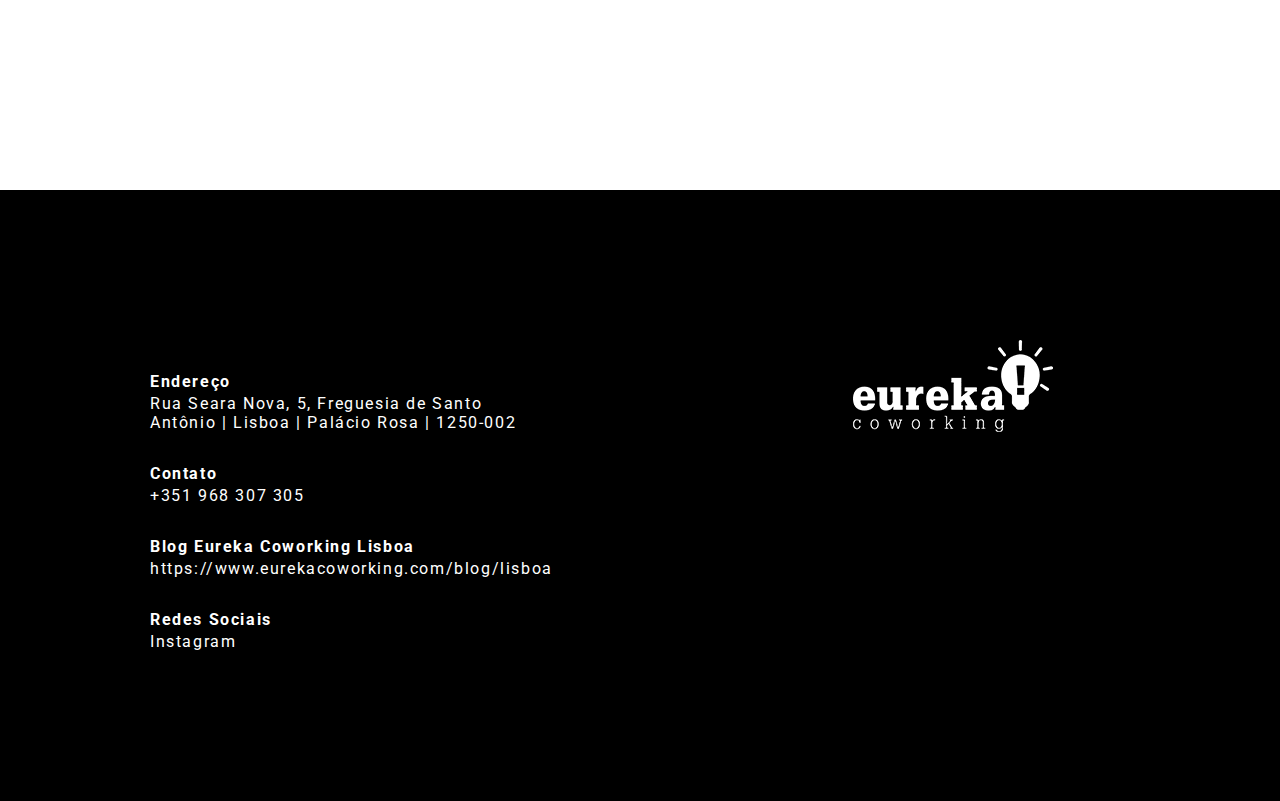
==== commit e22e5799: "mobile detalhes" ====
--- a/index.html
+++ b/index.html
@@ -10,6 +10,7 @@
   <meta name="description" content="Escritórios com jardim incrível bem no centro de Lisboa. Temos salas privadas, compartilhadas, salas de reunião, escritórios virtuais e espaço para eventos.">
   <meta name="keywords" content="coworking lisboa, coworking centro lisboa, eureka coworking, coworking, escritorios lisboa, escritorios marques de pombal">
   <meta rel="icon" href="favicon.ico">
+  <link rel="shortcut icon" href="./FOTOS/1-002a4389.ico" />
   <link rel="stylesheet" href="./CSS/style.css">
 
   <meta property="og:title" content="Eureka Coworking">
@@ -94,7 +95,6 @@
       <!-- Segunda linha (intercalado) -->
       <div class="right">
         <div class="detalheRight-bg"></div>
-
         <div class="detalheRight-info">
           <h3>Sala de Reunião</h3>
           <p>Organize suas reuniões em um <br> ambiente profissional e inspirador.</p>
@@ -120,14 +120,14 @@
       </div>
       <!-- Quarta linha (de volta para a direita) -->
       <div class="right" id="right">
-        <div class="detalheRight-img" id="detalheRight-img">
-          <img src="./FOTOS/5.jpeg" alt="reunião">
-        </div>
+        <div class="detalheRight-bg" id="detalheRight-bg"></div>
         <div class="detalheRight-info" id="detalheRight-info">
           <h3>Sala de Eventos</h3>
           <p>Organize seus eventos em um <br> ambiente profissional e inspirador.</p>
           <button class="detalheRight-btn" id="detalehRight-btn" type="button">Solicitar Orçamento</button>
-          <div class="detalheRight-bg" id="detalheRight-bg"></div>
+          <div class="detalheRight-img" id="detalheRight-img">
+            <img src="./FOTOS/5.jpeg" alt="reunião">
+          </div>
         </div>
       </div>
 
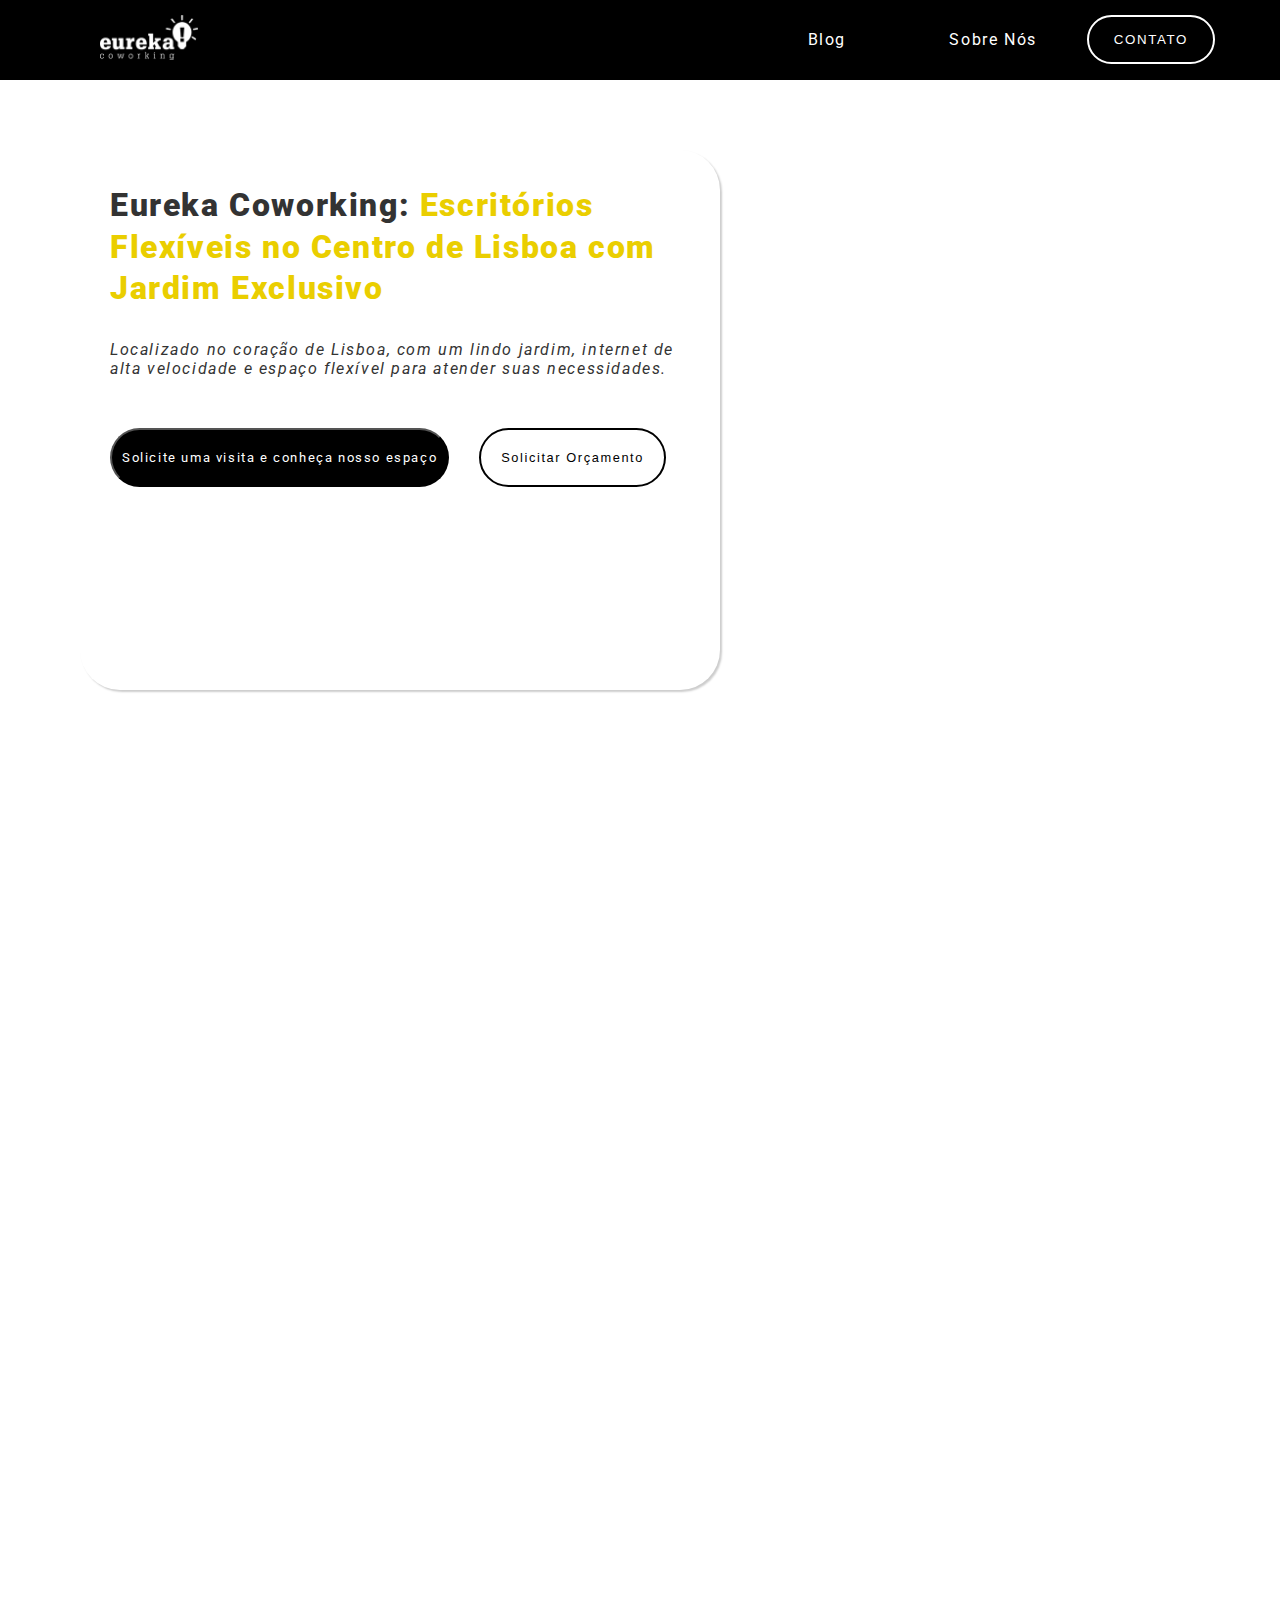
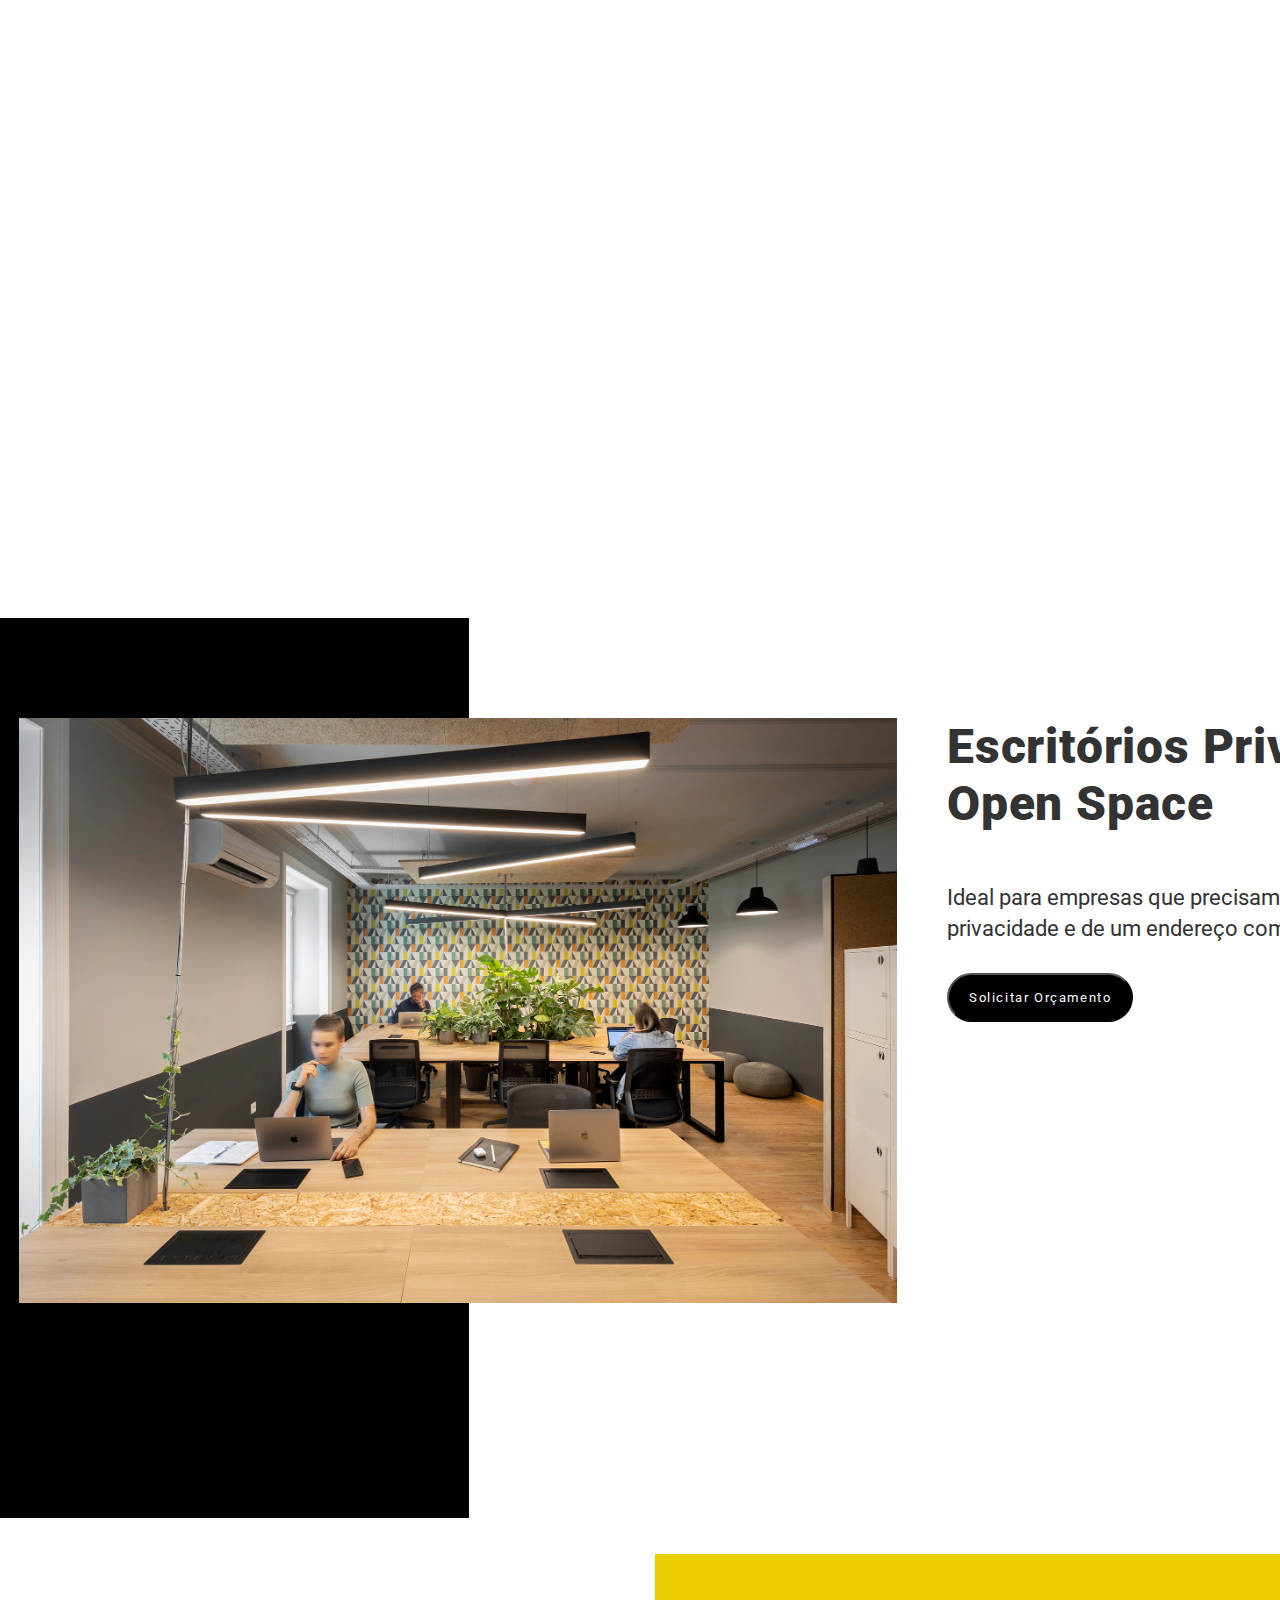
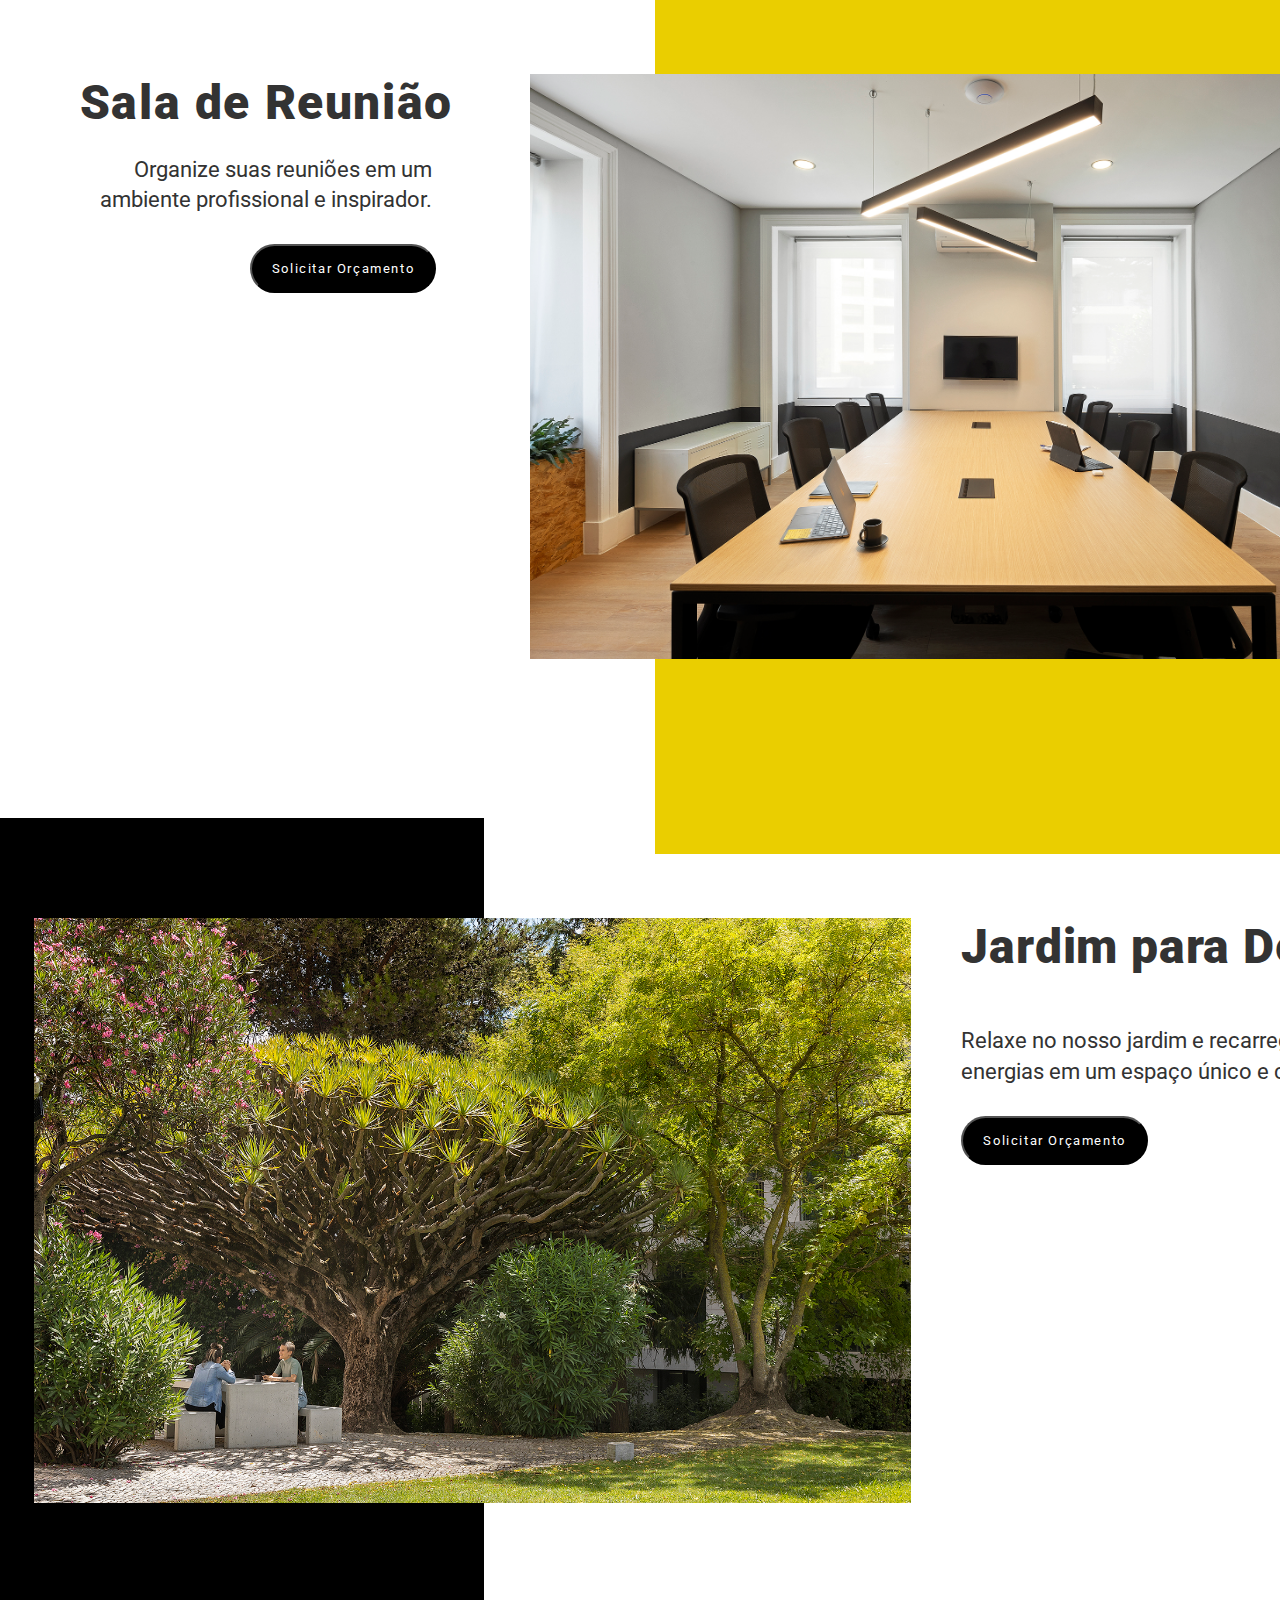
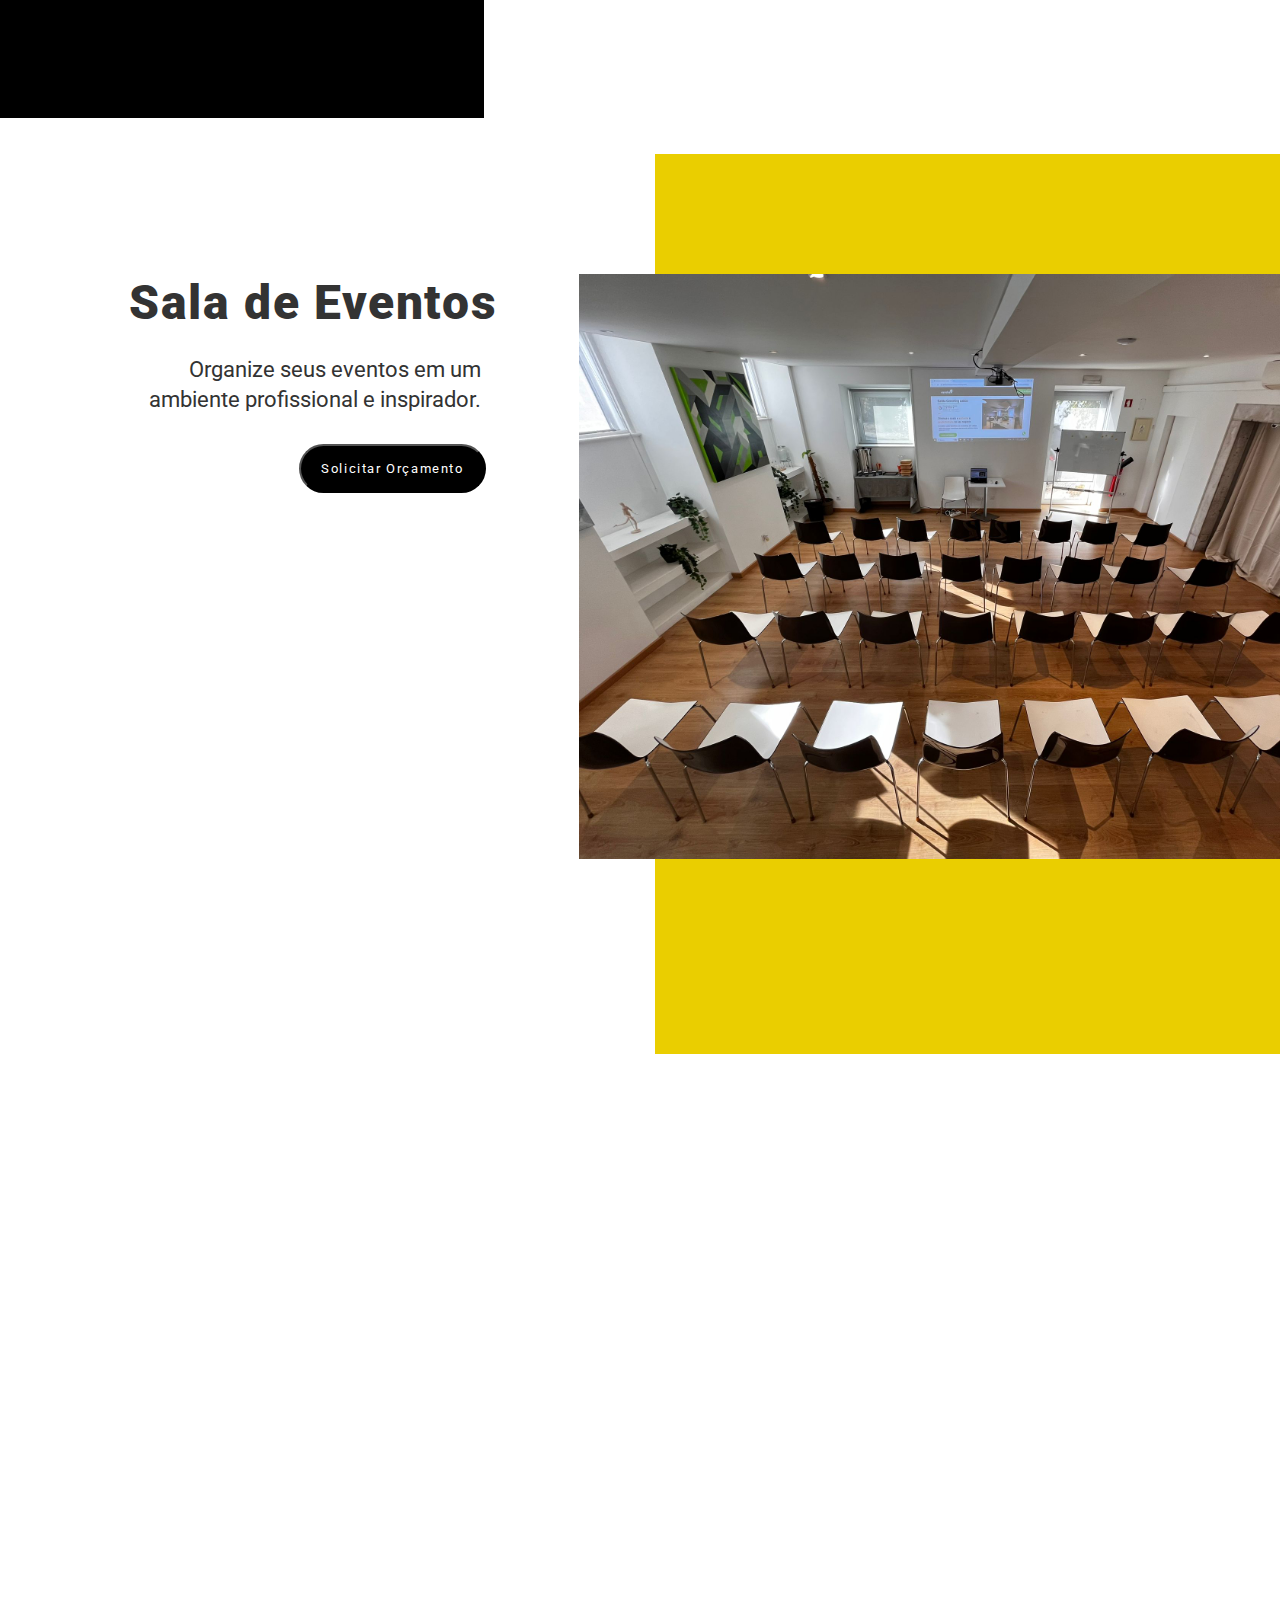
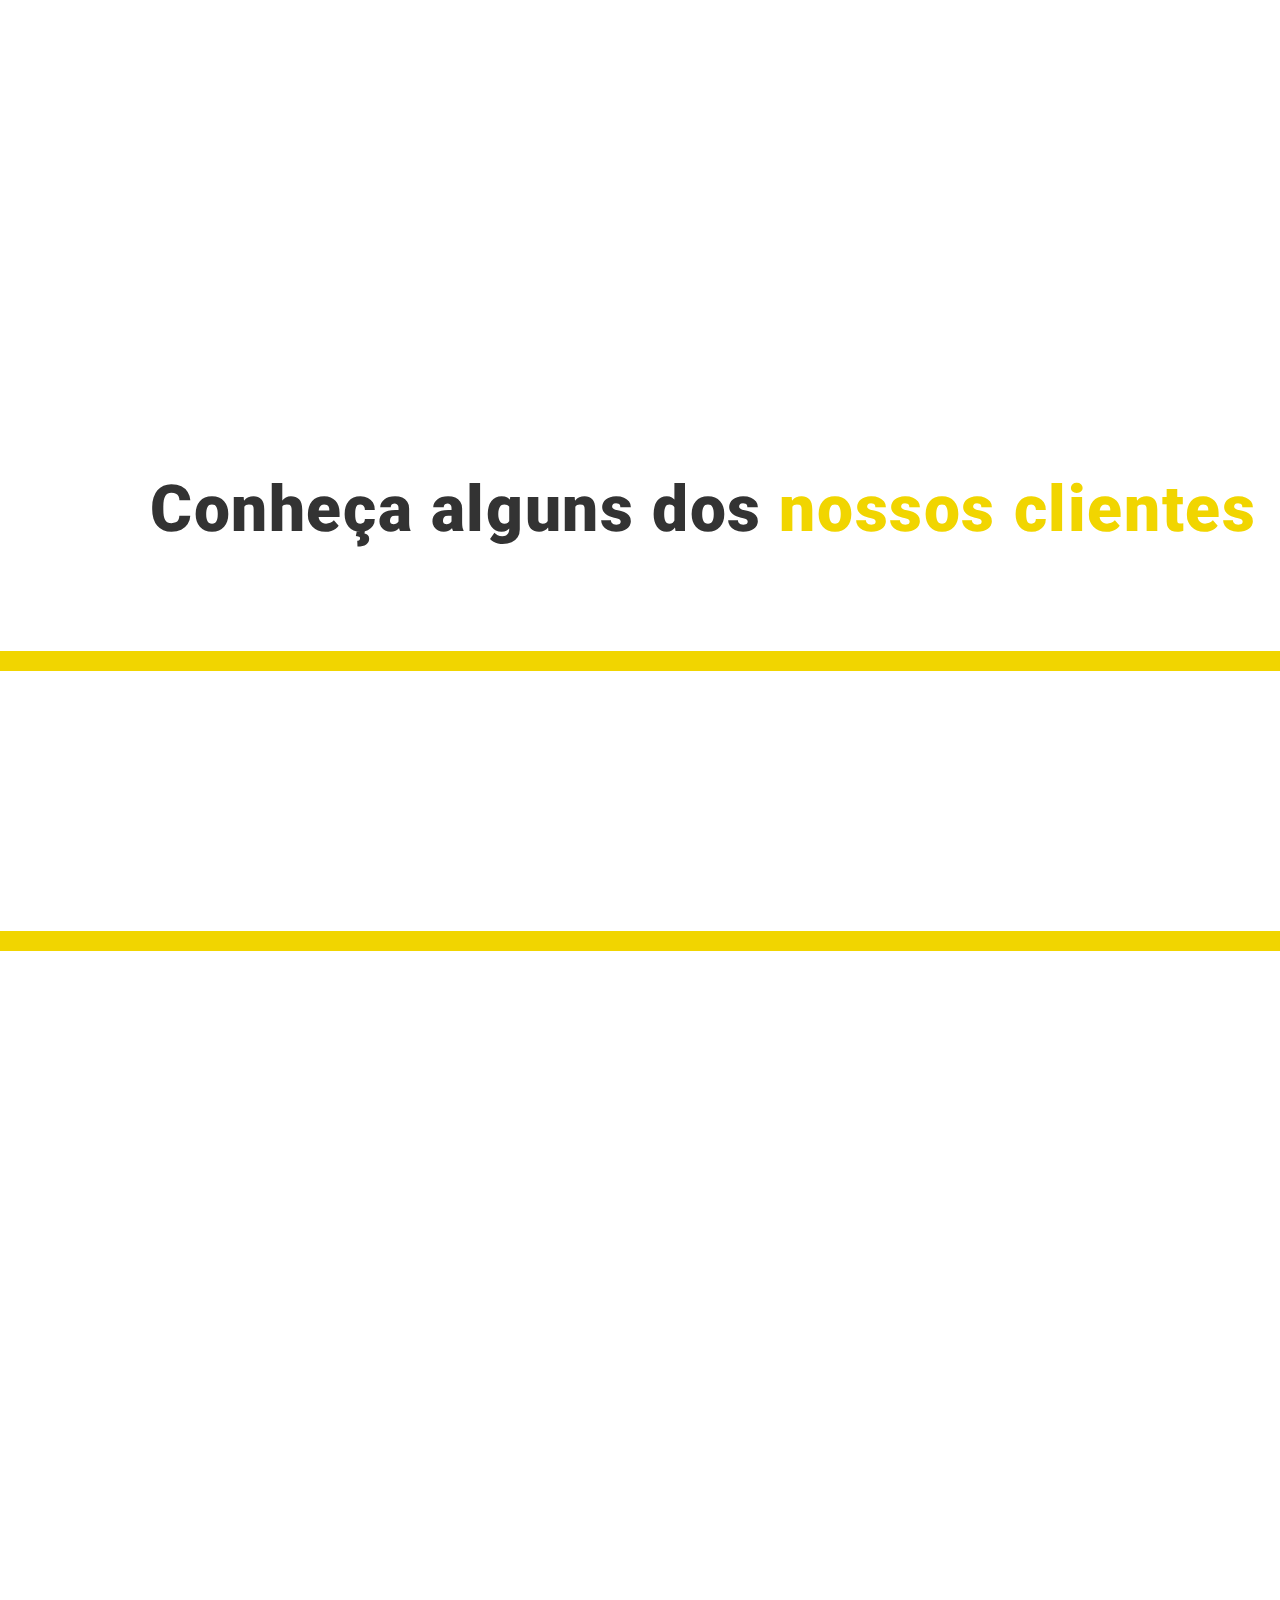
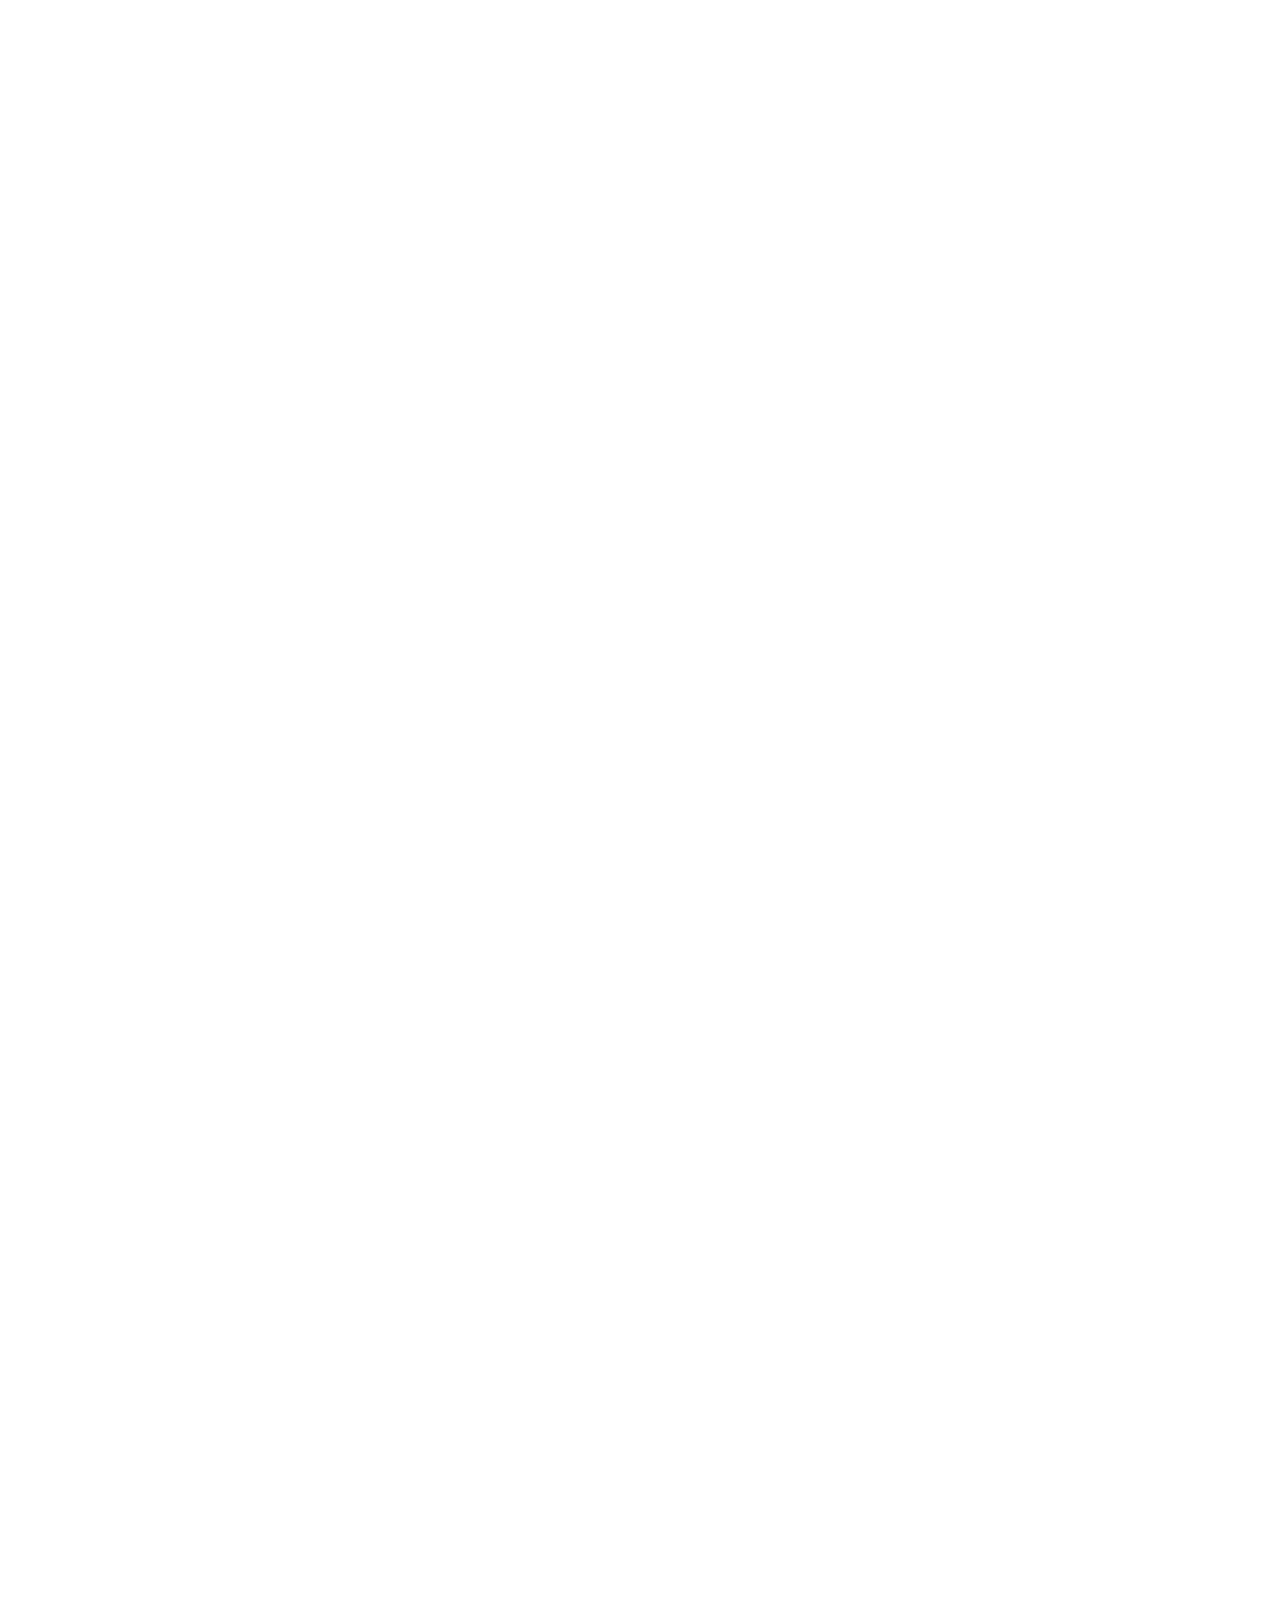
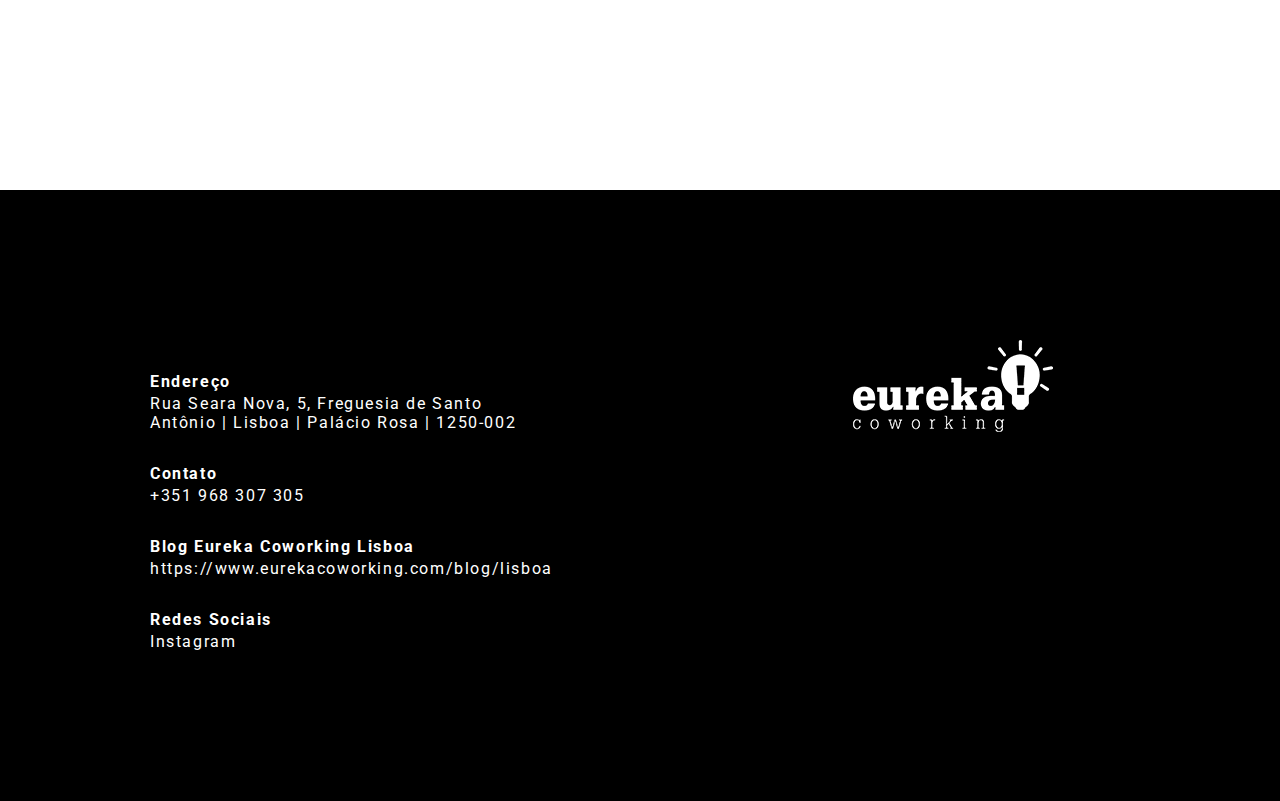
==== commit dc23effa: "teste2" ====
--- a/index.html
+++ b/index.html
@@ -100,7 +100,7 @@
           <p>Organize suas reuniões em um <br> ambiente profissional e inspirador.</p>
           <button class="detalheRight-btn" type="button">Solicitar Orçamento</button>
           <div class="detalheRight-img">
-            <img src="./FOTOS/Sala de reunião01.jpg" alt="open space">
+            <img src="./FOTOS/Sala de reuniao01.jpg" alt="open space">
           </div>
 
         </div>
@@ -145,7 +145,7 @@
           <img src="./FOTOS/Jardim02.jpg" class="gallery__img" alt="Image 3">
         </figure>
         <figure class="gallery__item gallery__item--4">
-          <img src="./FOTOS/Sala de reunião01.jpg" class="gallery__img" alt="sala de reunião">
+          <img src="./FOTOS/Sala de reuniao01.jpg" class="gallery__img" alt="sala de reunião">
         </figure>
         <figure class="gallery__item gallery__item--5">
           <img src="./FOTOS/palacete.jpeg" class="gallery__img" alt="palacete">
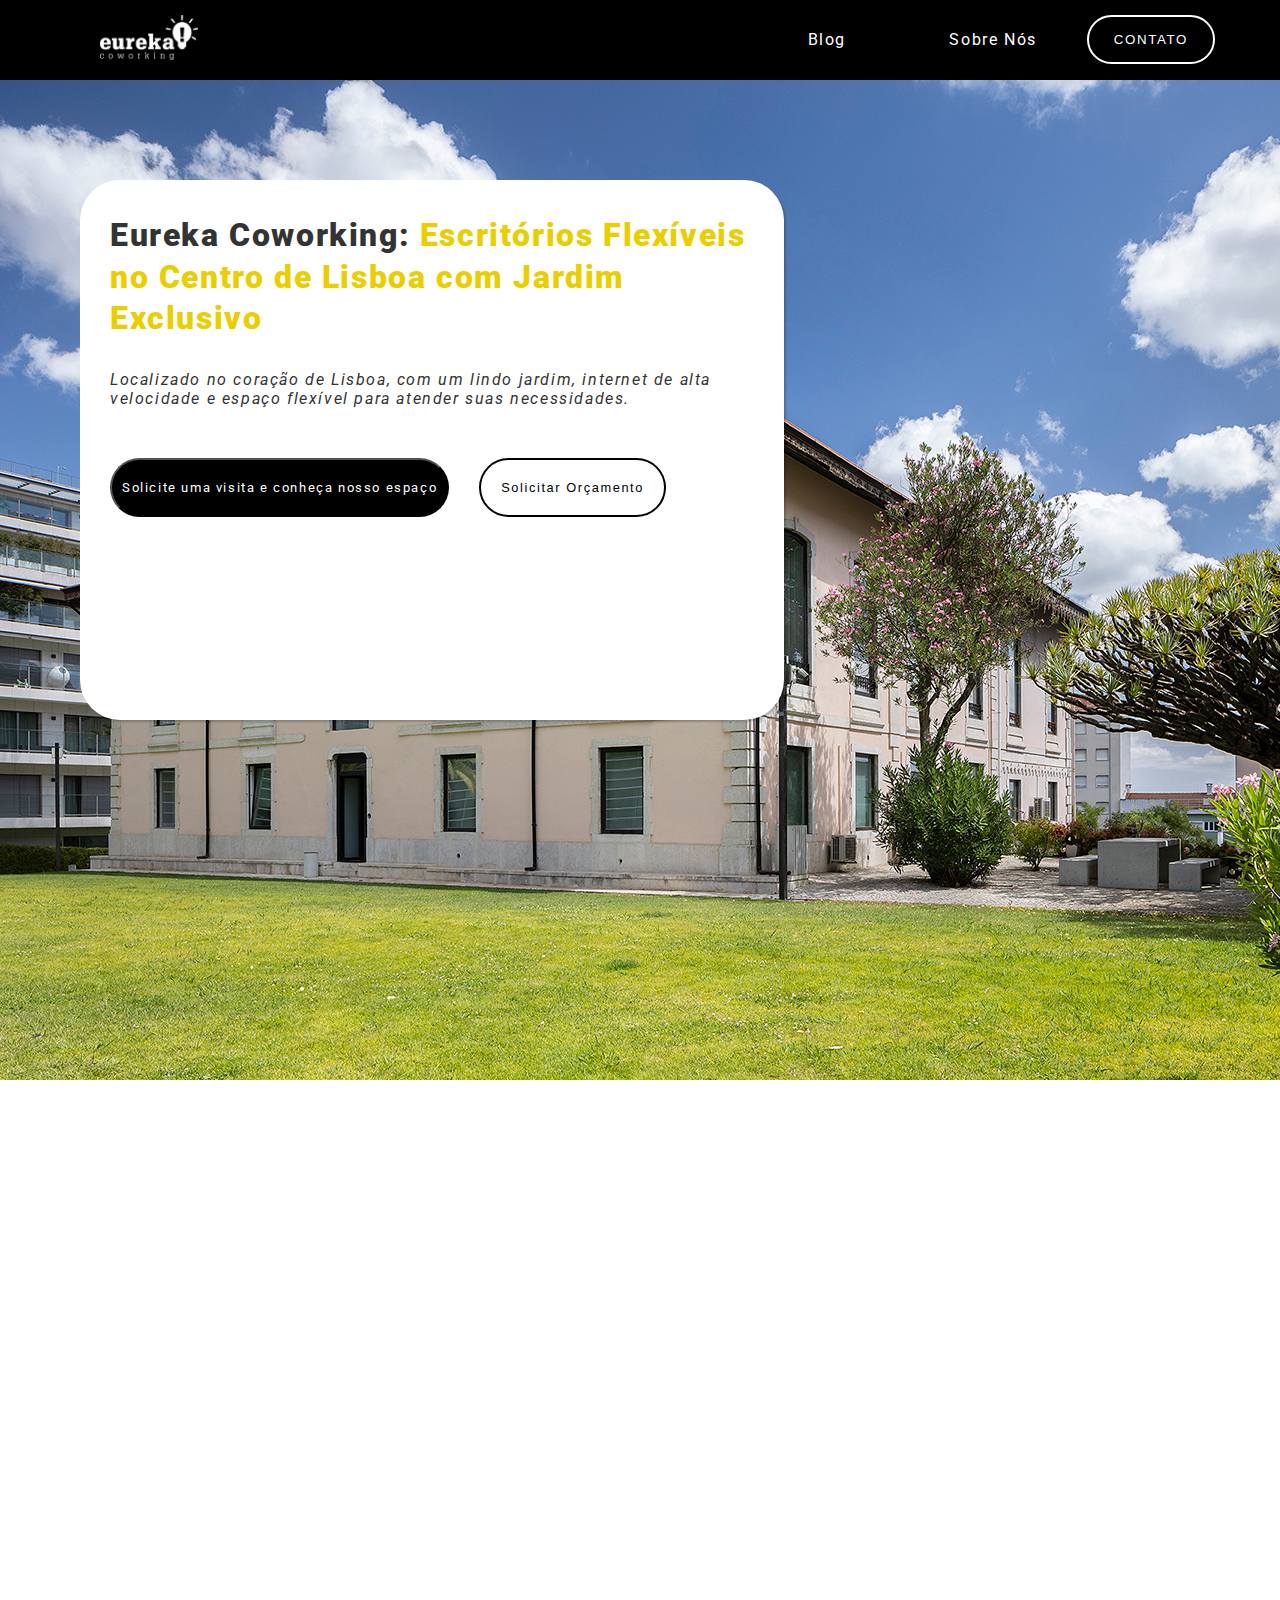
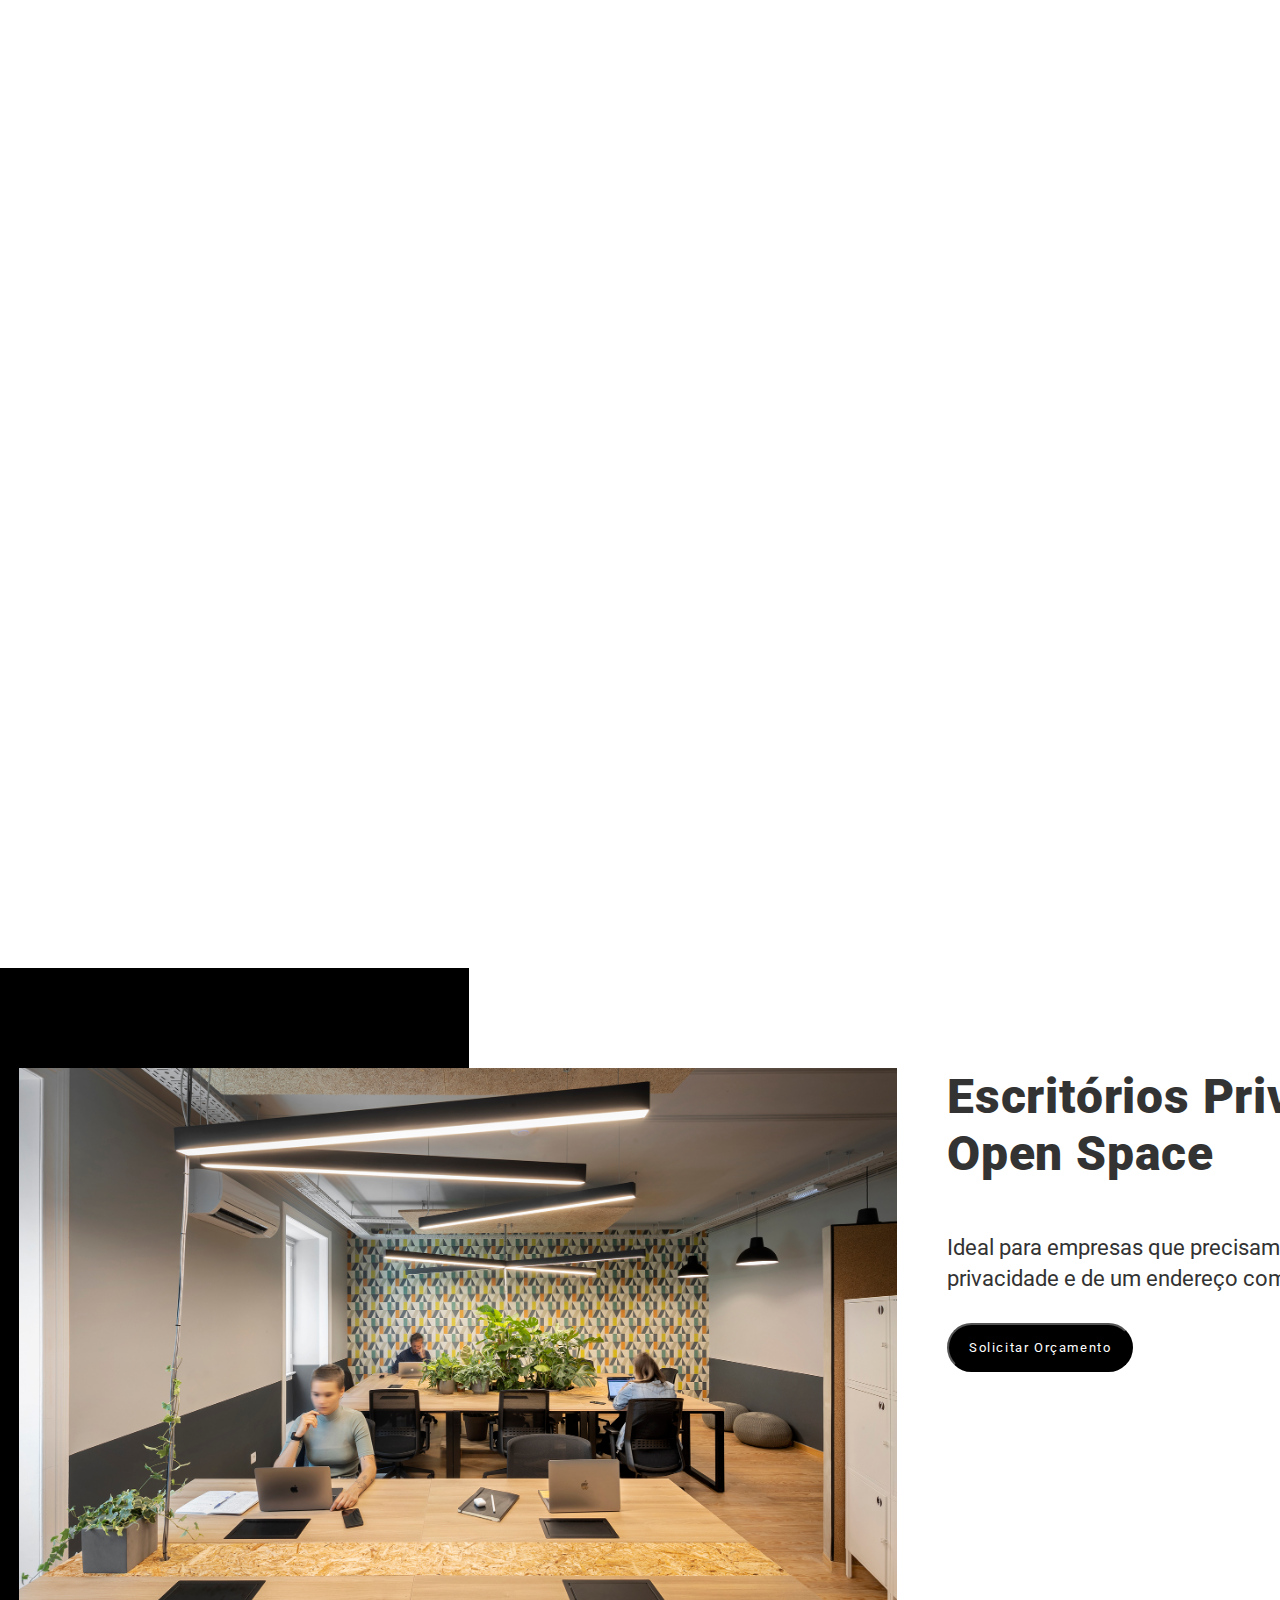
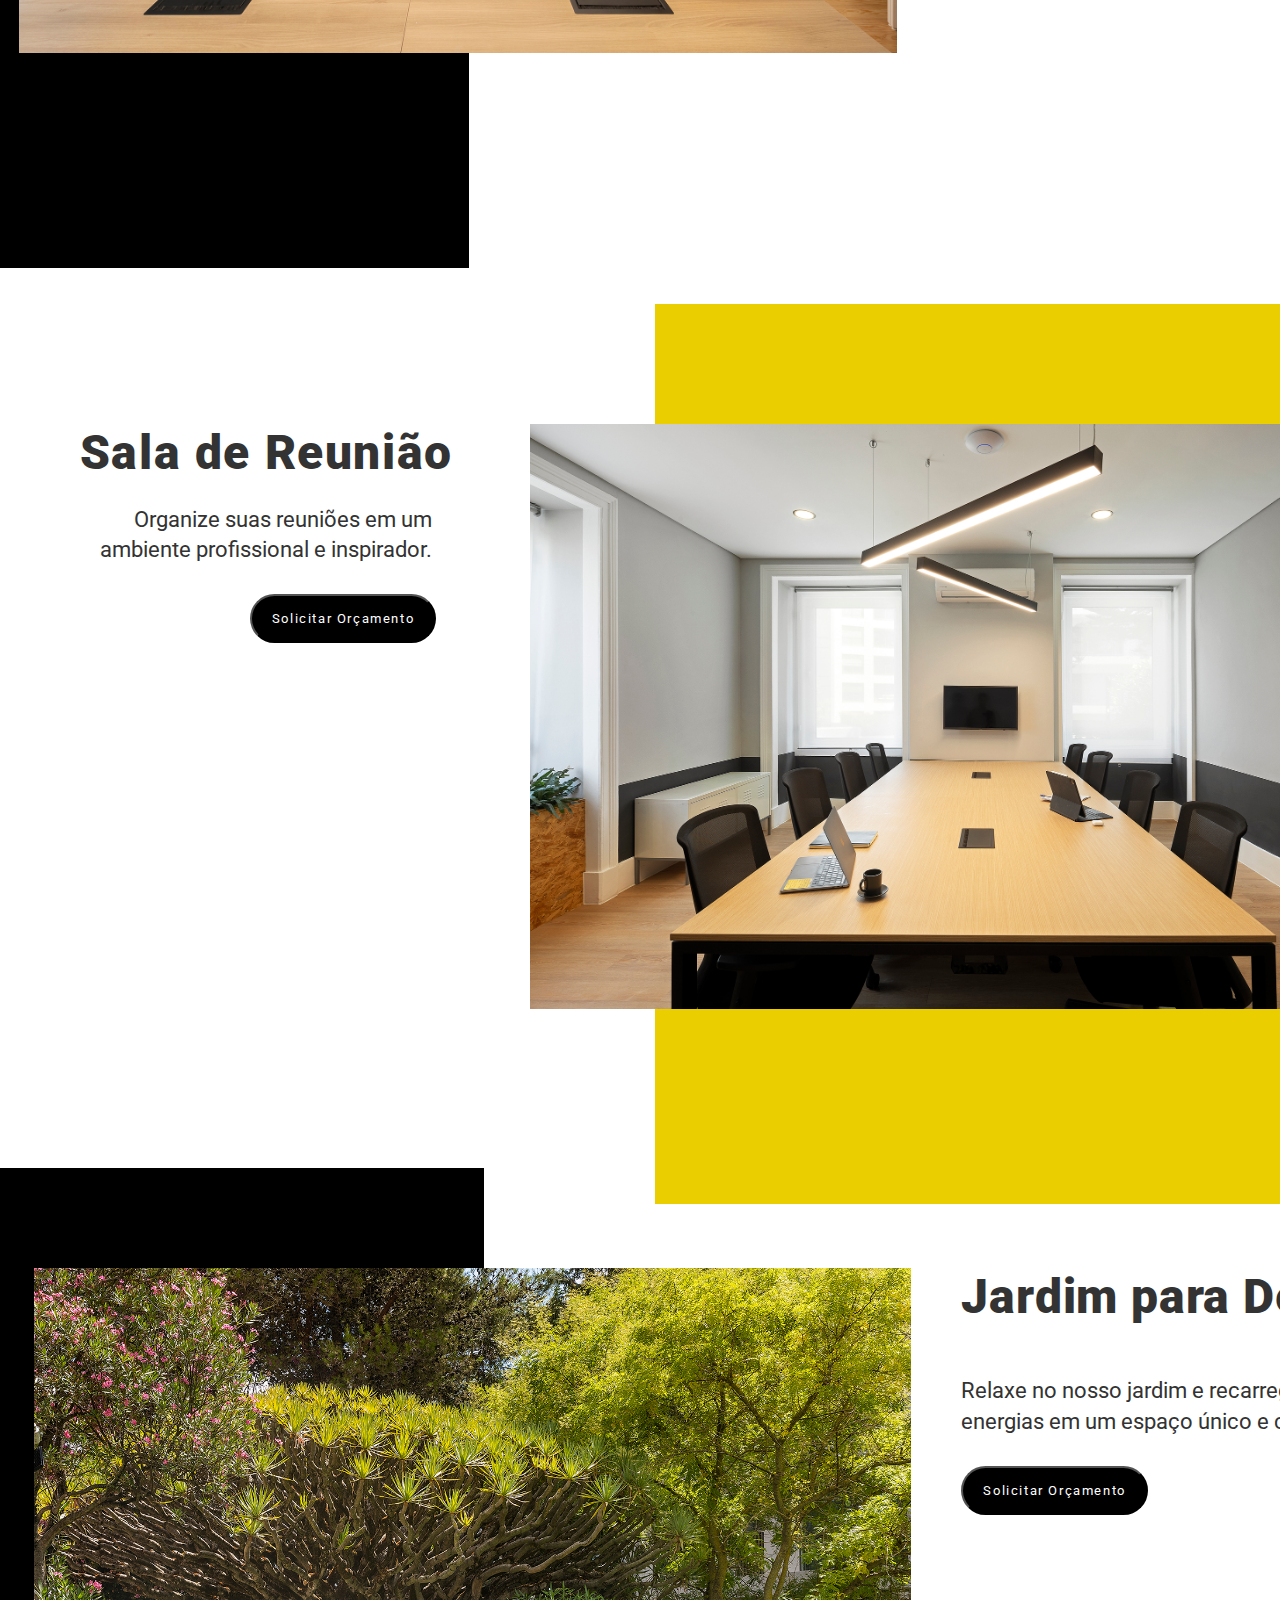
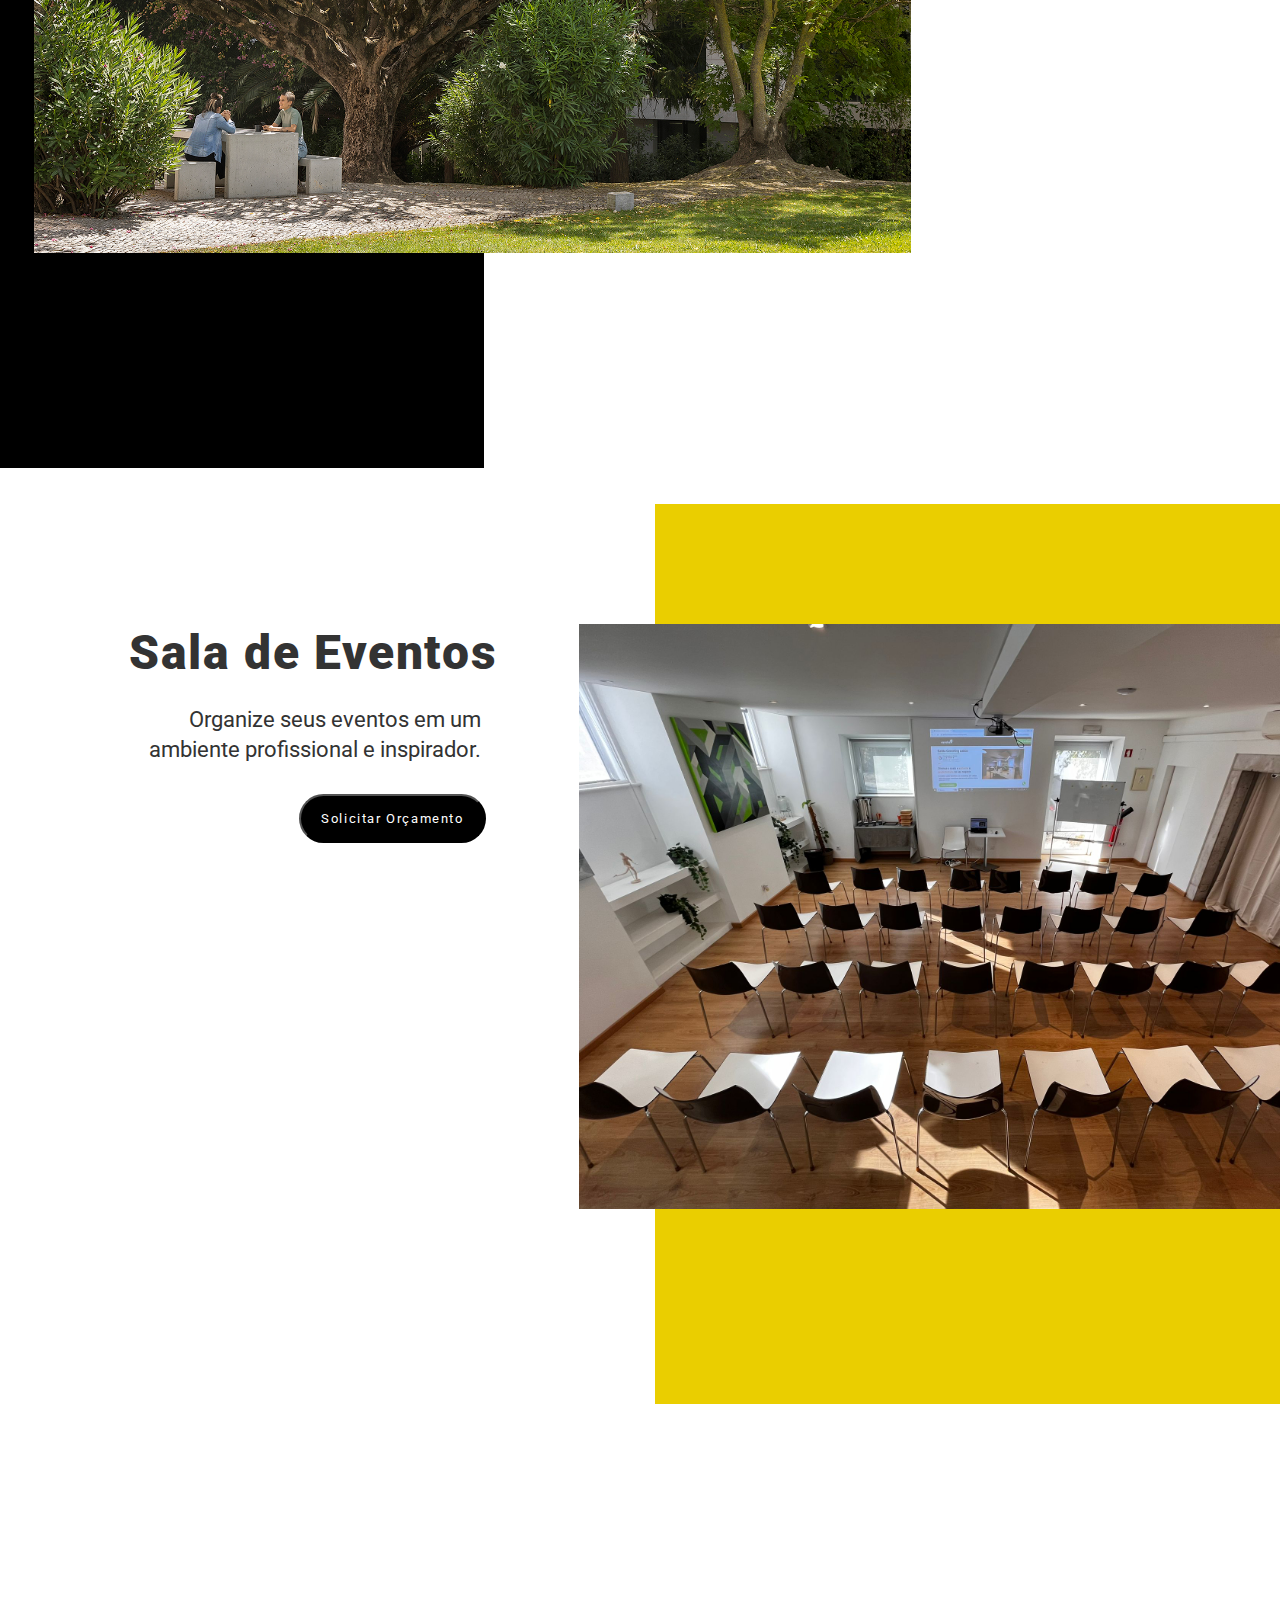
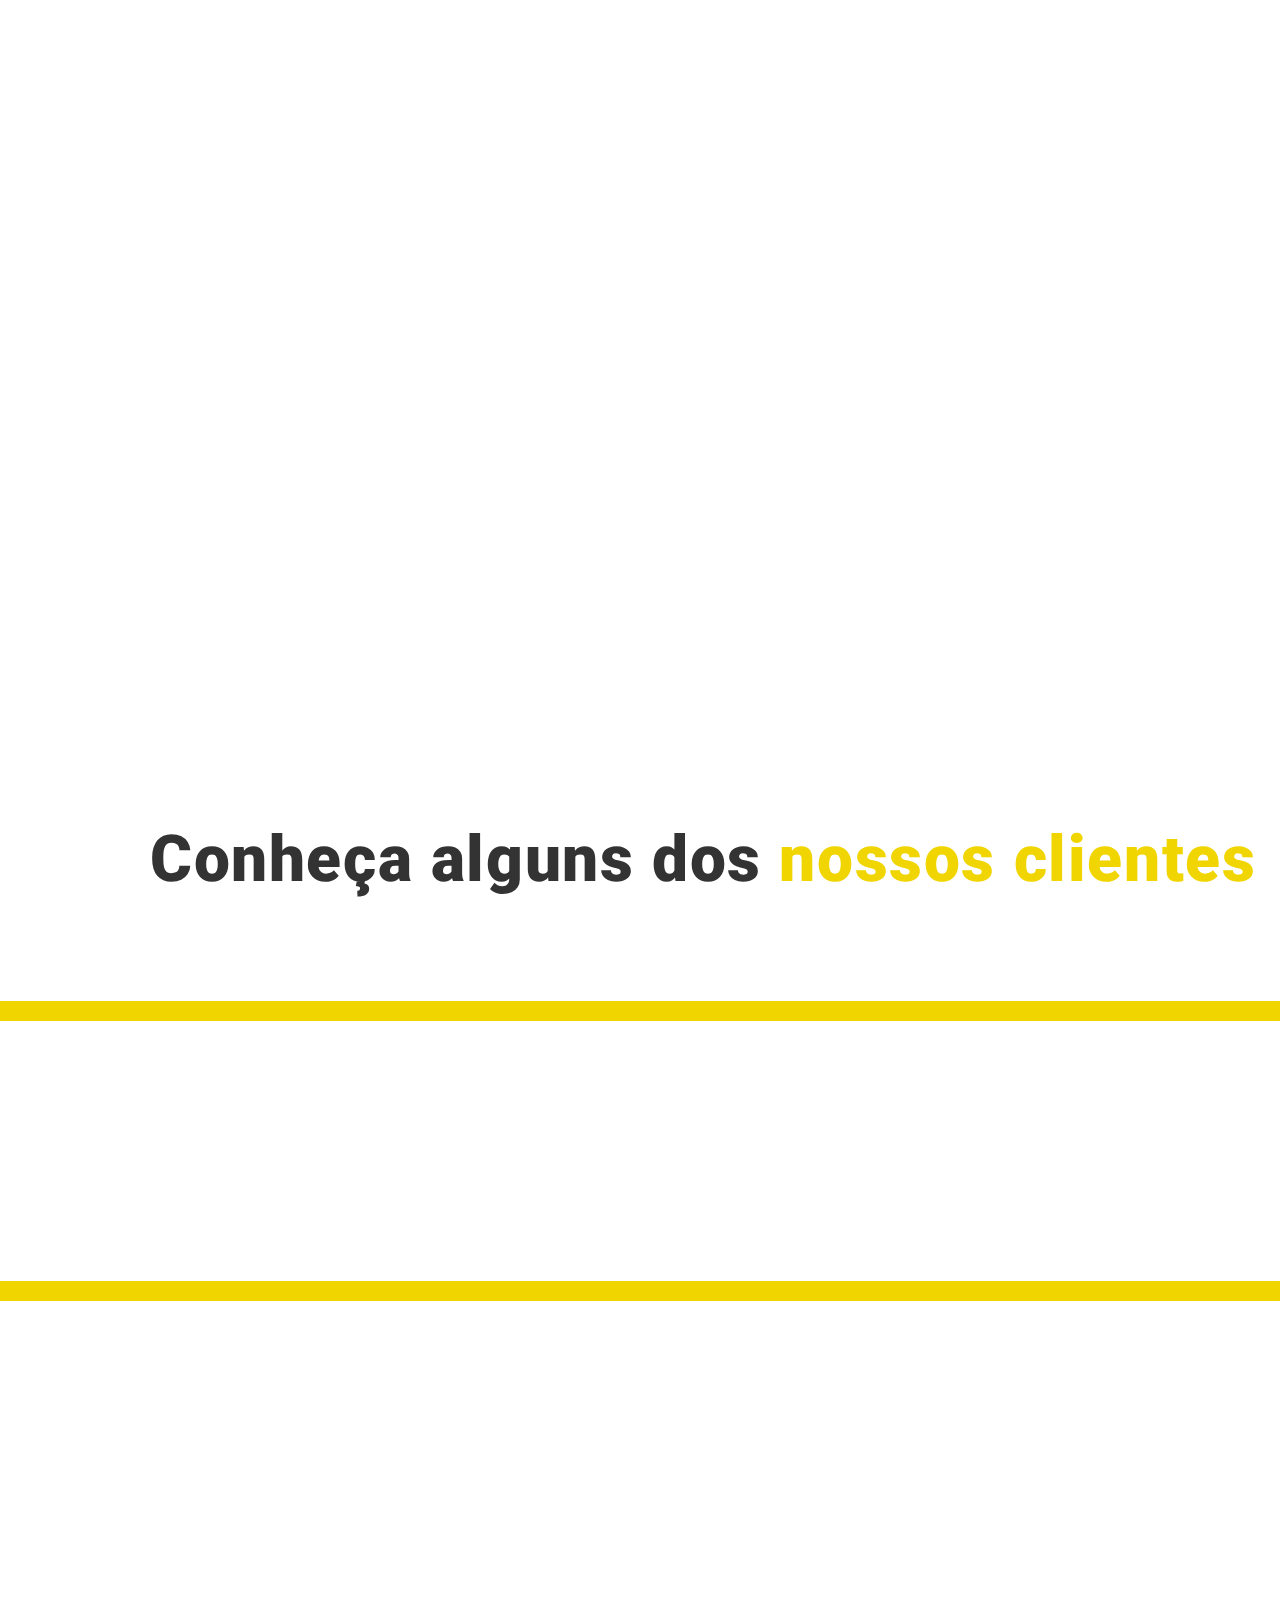
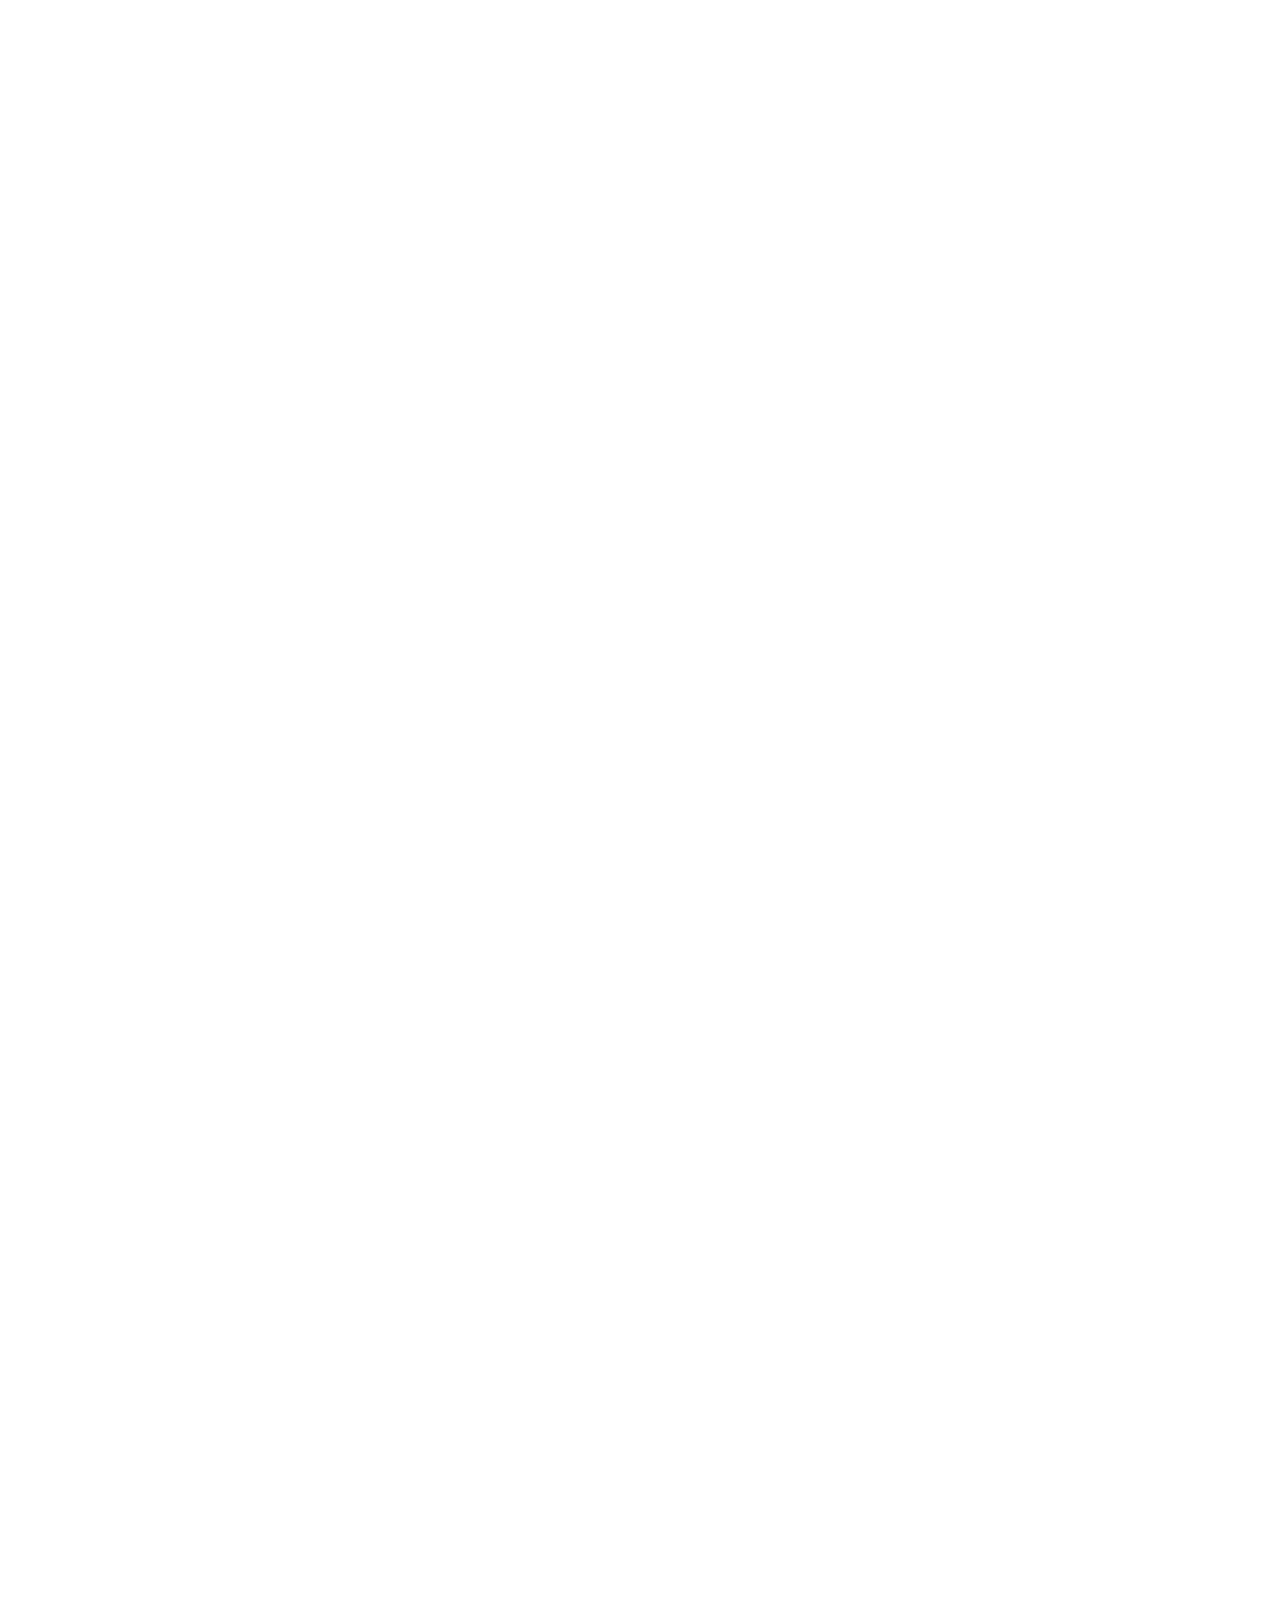
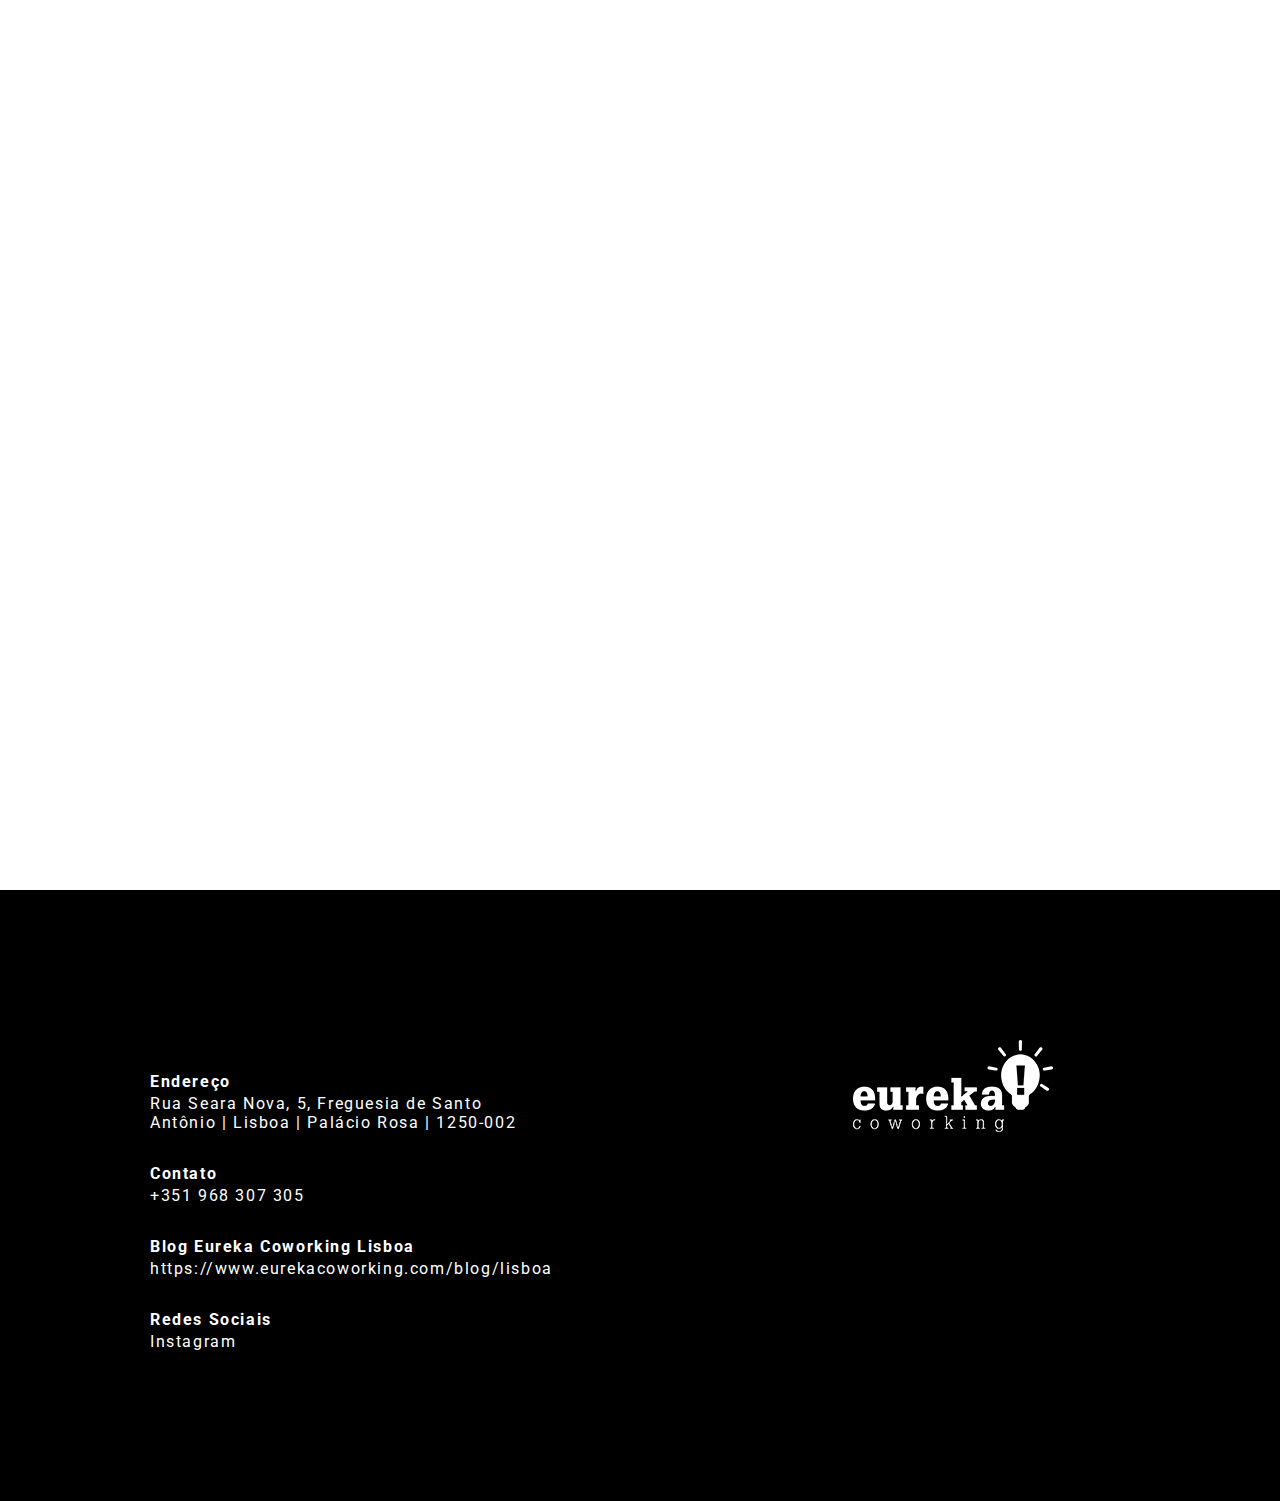
==== commit 24e8743d: "final" ====
--- a/index.html
+++ b/index.html
@@ -36,7 +36,7 @@
       <ul class="menu-hamburguer">
         <li class="item-hamburguer">Blog Lisboa</li>
         <li class="item-hamburguer">Eureka Brasil</li>
-        <li><a href="#orcamento"><button type="button" class="btn1-hamburguer">ORÇAMENTO</button></a></li>
+        <li><a href="#main-form"><button type="button" class="btn1-hamburguer">ORÇAMENTO</button></a></li>
       </ul>
     </div>
 
@@ -47,21 +47,24 @@
       <ul class="menu">
         <li class="item">Blog</li>
         <li class="item">Sobre Nós</li>
-        <li><a href="#orcamento"><button type="button" class="btn1">CONTATO</button></a></li>
+        <li><a href="#main-form"><button type="button" class="btn1">CONTATO</button></a></li>
       </ul>
     </div>
   </header>
 
   <body>
     <section class="intro">
+
       <div class="text-intro">
         <h1>Eureka Coworking: <span>Escritórios Flexíveis no Centro de Lisboa com Jardim Exclusivo</span></h1>
         <h2>Localizado no coração de Lisboa, com um lindo jardim, internet de alta velocidade e espaço flexível para atender suas necessidades.</h2>
         <div class="btn-intro">
-          <button class="btn2" type="button"><a href="#"></a>Solicite uma visita e conheça nosso espaço</button>
-          <button class="btn1" type="button"><a href="#"></a>Solicitar Orçamento</button>
-        </div>
-      </div>
+          <button class="btn2" type="button"><a href="#main-form"></a>Solicite uma visita e conheça nosso espaço</button>
+          <button class="btn1" type="button"><a href="#main-form"></a>Solicitar Orçamento</button>
+        </div>
+
+      </div>
+      <div class="foto-intro"><img src="./FOTOS/Jardim02.jpg" alt="jardim"></div>
 
     </section>
     <section class="beneficios hidden">
@@ -88,7 +91,7 @@
         <div class="detalheLeft-info">
           <h3>Escritórios Privativos e Open Space</h3>
           <p>Ideal para empresas que precisam de mais privacidade e de um endereço comercial.</p>
-          <button class="detalheLeft-btn" type="button">Solicitar Orçamento</button>
+          <button class="detalheLeft-btn" type="button"><a href="#main-form">Solicitar Orçamento</a></button>
         </div>
       </div>
 
@@ -98,7 +101,7 @@
         <div class="detalheRight-info">
           <h3>Sala de Reunião</h3>
           <p>Organize suas reuniões em um <br> ambiente profissional e inspirador.</p>
-          <button class="detalheRight-btn" type="button">Solicitar Orçamento</button>
+          <button class="detalheRight-btn" type="button"><a href="#main-form">Solicitar Orçamento</a></button>
           <div class="detalheRight-img">
             <img src="./FOTOS/Sala de reuniao01.jpg" alt="open space">
           </div>
@@ -115,7 +118,7 @@
         <div class="detalheLeft-info">
           <h3>Jardim para Descanso</h3>
           <p>Relaxe no nosso jardim e recarregue as energias em um espaço único e calmo.</p>
-          <button class="detalheLeft-btn" type="button">Solicitar Orçamento</button>
+          <button class="detalheLeft-btn" type="button"><a href="#main-form">Solicitar Orçamento</a></button>
         </div>
       </div>
       <!-- Quarta linha (de volta para a direita) -->
@@ -124,7 +127,7 @@
         <div class="detalheRight-info" id="detalheRight-info">
           <h3>Sala de Eventos</h3>
           <p>Organize seus eventos em um <br> ambiente profissional e inspirador.</p>
-          <button class="detalheRight-btn" id="detalehRight-btn" type="button">Solicitar Orçamento</button>
+          <button class="detalheRight-btn" id="detalehRight-btn" type="button"><a href="#main-form">Solicitar Orçamento</a></button>
           <div class="detalheRight-img" id="detalheRight-img">
             <img src="./FOTOS/5.jpeg" alt="reunião">
           </div>
@@ -218,7 +221,7 @@
         </details>
       </div>
     </section>
-    <section class="form hidden">
+    <section class="form hidden" id="main-form">
       <h1 id="h1">Entre em <span>contato conosco</span></h1>
 
 
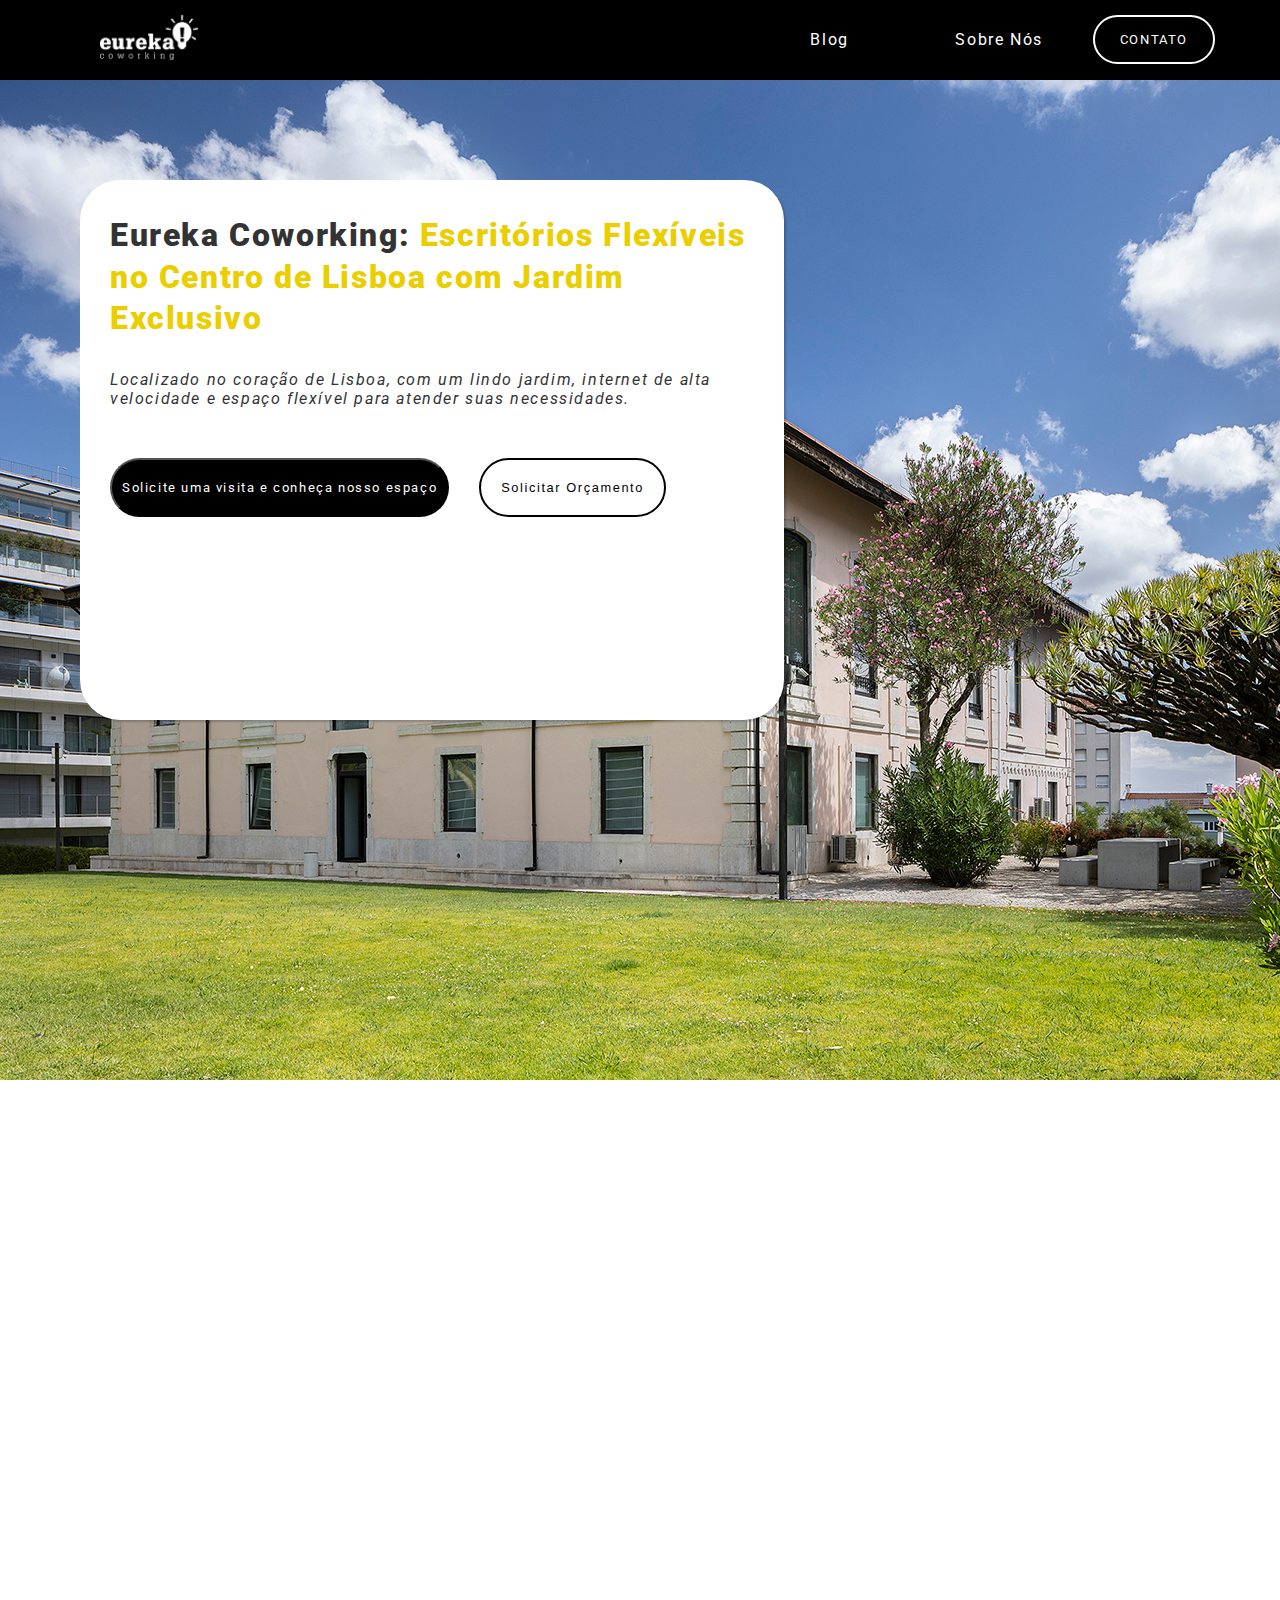
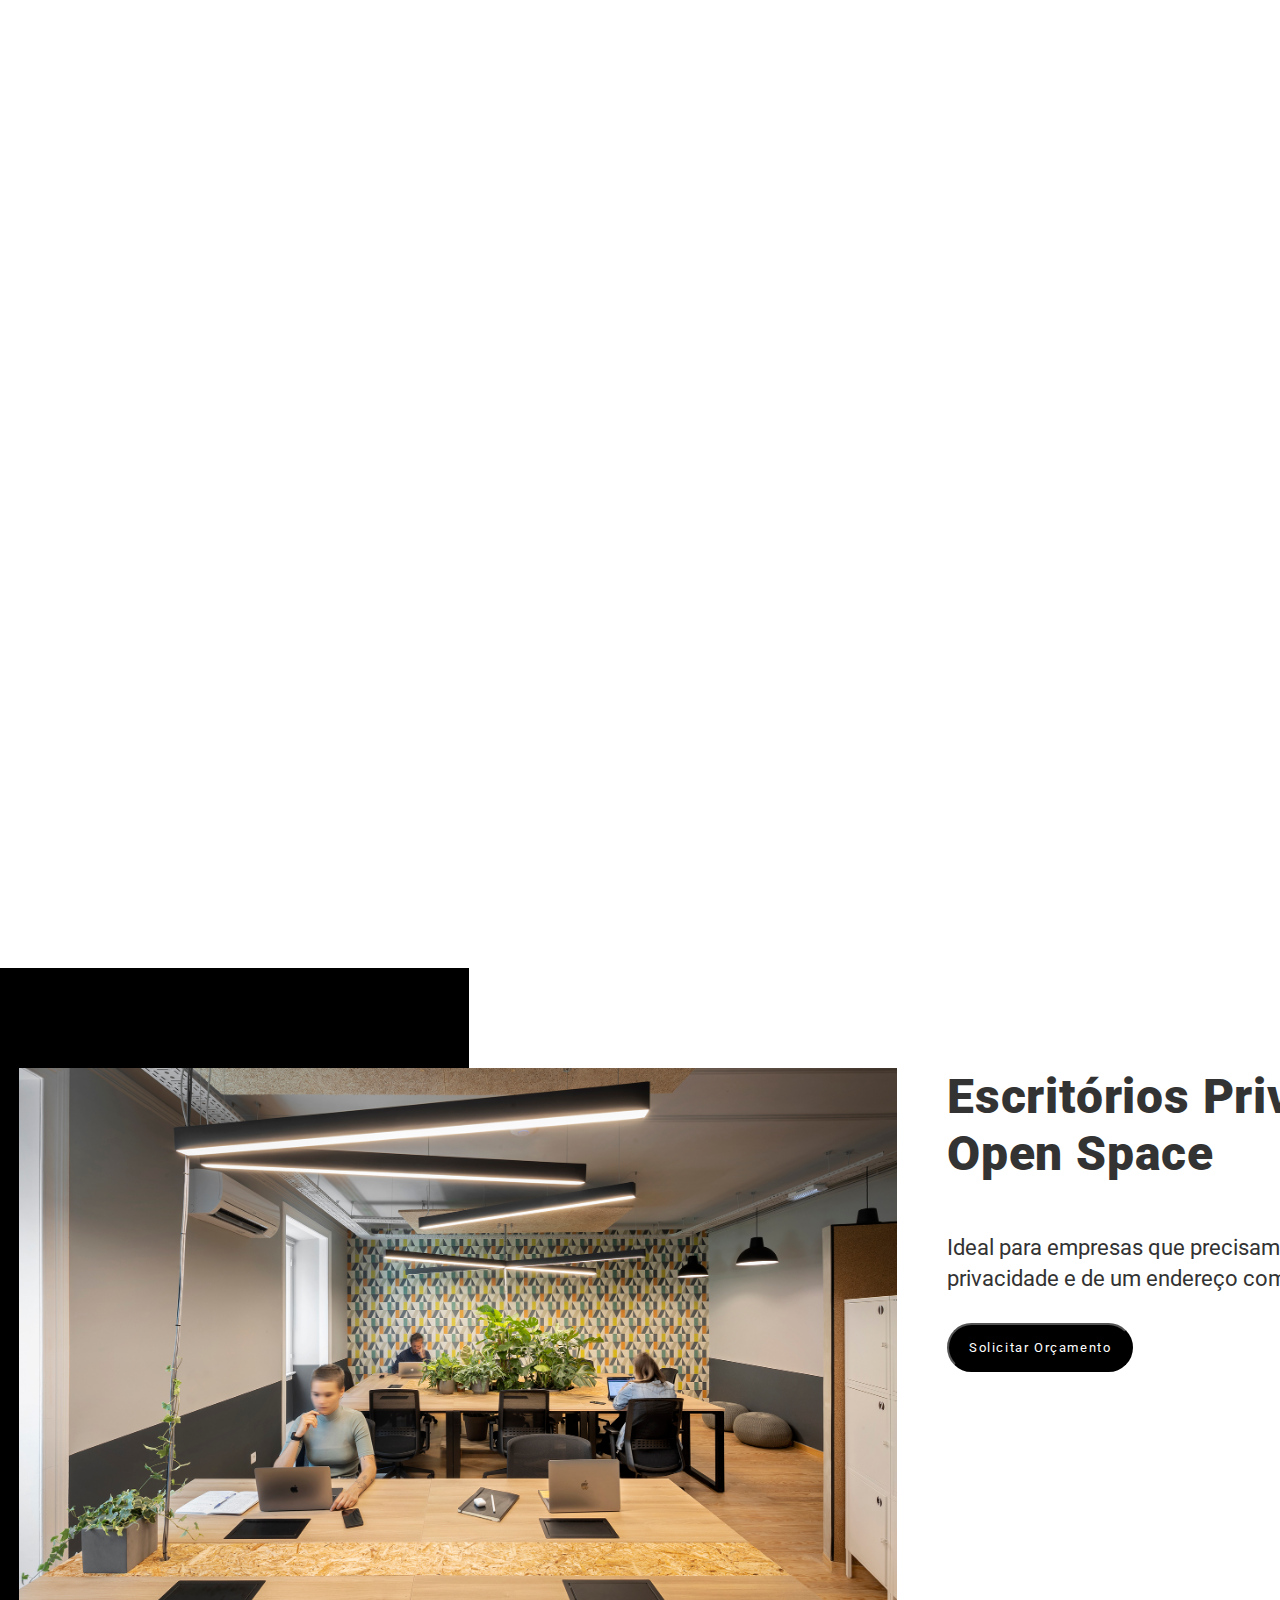
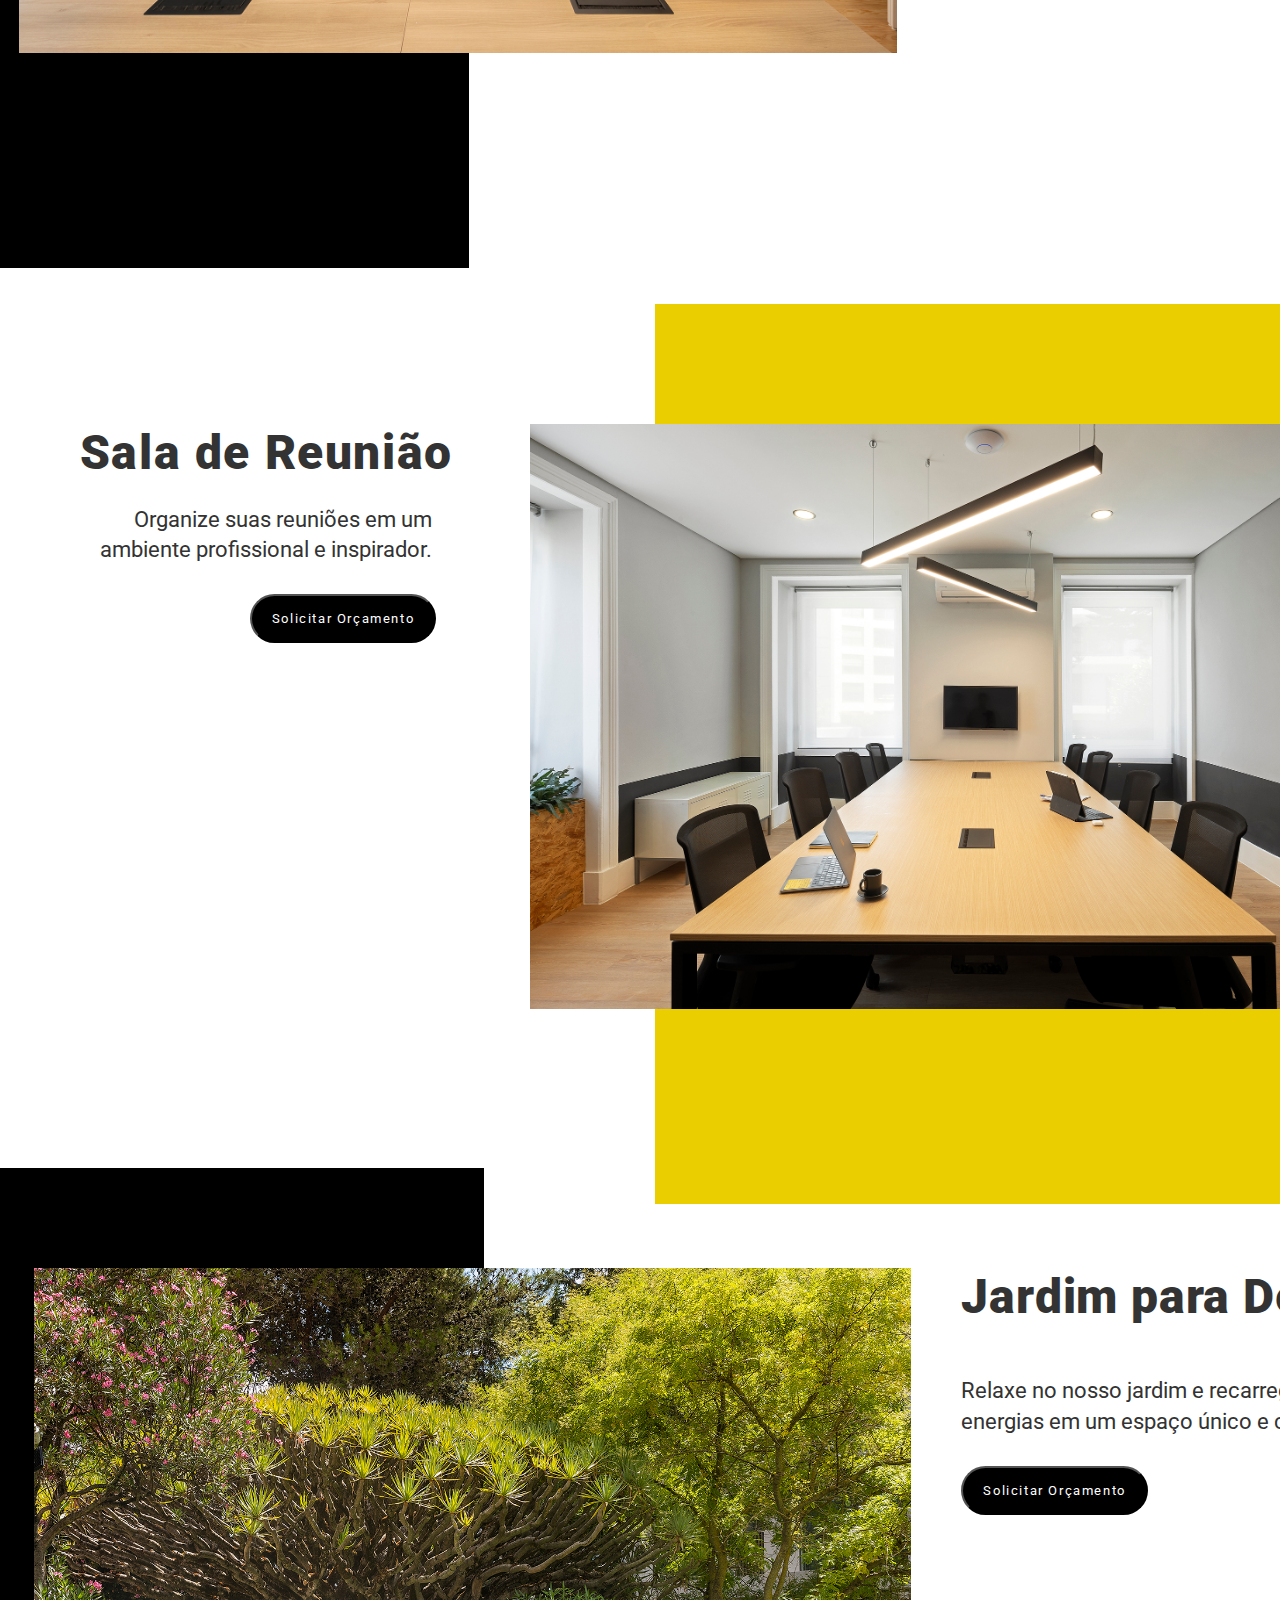
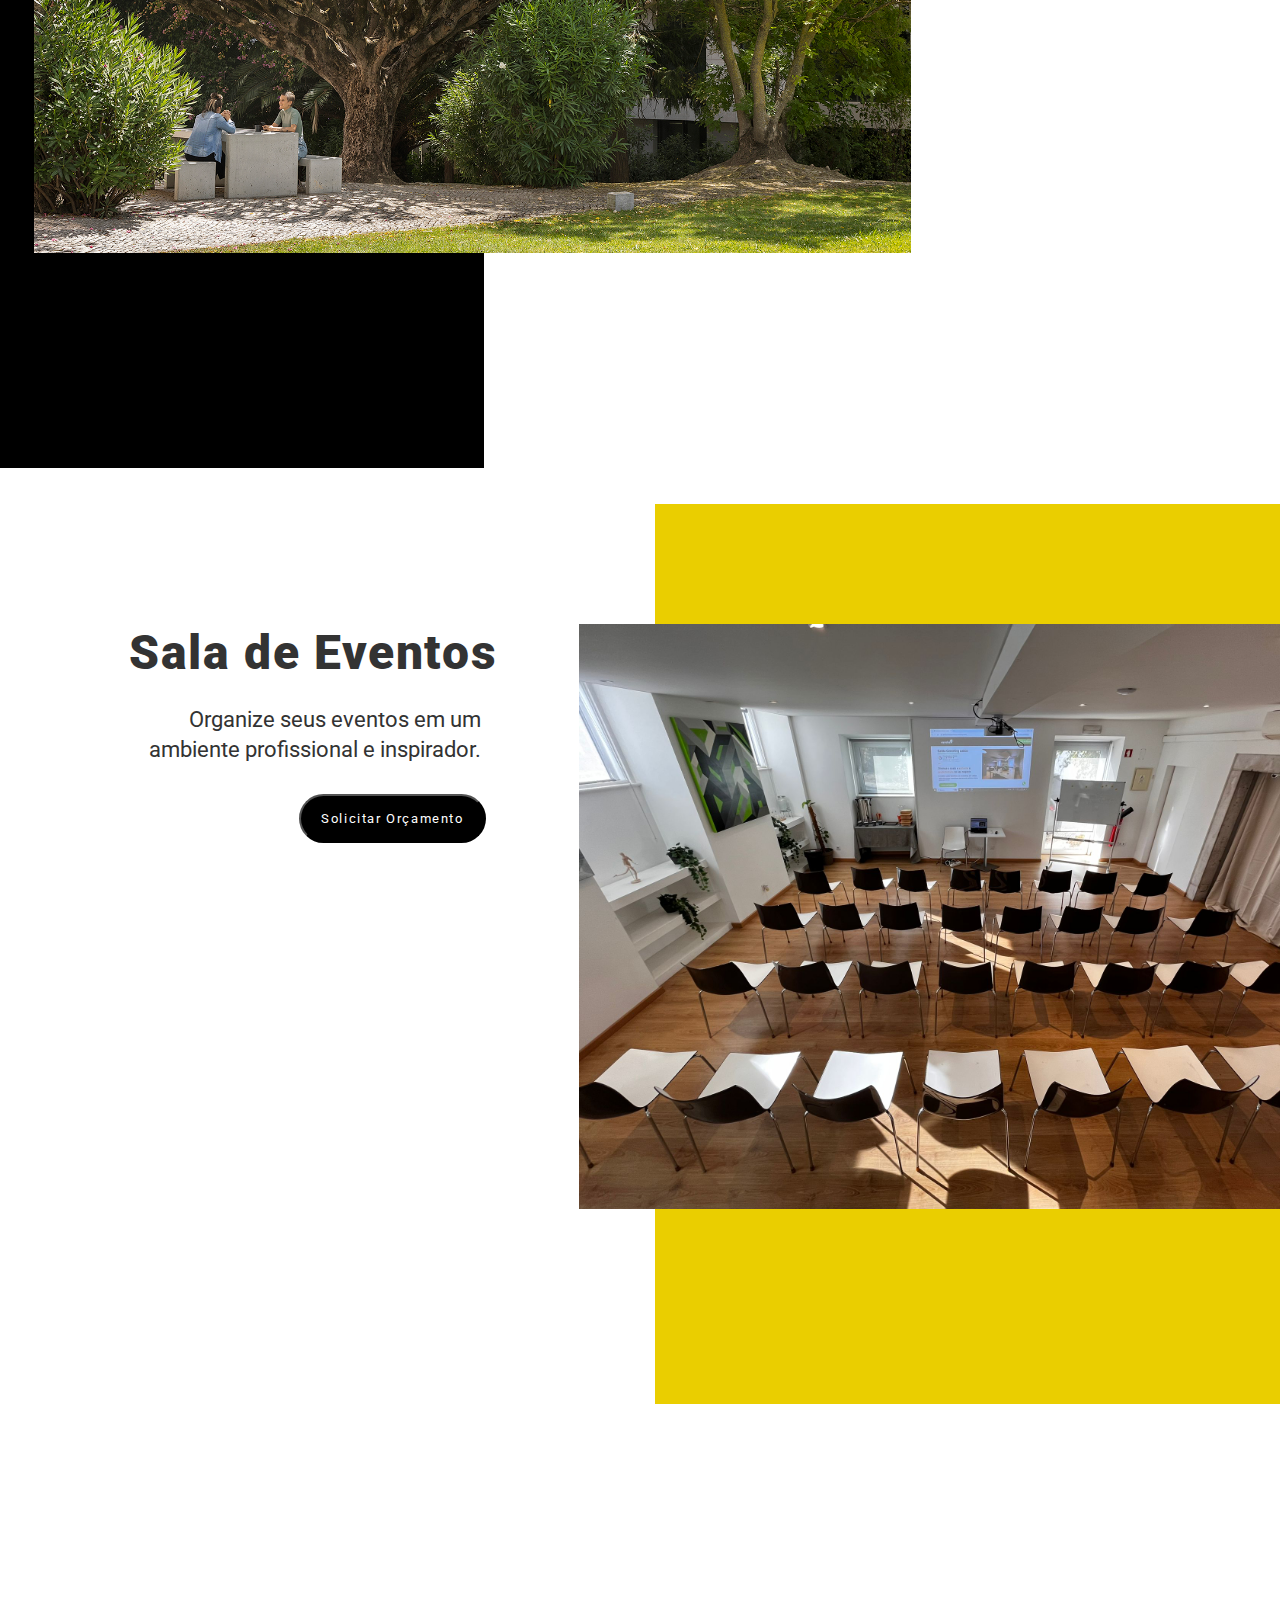
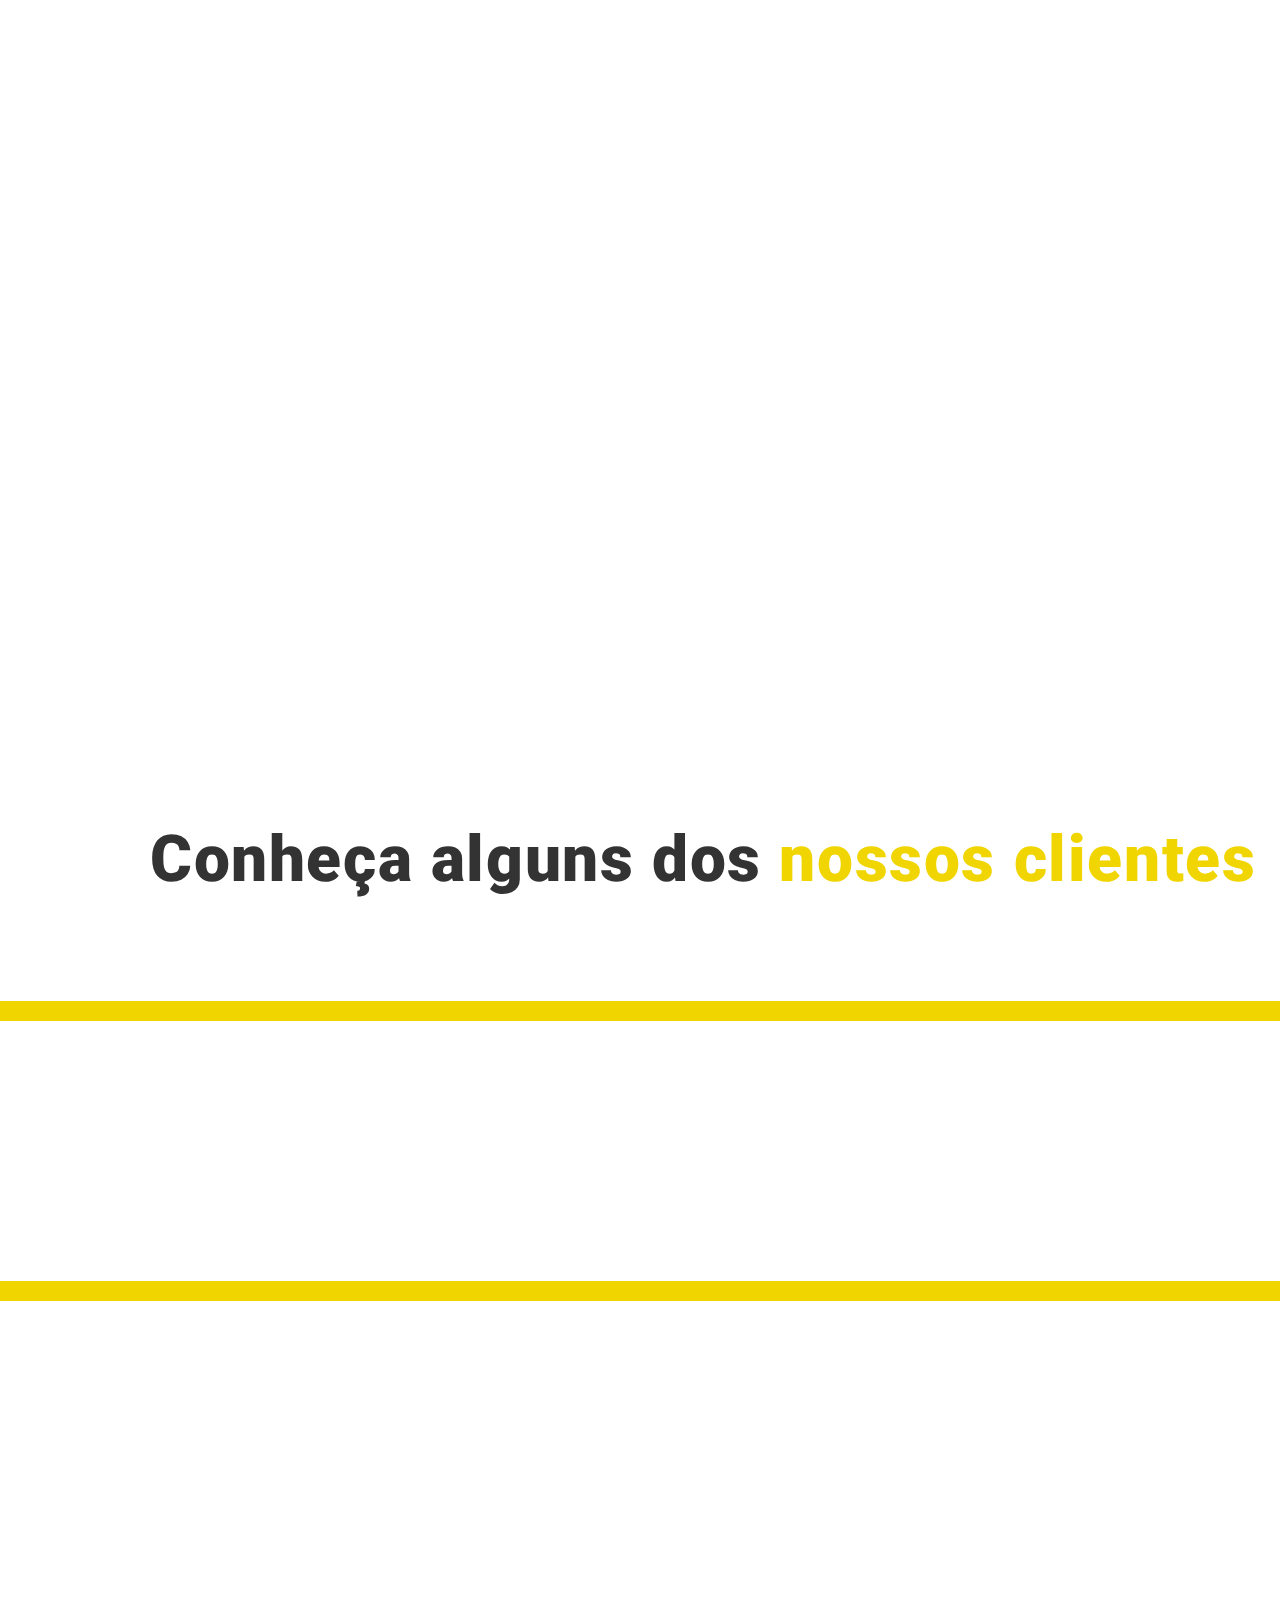
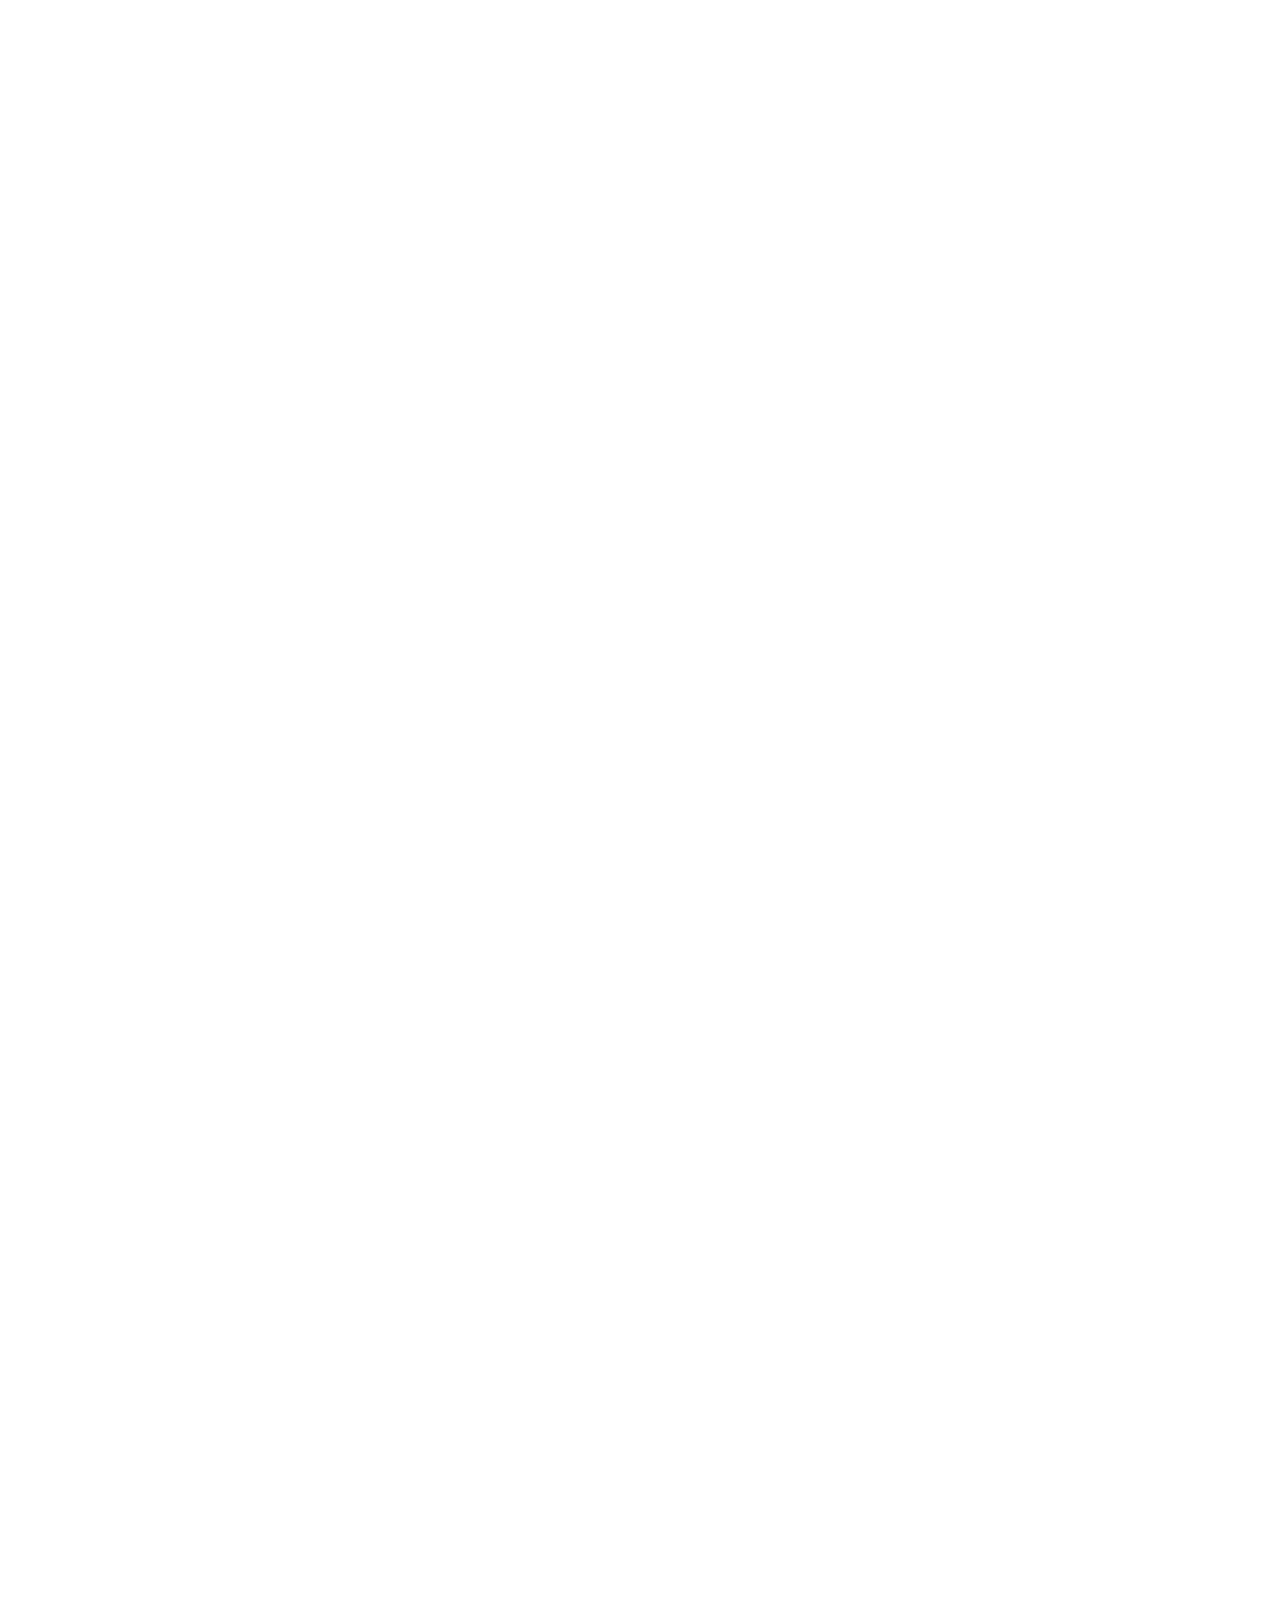
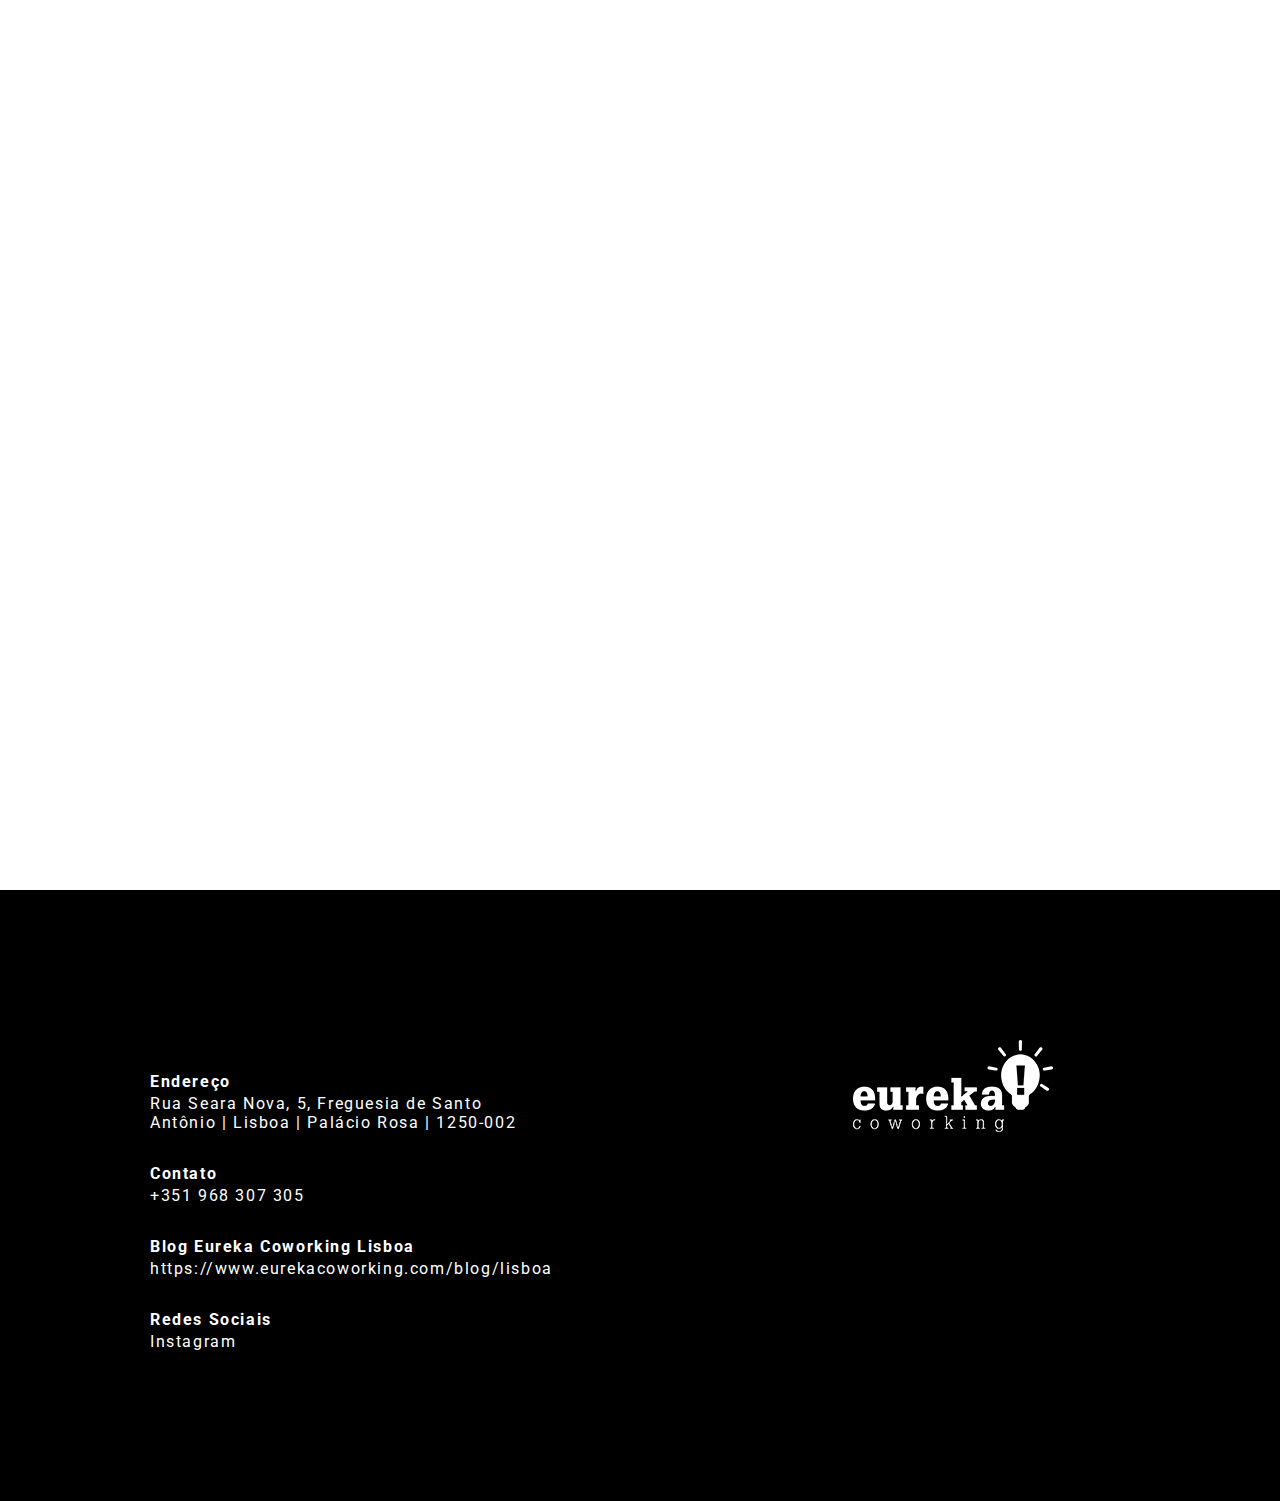
==== commit 721dc430: "link btn" ====
--- a/index.html
+++ b/index.html
@@ -36,7 +36,7 @@
       <ul class="menu-hamburguer">
         <li class="item-hamburguer">Blog Lisboa</li>
         <li class="item-hamburguer">Eureka Brasil</li>
-        <li><a href="#main-form"><button type="button" class="btn1-hamburguer">ORÇAMENTO</button></a></li>
+        <li><button type="button" class="btn1-hamburguer"><a href="#main-form">ORÇAMENTO</button></a></li>
       </ul>
     </div>
 
@@ -47,7 +47,7 @@
       <ul class="menu">
         <li class="item">Blog</li>
         <li class="item">Sobre Nós</li>
-        <li><a href="#main-form"><button type="button" class="btn1">CONTATO</button></a></li>
+        <li><button type="button" class="btn1"><a href="#main-form">CONTATO</button></a></li>
       </ul>
     </div>
   </header>
